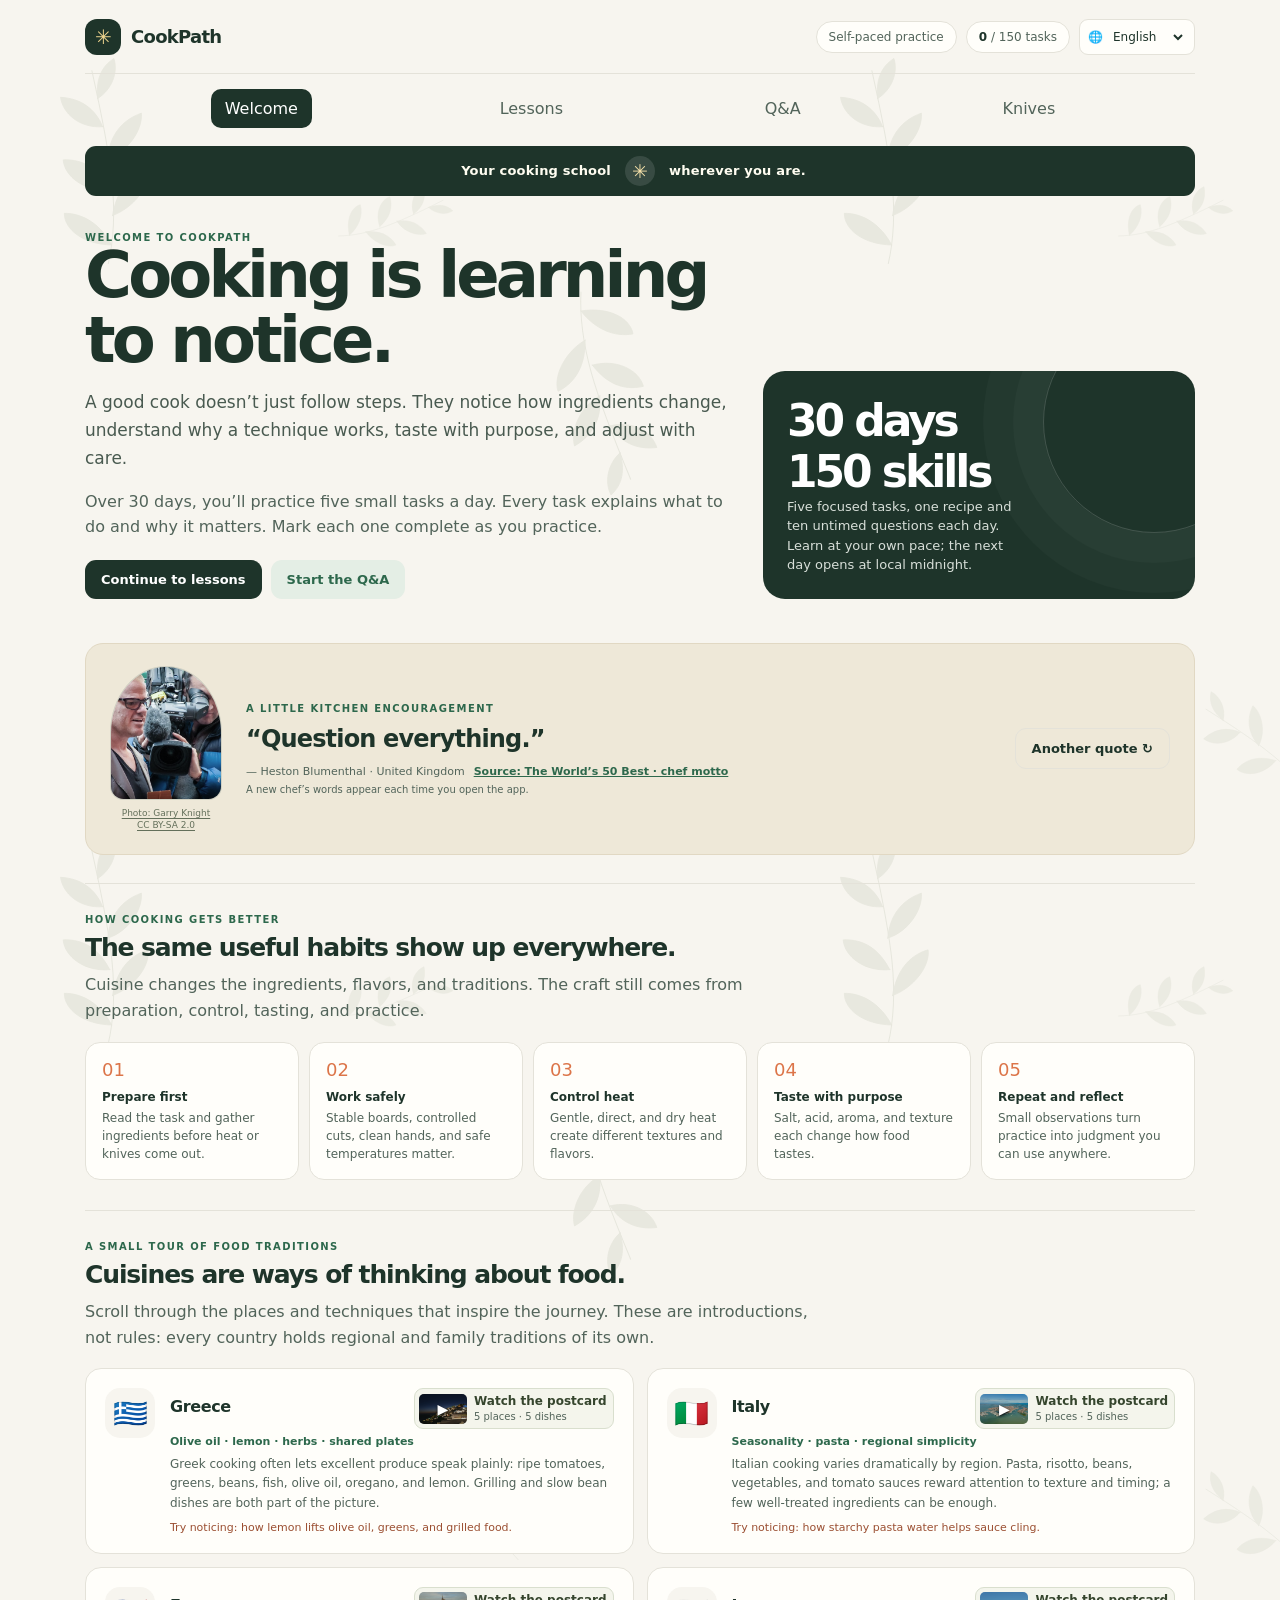
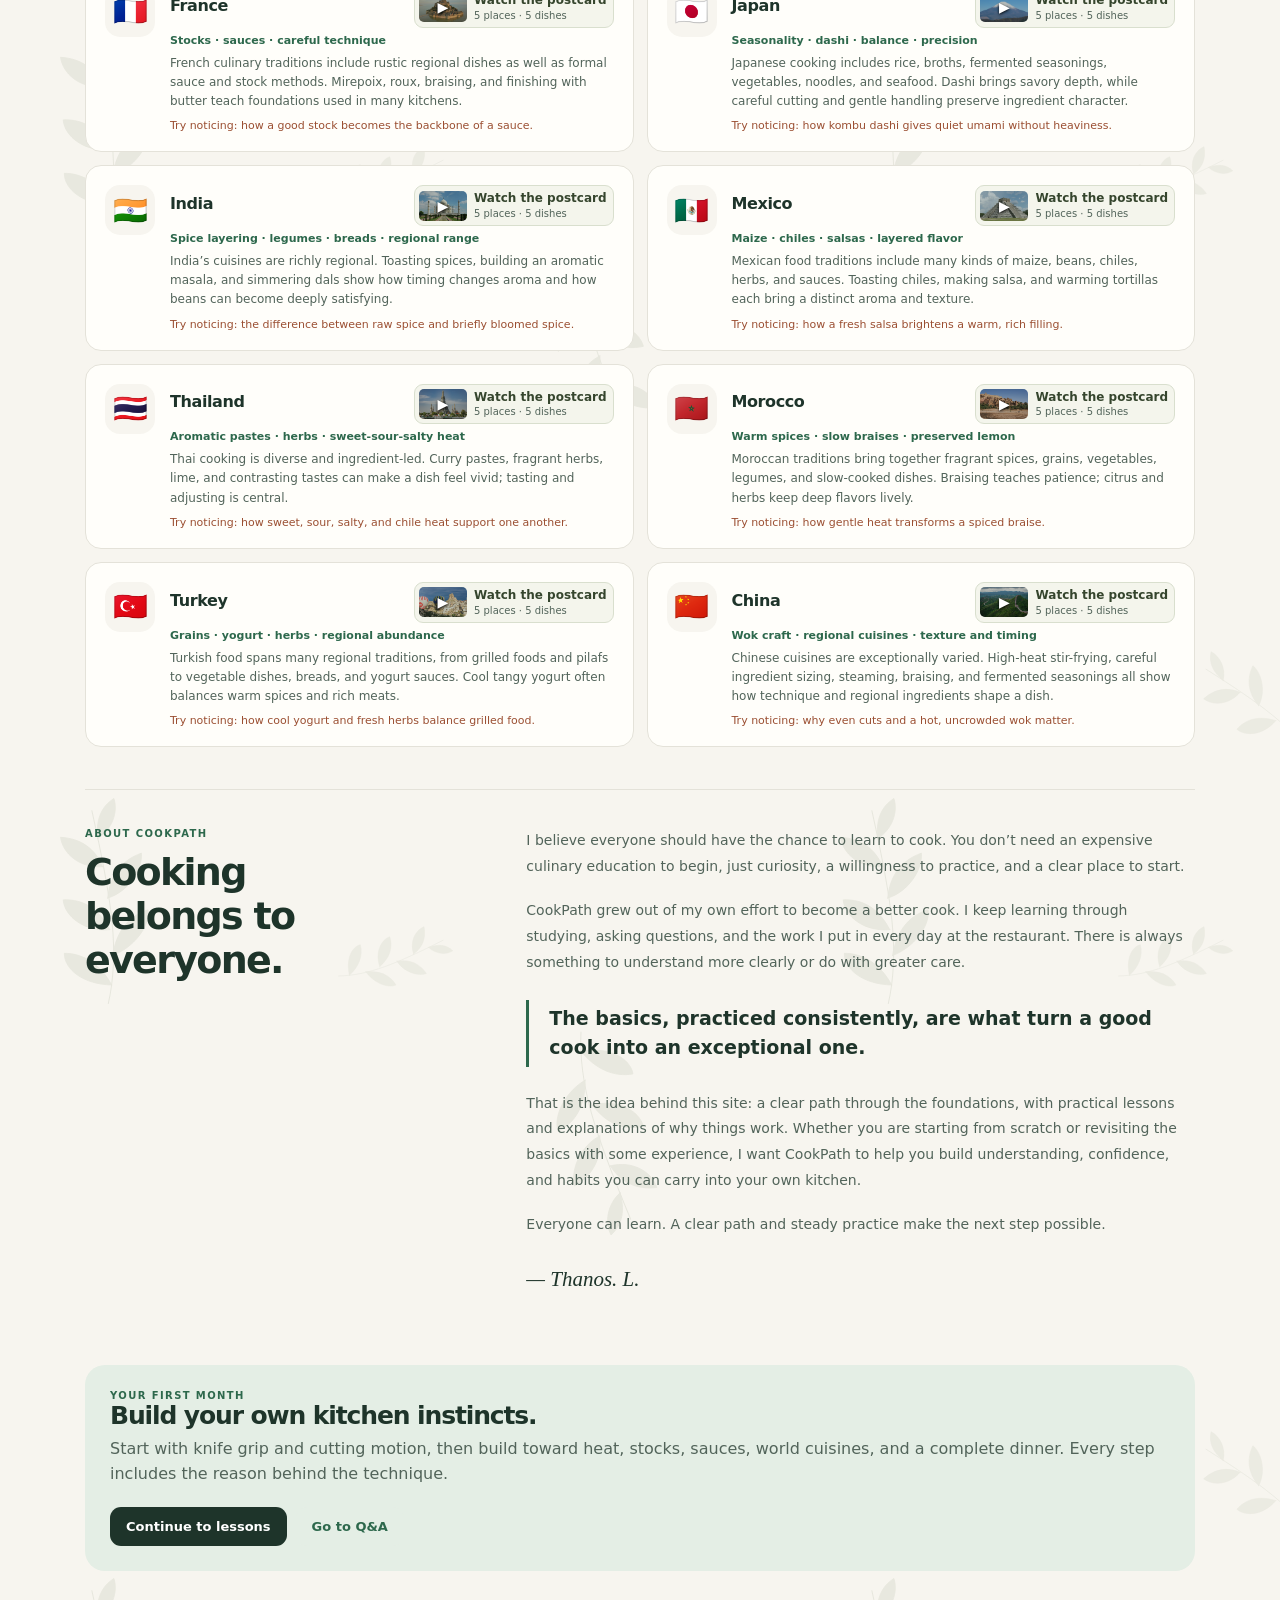
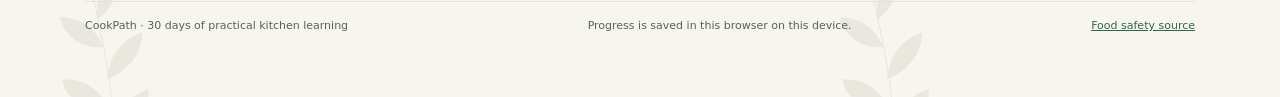
==== index.html @ d82ac293 "Add bilingual About CookPath founder note on accessible learning and practice" ====
<!doctype html>
<html lang="en">
<head>
  <meta charset="utf-8">
  <meta name="viewport" content="width=device-width, initial-scale=1">
  <meta name="theme-color" content="#1e342a">
  <meta name="description" content="A 30-day cooking school with 150 practical tasks, 30 guided recipes and 300 untimed questions.">
  <title>CookPath — Learn to Cook, One Day at a Time</title>
  <link rel="manifest" href="manifest.json">
  <link rel="icon" href="icon.svg" type="image/svg+xml">
  <style>
    :root{color-scheme:light;--ink:#1e342a;--ink2:#52645a;--paper:#f7f5ef;--white:#fffefa;--line:#e4e2d9;--green:#2d684c;--green-pale:#e4eee5;--orange:#dc7549;--orange-pale:#f8e8dc;--red:#a13d32;--shadow:0 12px 35px rgba(30,52,42,.07);font-family:ui-sans-serif,system-ui,-apple-system,BlinkMacSystemFont,"Segoe UI",sans-serif}
    *{box-sizing:border-box}body{margin:0;background:var(--paper);color:var(--ink)}button,input{font:inherit}button{cursor:pointer}a{color:inherit}.shell{max-width:1160px;margin:auto;padding:0 25px 48px}.topbar{height:74px;border-bottom:1px solid var(--line);display:flex;align-items:center;justify-content:space-between}.brand{display:flex;align-items:center;gap:10px;font-weight:750;font-size:18px;letter-spacing:-.04em}.brandmark{width:36px;height:36px;background:var(--ink);color:#efd58e;border-radius:12px;display:grid;place-items:center;font-size:20px}.status{display:flex;gap:9px;align-items:center}.status-pill{font-size:12px;background:var(--white);border:1px solid var(--line);padding:8px 12px;border-radius:99px;color:var(--ink2)}.status-pill strong{color:var(--ink)}.api-dot{display:inline-block;width:8px;height:8px;background:#c68c40;border-radius:50%;margin-right:6px}.api-dot.ok{background:var(--green)}.nav{display:flex;gap:6px;margin:15px 0 20px;padding-bottom:11px;border-bottom:1px solid var(--line);overflow:auto}.nav button{border:0;background:transparent;color:var(--ink2);padding:10px 14px;border-radius:10px;white-space:nowrap}.nav button.active{background:var(--ink);color:#fff}.page{display:none}.page.active{display:block}h1,h2,h3,p{margin-top:0}h1{font-size:clamp(34px,6vw,64px);line-height:1.02;letter-spacing:-.06em;margin-bottom:14px}h2{font-size:25px;letter-spacing:-.045em;margin-bottom:10px}h3{font-size:16px;letter-spacing:-.025em;margin-bottom:6px}.eyebrow{text-transform:uppercase;letter-spacing:.14em;color:var(--green);font-size:10px;font-weight:750}.muted{color:var(--ink2);line-height:1.6}.lead{font-size:17px;line-height:1.65;color:#495a50;max-width:730px}.hero{padding:36px 0 40px;display:grid;grid-template-columns:1.2fr .8fr;gap:30px;align-items:end}.hero-stamp{background:var(--ink);color:white;border-radius:22px;padding:24px;min-height:220px;display:flex;flex-direction:column;justify-content:space-between;position:relative;overflow:hidden}.hero-stamp:after{content:"";width:220px;height:220px;border:1px solid rgba(255,255,255,.16);border-radius:50%;position:absolute;right:-70px;top:-60px;box-shadow:0 0 0 30px rgba(255,255,255,.025),0 0 0 60px rgba(255,255,255,.025)}.hero-stamp strong{font-size:44px;letter-spacing:-.07em;position:relative;z-index:1}.hero-stamp span{color:#d8dfd9;font-size:13px;max-width:240px;line-height:1.5;position:relative;z-index:1}.actions{display:flex;gap:9px;flex-wrap:wrap;margin-top:20px}.btn{border:0;background:var(--ink);color:#fff;padding:12px 16px;border-radius:11px;font-size:13px;font-weight:700}.btn:hover{filter:brightness(1.12)}.btn.secondary{background:var(--green-pale);color:var(--green)}.btn.outline{background:transparent;color:var(--ink);border:1px solid var(--line)}.btn:disabled{opacity:.5;cursor:not-allowed}.section{padding:30px 0;border-top:1px solid var(--line)}.section-intro{max-width:740px}.principles{display:grid;grid-template-columns:repeat(5,1fr);gap:10px;margin-top:19px}.principle{padding:16px;background:var(--white);border:1px solid var(--line);border-radius:15px;min-height:135px}.principle b{display:block;font-size:12px;margin:10px 0 5px}.principle p{font-size:12px;color:var(--ink2);line-height:1.5;margin:0}.principle i{font-style:normal;color:var(--orange);font-size:18px}.cuisine-grid{display:grid;grid-template-columns:repeat(2,1fr);gap:13px;margin-top:18px}.cuisine{background:var(--white);border:1px solid var(--line);border-radius:16px;padding:19px;display:grid;grid-template-columns:52px 1fr;gap:13px}.flag{font-size:28px;width:50px;height:50px;border-radius:15px;background:var(--paper);display:grid;place-items:center}.cuisine h3{margin:0 0 4px}.cuisine .tradition{color:var(--green);font-size:11px;font-weight:700;margin-bottom:7px}.cuisine p{margin:0;font-size:12px;line-height:1.6;color:var(--ink2)}.cuisine .dish{margin-top:8px;color:#9b4f32;font-size:11px}.welcome-end{background:var(--green-pale);border-radius:20px;padding:25px;margin:28px 0 10px}.welcome-end h2{margin-bottom:6px}.card{background:var(--white);border:1px solid var(--line);border-radius:18px;padding:21px;box-shadow:var(--shadow)}.toolbar{display:flex;justify-content:space-between;align-items:end;gap:16px;margin:22px 0}.toolbar h1{font-size:clamp(30px,4vw,43px);margin:7px 0}.toolbar p{margin:0}.progress-wrap{min-width:190px}.progress-label{display:flex;justify-content:space-between;font-size:11px;margin-bottom:7px}.progress-label span:last-child{color:var(--ink2)}.bar{height:7px;background:#e4e2da;border-radius:8px;overflow:hidden}.bar span{display:block;height:100%;width:0;background:var(--green);border-radius:8px;transition:width .2s}.day-selector{display:flex;gap:8px;overflow:auto;padding:4px 1px 10px;margin:10px 0 14px}.day-chip{flex:0 0 auto;border:1px solid var(--line);background:var(--white);color:var(--ink2);border-radius:10px;padding:8px 11px;min-width:68px;font-size:11px;text-align:left}.day-chip small{display:block;margin-top:4px;font-size:9px}.day-chip.active{background:var(--ink);color:white;border-color:var(--ink)}.day-chip.done{background:var(--green-pale);color:var(--green);border-color:#bfd2bf}.day-chip.locked{opacity:.52}.day-banner{background:var(--ink);color:#fff;border-radius:18px;padding:22px 24px;margin-bottom:14px;display:flex;justify-content:space-between;gap:16px;align-items:center}.day-banner .eyebrow{color:#dfcd94}.day-banner h2{margin:7px 0 3px;font-size:23px}.day-banner p{margin:0;color:#d5ded6;font-size:12px}.day-count{font-size:12px;white-space:nowrap;color:#e3d397}.task-list{display:grid;gap:12px}.task{background:var(--white);border:1px solid var(--line);border-radius:16px;padding:19px;display:grid;grid-template-columns:34px 1fr;gap:13px}.task.locked{opacity:.5}.task.complete{border-color:#b7cfba;background:#f6f9f3}.task-num{width:32px;height:32px;border-radius:11px;background:var(--orange-pale);color:#a45131;display:grid;place-items:center;font-weight:750;font-size:12px}.task.complete .task-num{background:var(--green-pale);color:var(--green)}.task h3{font-size:17px;margin:0 0 9px}.task p{font-size:13px;line-height:1.58;color:#47574d;margin:5px 0}.task .why{background:#f5f2e9;border-radius:10px;padding:11px 12px;margin-top:11px}.task .why b{color:var(--green);font-size:10px;text-transform:uppercase;letter-spacing:.1em}.task .why p{margin:4px 0 0}.task .proof{font-size:11px;color:var(--ink2);margin-top:9px}.photo-row{display:flex;align-items:center;gap:9px;flex-wrap:wrap;margin-top:13px}.file-btn{border:1px dashed #99a99b;border-radius:10px;padding:9px 12px;color:var(--ink2);font-size:12px;cursor:pointer}.file-btn input{position:absolute;left:-9999px;width:1px}.photo-name{font-size:11px;color:var(--ink2)}.eval-result{font-size:12px;padding:11px 12px;border-radius:10px;margin-top:10px;line-height:1.5}.eval-result.pass{background:var(--green-pale);color:var(--green)}.eval-result.retry{background:var(--orange-pale);color:#803f2a}.eval-result.error{background:#f7e2df;color:#8b3229}.locked-panel{padding:28px;text-align:center}.clock{font-size:29px;font-variant-numeric:tabular-nums;font-weight:750;letter-spacing:-.05em;margin:8px 0}.qa-layout{display:grid;grid-template-columns:220px minmax(0,1fr);gap:15px;align-items:start}.qa-days{display:grid;gap:7px}.qa-days button{border:1px solid var(--line);background:var(--white);border-radius:10px;padding:10px;text-align:left;font-size:11px;color:var(--ink)}.qa-days button.active{background:var(--ink);color:white}.qa-days button:disabled{opacity:.45;cursor:not-allowed}.qa-list{display:grid;gap:10px}.qa-card{border:1px solid var(--line);background:var(--white);border-radius:15px;padding:17px}.qa-head{display:flex;justify-content:space-between;gap:10px;align-items:center}.qa-head small{font-size:10px;color:var(--ink2)}.question{font-weight:700;font-size:14px;margin:10px 0}.answer{display:none;background:var(--green-pale);color:var(--ink);border-radius:10px;padding:12px;font-size:12px;line-height:1.55;margin-top:10px}.answer.show{display:block}.self-rate{display:none;gap:8px;margin-top:11px;flex-wrap:wrap}.self-rate.show{display:flex}.level-box{background:var(--ink);color:white;border-radius:16px;padding:20px;margin-bottom:12px}.level-box h2{margin:6px 0}.level-box p{margin:0;color:#d5ded6;font-size:12px;line-height:1.5}.locked-text{font-size:11px;color:var(--ink2);padding:10px}.notice{font-size:12px;line-height:1.6;background:var(--orange-pale);color:#793f2e;border-radius:11px;padding:13px 15px;margin:14px 0}.notice.green{background:var(--green-pale);color:var(--green)}.footer{border-top:1px solid var(--line);margin-top:30px;padding:17px 0;display:flex;justify-content:space-between;gap:12px;flex-wrap:wrap;color:var(--ink2);font-size:11px}.footer a{color:var(--green)}.modal-backdrop{display:none;position:fixed;inset:0;background:rgba(18,32,25,.62);z-index:10;place-items:center;padding:20px}.modal-backdrop.show{display:grid}.modal{width:min(490px,100%);background:var(--white);border-radius:18px;padding:24px;box-shadow:var(--shadow)}.modal p{font-size:13px;color:var(--ink2);line-height:1.6}.modal-actions{display:flex;justify-content:flex-end;margin-top:20px}.toast{position:fixed;bottom:20px;left:50%;transform:translateX(-50%);background:var(--ink);color:white;padding:12px 17px;border-radius:12px;font-size:12px;z-index:11;display:none;box-shadow:var(--shadow)}
    @media(max-width:800px){.shell{padding:0 16px 36px}.hero{grid-template-columns:1fr;gap:16px;padding:24px 0}.hero-stamp{min-height:150px}.principles{grid-template-columns:repeat(3,1fr)}.qa-layout{grid-template-columns:1fr}.qa-days{display:flex;overflow:auto}.qa-days button{flex:0 0 auto}.toolbar{display:block}.progress-wrap{margin-top:18px}.day-banner{align-items:flex-start;flex-direction:column}}
    @media(max-width:520px){.status-pill.extra{display:none}.principles{grid-template-columns:repeat(2,1fr)}.cuisine-grid{grid-template-columns:1fr}.cuisine{padding:15px}.task{padding:15px;grid-template-columns:29px 1fr;gap:10px}.task-num{width:28px;height:28px}.toolbar h1{font-size:34px}.welcome-end{padding:19px}.day-count{white-space:normal}}
  </style>
  <style>
    .quote-panel{display:grid;grid-template-columns:1fr auto;gap:18px;align-items:center;margin:4px 0 28px;padding:22px 24px;background:#eee8d8;border-color:#e1d8c3;box-shadow:none}.quote-panel blockquote{font-size:clamp(18px,2.5vw,24px);font-weight:650;line-height:1.35;letter-spacing:-.035em;margin:9px 0 10px;max-width:780px}.quote-credit{font-size:11px;color:var(--ink2)}.quote-credit a{margin-left:9px;color:var(--green);font-weight:700}.quote-panel .quote-button{white-space:nowrap}.choice-list{display:grid;gap:8px;margin:13px 0;border:0;padding:0}.choice-button{width:100%;text-align:left;border:1px solid var(--line);background:var(--white);color:var(--ink);border-radius:11px;padding:12px 14px;font-size:12px;line-height:1.5;cursor:pointer;display:flex;align-items:flex-start;gap:10px}.choice-button input{margin:2px 0 0;accent-color:var(--green);flex:0 0 auto}.choice-button span{flex:1}.choice-button:hover{border-color:#8da590;background:#f4f7f0}.choice-button.correct{background:var(--green-pale);border-color:#7ea382;color:var(--green)}.choice-button.incorrect{background:var(--orange-pale);border-color:#d8a68e;color:#793f2e}.choice-feedback{background:#f5f2e9;border-radius:10px;padding:12px 14px;font-size:12px;line-height:1.55;margin:10px 0 0}.choice-feedback.correct{background:var(--green-pale)}.choice-feedback.incorrect{background:var(--orange-pale)}.question-task{font-size:10px;color:var(--ink2);text-transform:uppercase;letter-spacing:.08em}.qa-card{scroll-margin-top:20px}.quote-change-note{font-size:10px;color:var(--ink2);margin-top:6px}
    @media(max-width:620px){.quote-panel{grid-template-columns:1fr;padding:18px}.quote-panel .quote-button{justify-self:start}.choice-button{font-size:12px}}
  </style>
  <link rel="stylesheet" href="additions.css">
  <link rel="stylesheet" href="refinements.css">
</head>
<body>
  <div class="shell">
    <header class="topbar"><div class="brand"><div class="brandmark">✳</div><span>CookPath</span></div><div class="status"><span class="status-pill">Self-paced practice</span><span class="status-pill extra"><strong id="total-done">0</strong> / 150 tasks</span><label class="language-picker" data-language-picker><span aria-hidden="true">🌐</span><select id="language-select" aria-label="Language / Γλώσσα"><option value="en" lang="en">English</option><option value="el" lang="el">Ελληνικά</option></select></label></div></header>
    <nav class="nav" aria-label="Main navigation"><button class="active" data-page="welcome">Welcome</button><button data-page="lessons">Lessons</button><button data-page="qa">Q&amp;A</button><button data-page="knives">Knives</button></nav>
    <div class="school-banner"><strong class="banner-first">Your cooking school</strong><span class="school-banner-mark" aria-hidden="true">✳</span><strong class="banner-second">wherever you are.</strong></div>

    <main>
      <section class="page active" id="page-welcome">
        <div class="hero"><div><div class="eyebrow">Welcome to CookPath</div><h1>Cooking is learning to notice.</h1><p class="lead">A good cook doesn’t just follow steps. They notice how ingredients change, understand why a technique works, taste with purpose, and adjust with care.</p><p class="muted">Over 30 days, you’ll practice five small tasks a day. Every task explains what to do and why it matters. Mark each one complete as you practice.</p><div class="actions"><button class="btn" data-go="lessons">Continue to lessons</button><button class="btn secondary" data-go="qa">Start the Q&amp;A</button></div></div><aside class="hero-stamp"><strong>30 days<br>150 skills</strong><span>Five focused tasks, one recipe and ten untimed questions each day. Learn at your own pace; the next day opens at local midnight.</span></aside></div>
        <section class="card quote-panel" aria-label="Daily inspiration"><figure class="quote-portrait"><img id="quote-portrait" alt="" width="112" height="134" decoding="async"><figcaption><a id="quote-photo-credit" target="_blank" rel="noopener"></a><br><a id="quote-photo-license" target="_blank" rel="noopener"></a></figcaption></figure><div><div class="eyebrow">A little kitchen encouragement</div><blockquote id="quote-text" aria-live="polite"></blockquote><div class="quote-credit"><span id="quote-credit"></span><a id="quote-source" target="_blank" rel="noopener">Read the interview</a></div><div class="quote-change-note">A new chef’s words appear each time you open the app.</div></div><button class="btn outline quote-button" id="quote-next" type="button">Another quote ↻</button></section>
        <section class="section"><div class="section-intro"><div class="eyebrow">How cooking gets better</div><h2 style="margin-top:8px">The same useful habits show up everywhere.</h2><p class="muted">Cuisine changes the ingredients, flavors, and traditions. The craft still comes from preparation, control, tasting, and practice.</p></div><div class="principles"><article class="principle"><i>01</i><b>Prepare first</b><p>Read the task and gather ingredients before heat or knives come out.</p></article><article class="principle"><i>02</i><b>Work safely</b><p>Stable boards, controlled cuts, clean hands, and safe temperatures matter.</p></article><article class="principle"><i>03</i><b>Control heat</b><p>Gentle, direct, and dry heat create different textures and flavors.</p></article><article class="principle"><i>04</i><b>Taste with purpose</b><p>Salt, acid, aroma, and texture each change how food tastes.</p></article><article class="principle"><i>05</i><b>Repeat and reflect</b><p>Small observations turn practice into judgment you can use anywhere.</p></article></div></section>
        <section class="section"><div class="section-intro"><div class="eyebrow">A small tour of food traditions</div><h2 style="margin-top:8px">Cuisines are ways of thinking about food.</h2><p class="muted">Scroll through the places and techniques that inspire the journey. These are introductions, not rules: every country holds regional and family traditions of its own.</p></div>
          <div class="cuisine-grid">
            <article class="cuisine" data-cuisine="greece"><div class="flag">🇬🇷</div><div><h3>Greece</h3><div class="tradition">Olive oil · lemon · herbs · shared plates</div><p>Greek cooking often lets excellent produce speak plainly: ripe tomatoes, greens, beans, fish, olive oil, oregano, and lemon. Grilling and slow bean dishes are both part of the picture.</p><div class="dish">Try noticing: how lemon lifts olive oil, greens, and grilled food.</div></div></article>
            <article class="cuisine" data-cuisine="italy"><div class="flag">🇮🇹</div><div><h3>Italy</h3><div class="tradition">Seasonality · pasta · regional simplicity</div><p>Italian cooking varies dramatically by region. Pasta, risotto, beans, vegetables, and tomato sauces reward attention to texture and timing; a few well-treated ingredients can be enough.</p><div class="dish">Try noticing: how starchy pasta water helps sauce cling.</div></div></article>
            <article class="cuisine" data-cuisine="france"><div class="flag">🇫🇷</div><div><h3>France</h3><div class="tradition">Stocks · sauces · careful technique</div><p>French culinary traditions include rustic regional dishes as well as formal sauce and stock methods. Mirepoix, roux, braising, and finishing with butter teach foundations used in many kitchens.</p><div class="dish">Try noticing: how a good stock becomes the backbone of a sauce.</div></div></article>
            <article class="cuisine" data-cuisine="japan"><div class="flag">🇯🇵</div><div><h3>Japan</h3><div class="tradition">Seasonality · dashi · balance · precision</div><p>Japanese cooking includes rice, broths, fermented seasonings, vegetables, noodles, and seafood. Dashi brings savory depth, while careful cutting and gentle handling preserve ingredient character.</p><div class="dish">Try noticing: how kombu dashi gives quiet umami without heaviness.</div></div></article>
            <article class="cuisine" data-cuisine="india"><div class="flag">🇮🇳</div><div><h3>India</h3><div class="tradition">Spice layering · legumes · breads · regional range</div><p>India’s cuisines are richly regional. Toasting spices, building an aromatic masala, and simmering dals show how timing changes aroma and how beans can become deeply satisfying.</p><div class="dish">Try noticing: the difference between raw spice and briefly bloomed spice.</div></div></article>
            <article class="cuisine" data-cuisine="mexico"><div class="flag">🇲🇽</div><div><h3>Mexico</h3><div class="tradition">Maize · chiles · salsas · layered flavor</div><p>Mexican food traditions include many kinds of maize, beans, chiles, herbs, and sauces. Toasting chiles, making salsa, and warming tortillas each bring a distinct aroma and texture.</p><div class="dish">Try noticing: how a fresh salsa brightens a warm, rich filling.</div></div></article>
            <article class="cuisine" data-cuisine="thailand"><div class="flag">🇹🇭</div><div><h3>Thailand</h3><div class="tradition">Aromatic pastes · herbs · sweet-sour-salty heat</div><p>Thai cooking is diverse and ingredient-led. Curry pastes, fragrant herbs, lime, and contrasting tastes can make a dish feel vivid; tasting and adjusting is central.</p><div class="dish">Try noticing: how sweet, sour, salty, and chile heat support one another.</div></div></article>
            <article class="cuisine" data-cuisine="morocco"><div class="flag">🇲🇦</div><div><h3>Morocco</h3><div class="tradition">Warm spices · slow braises · preserved lemon</div><p>Moroccan traditions bring together fragrant spices, grains, vegetables, legumes, and slow-cooked dishes. Braising teaches patience; citrus and herbs keep deep flavors lively.</p><div class="dish">Try noticing: how gentle heat transforms a spiced braise.</div></div></article>
            <article class="cuisine" data-cuisine="turkey"><div class="flag">🇹🇷</div><div><h3>Turkey</h3><div class="tradition">Grains · yogurt · herbs · regional abundance</div><p>Turkish food spans many regional traditions, from grilled foods and pilafs to vegetable dishes, breads, and yogurt sauces. Cool tangy yogurt often balances warm spices and rich meats.</p><div class="dish">Try noticing: how cool yogurt and fresh herbs balance grilled food.</div></div></article>
            <article class="cuisine" data-cuisine="china"><div class="flag">🇨🇳</div><div><h3>China</h3><div class="tradition">Wok craft · regional cuisines · texture and timing</div><p>Chinese cuisines are exceptionally varied. High-heat stir-frying, careful ingredient sizing, steaming, braising, and fermented seasonings all show how technique and regional ingredients shape a dish.</p><div class="dish">Try noticing: why even cuts and a hot, uncrowded wok matter.</div></div></article>
          </div>
        </section>
        <section class="section about-cookpath" id="about-cookpath" aria-labelledby="about-cookpath-title">
          <div class="about-heading"><div class="eyebrow">About CookPath</div><h2 id="about-cookpath-title">Cooking belongs to everyone.</h2></div>
          <div class="about-story"><p>I believe everyone should have the chance to learn to cook. You don’t need an expensive culinary education to begin, just curiosity, a willingness to practice, and a clear place to start.</p><p>CookPath grew out of my own effort to become a better cook. I keep learning through studying, asking questions, and the work I put in every day at the restaurant. There is always something to understand more clearly or do with greater care.</p><p class="about-belief">The basics, practiced consistently, are what turn a good cook into an exceptional one.</p><p>That is the idea behind this site: a clear path through the foundations, with practical lessons and explanations of why things work. Whether you are starting from scratch or revisiting the basics with some experience, I want CookPath to help you build understanding, confidence, and habits you can carry into your own kitchen.</p><p>Everyone can learn. A clear path and steady practice make the next step possible.</p><p class="about-signature">— Thanos. L.</p></div>
        </section>
        <div class="welcome-end"><div class="eyebrow">Your first month</div><h2>Build your own kitchen instincts.</h2><p class="muted" style="margin:0">Start with knife grip and cutting motion, then build toward heat, stocks, sauces, world cuisines, and a complete dinner. Every step includes the reason behind the technique.</p><div class="actions"><button class="btn" data-go="lessons">Continue to lessons</button><button class="btn secondary" data-go="qa">Go to Q&amp;A</button></div></div>
      </section>

      <section class="page" id="page-lessons"><div class="toolbar"><div><div class="eyebrow">30-day monthly challenge</div><h1>Today’s kitchen practice</h1><p class="muted">Five tasks with clear steps and a reason, plus a recipe that puts the day’s skill to work.</p></div><div class="progress-wrap"><div class="progress-label"><strong>Challenge progress</strong><span id="all-progress-label">0 / 150</span></div><div class="bar"><span id="all-progress"></span></div></div></div><div class="day-selector" id="lesson-days"></div><div id="lesson-content"></div></section>

      <section class="page" id="page-qa"><div class="toolbar"><div><div class="eyebrow">300 questions · untimed · three choices each</div><h1>Test what you know</h1><p class="muted">Choose the best answer for each question. You’ll get the explanation right away; there’s no clock.</p></div><div class="progress-wrap"><div class="progress-label"><strong>Today’s Q&amp;A</strong><span id="qa-progress-label">0 / 10</span></div><div class="bar"><span id="qa-progress"></span></div></div></div><div class="level-box" id="level-box"><div class="eyebrow" style="color:#e7d89e">Your learning snapshot</div><h2 id="level-title">Let’s find your starting point</h2><p id="level-copy">Your snapshot updates as you answer the 300 multiple-choice questions.</p></div><div class="qa-layout"><aside><div class="card"><div class="eyebrow">Choose a day</div><div class="qa-days" id="qa-days"></div></div></aside><div id="qa-content"></div></div></section>
      <section class="page" id="page-knives" aria-label="Knives"></section>
    </main>
    <footer class="footer"><span>CookPath · 30 days of practical kitchen learning</span><span>Progress is saved in this browser on this device.</span><a href="https://www.foodsafety.gov/food-safety-charts/safe-minimum-internal-temperatures" target="_blank" rel="noopener">Food safety source</a></footer>
  </div>
  <dialog class="tour-dialog" id="tour-dialog" aria-labelledby="tour-title">
    <div class="tour-header"><div><div class="eyebrow">A CookPath postcard</div><h2 id="tour-title"></h2></div><form method="dialog"><button class="btn outline" autofocus aria-label="Close cuisine video">Close</button></form></div>
    <p class="tour-note" id="tour-note"></p>
    <video id="tour-video" controls playsinline muted preload="none" width="720" height="406" aria-labelledby="tour-title" aria-describedby="tour-note"></video>
    <p id="tour-error" class="notice" role="status" hidden>The clip couldn’t play. You can still see the stops and dishes listed below.</p>
    <details class="tour-credits"><summary>What you’ll see and photo credits</summary><ol id="tour-credits"></ol><p>Photos were reframed and animated for this postcard. <a href="https://creativecommons.org/licenses/by-sa/4.0/">Montage edits: CC BY-SA 4.0</a>.</p></details>
  </dialog>
  <div id="toast" class="toast" role="status" aria-live="polite"></div>
  <script src="greek.js"></script>
  <script src="language.js"></script>
  <script src="lessons.js"></script>
  <script src="questions.js"></script>
  <script src="quotes.js"></script>
  <script src="portraits.js"></script>
  <script src="recipes.js"></script>
  <script src="tours.js"></script>
  <script src="cuisines.js"></script>
  <script src="knife-data.js"></script>
  <script src="knife-photos.js"></script>
  <script src="knives.js"></script>
  <script>
  (()=>{
    const {choose:L,translate:T,changeLanguage}=window.COOKPATH_I18N;
    const TASKS=window.COOKPATH_TASKS||[], QUESTIONS=window.COOKPATH_QUESTIONS||[], DAYS=window.COOKPATH_PLAN||[], CHEF_QUOTES=window.COOKPATH_QUOTES||[], KEY='cookpath-monthly-v5';
    let state={completed:[],dayCompletions:{},qnaAnswers:{}};
    let selectedLessonDay=1,selectedQADay=1;
    let previewAnswers={};
    const openedRecipes=new Set();
    const $=s=>document.querySelector(s),$$=s=>[...document.querySelectorAll(s)];
    const esc=s=>String(s??'').replace(/[&<>"']/g,c=>({'&':'&amp;','<':'&lt;','>':'&gt;','"':'&quot;',"'":'&#39;'}[c]));
    const dayTasks=n=>TASKS.filter(t=>t.day===n);
    const dayQuestions=n=>QUESTIONS.filter(q=>q.day===n);
    const todayKey=(d=new Date())=>`${d.getFullYear()}-${String(d.getMonth()+1).padStart(2,'0')}-${String(d.getDate()).padStart(2,'0')}`;
    const nextMidnight=()=>{const d=new Date();d.setHours(24,0,0,0);return d};
    const countdown=ms=>{ms=Math.max(0,ms);const h=Math.floor(ms/3600000),m=Math.floor(ms%3600000/60000),s=Math.floor(ms%60000/1000);return [h,m,s].map(x=>String(x).padStart(2,'0')).join(':')};
    function load(){try{const current=localStorage.getItem(KEY);if(current)state={...state,...JSON.parse(current)};else{const previous=JSON.parse(localStorage.getItem('cookpath-monthly-v4')||'{}');if(Array.isArray(previous.completed))state.completed=previous.completed}}catch(e){}state.completed=Array.isArray(state.completed)?state.completed:[];state.dayCompletions=state.dayCompletions||{};state.qnaAnswers=state.qnaAnswers||{}}
    function save(){try{localStorage.setItem(KEY,JSON.stringify(state))}catch(e){toast(L('Could not save progress in this browser.','Δεν ήταν δυνατή η αποθήκευση της προόδου στον περιηγητή.'))}}
    function toast(msg){const t=$('#toast');t.textContent=msg;t.style.display='block';clearTimeout(toast.timer);toast.timer=setTimeout(()=>t.style.display='none',3200)}
    function dayDone(day){return !!state.dayCompletions[day]}
    function firstIncompleteDay(){for(let d=1;d<=30;d++)if(!dayDone(d))return d;return 31}
    function dayIsAvailable(day){if(day===1)return true;if(day>firstIncompleteDay())return false;const previous=state.dayCompletions[day-1];return !!previous&&todayKey()>previous.dateKey}
    function availableOrCurrentDay(){const d=firstIncompleteDay();return d>30?30:d}
    function taskComplete(id){return state.completed.includes(id)}
    function dayProgress(day){const ts=dayTasks(day),qs=dayQuestions(day),done=ts.filter(t=>taskComplete(t.id)).length,qa=qs.filter(q=>state.qnaAnswers[q.id]!==undefined).length,correct=qs.filter(q=>state.qnaAnswers[q.id]?.correct).length;return {done,qa,correct,total:ts.length,questions:qs.length}}
    function maybeCompleteDay(day){if(dayDone(day))return;const p=dayProgress(day);if(p.done===5&&p.qa===10){state.dayCompletions[day]={dateKey:todayKey(),completedAt:Date.now()};save();toast(day===30?L('Monthly challenge complete — wonderful work.','Ολοκληρώσατε τη μηνιαία πρόκληση. Μπράβο!'):L('Day complete. The next five tasks open at the start of the new day.','Η ημέρα ολοκληρώθηκε. Οι επόμενες πέντε ασκήσεις ανοίγουν με την έναρξη της νέας ημέρας.'))}}
    function showNextQuote(){if(!CHEF_QUOTES.length)return;let previous=-1;try{previous=Number(sessionStorage.getItem('cookpath-quote-index')??-1)}catch(e){}let index=Math.floor(Math.random()*CHEF_QUOTES.length);if(CHEF_QUOTES.length>1&&index===previous)index=(previous+1+Math.floor(Math.random()*(CHEF_QUOTES.length-1)))%CHEF_QUOTES.length;const q=CHEF_QUOTES[index];window.COOKPATH_SHOW_PORTRAIT?.(q);try{sessionStorage.setItem('cookpath-quote-index',String(index))}catch(e){}$('#quote-text').textContent=`${L(`“${q.quote}”`,`«${T(q.quote)}»`)}`;$('#quote-credit').textContent=`— ${T(q.chef)} · ${T(q.origin)}`;const source=$('#quote-source');const sourceName=q.source.replace("translated from Spanish",L("translated from Spanish","μετάφραση από τα ισπανικά"));source.textContent=`${L("Source","Πηγή")}: ${sourceName}`;source.href=q.url;source.setAttribute('aria-label',L(`Read the source for this quote from ${q.chef}`,`Δείτε την πηγή για το απόσπασμα του/της ${T(q.chef)} στο ${sourceName}`))}
    function page(name){$$('.nav button').forEach(b=>b.classList.toggle('active',b.dataset.page===name));$$('.page').forEach(p=>p.classList.toggle('active',p.id===`page-${name}`));if(name==='lessons')renderLessons();if(name==='qa')renderQA();window.scrollTo({top:0,behavior:'smooth'})}
    $$('.nav button').forEach(b=>b.onclick=()=>page(b.dataset.page));
    $$('[data-go]').forEach(b=>b.onclick=()=>page(b.dataset.go));
    $('#language-select').onchange=event=>{
      try{sessionStorage.setItem('cookpath-language-return',JSON.stringify({view:$('.nav button.active').dataset.page,lesson:selectedLessonDay,qa:selectedQADay}));}catch{}
      changeLanguage(event.target.value);
    };
    function renderLessons(){
      const done=state.completed.length,day=availableOrCurrentDay();selectedLessonDay=Math.min(selectedLessonDay,30);
      $('#total-done').textContent=done;$('#all-progress-label').textContent=`${done} / 150`;
      $('#all-progress').style.width=`${done/150*100}%`;
      $('#lesson-days').innerHTML=DAYS.map((d,i)=>{const n=i+1,p=dayProgress(n),available=dayIsAvailable(n),isDone=dayDone(n),wait=n===firstIncompleteDay()&&n>1&&!available,cls=isDone?'done':n===selectedLessonDay?'active':!available?'locked':'';return `<button class="day-chip ${cls}" data-day="${n}">${L("Day","Ημέρα")} ${String(n).padStart(2,'0')}<small>${isDone?L("Complete","Ολοκληρώθηκε"):wait?L("Tomorrow","Αύριο"):available?`${p.done}/5 ${L("tasks","ασκήσεις")}`:L("Preview","Προεπισκόπηση")}</small></button>`}).join('');
      $$('#lesson-days .day-chip').forEach(b=>b.onclick=()=>{selectedLessonDay=+b.dataset.day;renderLessons()});
      const host=$('#lesson-content'),theme=DAYS[selectedLessonDay-1].theme,p=dayProgress(selectedLessonDay),isDone=dayDone(selectedLessonDay),available=dayIsAvailable(selectedLessonDay),preview=selectedLessonDay>day&&!isDone,canComplete=selectedLessonDay===day&&available&&!isDone;
      if(selectedLessonDay===day&&day>1&&!available){host.innerHTML=`<div class="card locked-panel"><div class="eyebrow">${L('The next day starts at midnight','Η επόμενη ημέρα ξεκινά τα μεσάνυχτα')}</div><h2 style="margin-top:8px">${L(`${esc(theme)} is ready tomorrow.`,`Αύριο: ${esc(theme)}`)}</h2><p class="muted">${L('You’ve completed the previous day. Your next five tasks unlock when the date changes in your local time.','Ολοκληρώσατε την προηγούμενη ημέρα. Οι επόμενες πέντε ασκήσεις ξεκλειδώνουν όταν αλλάξει η ημερομηνία στην τοπική σας ώρα.')}</p><div class="clock" id="midnight-clock">${countdown(nextMidnight()-Date.now())}</div><p class="muted">${L("Previous day complete:","Ολοκλήρωση προηγούμενης ημέρας:")} ${esc(state.dayCompletions[day-1]?.dateKey||'')}</p><button class="btn outline" id="review-previous">${L('Review previous day','Επανάληψη προηγούμενης ημέρας')}</button></div>`;$('#review-previous').onclick=()=>{selectedLessonDay=day-1;renderLessons()};return}
      const waitingForQuiz=p.done===5&&p.qa<10;
      host.innerHTML=`<div class="day-banner"><div><div class="eyebrow">${L("Day","Ημέρα")} ${String(selectedLessonDay).padStart(2,'0')} ${L("of","από")} 30 ${preview?L("· preview","· προεπισκόπηση"):""}</div><h2>${esc(theme)}</h2><p>${L('Five practical tasks · ten untimed multiple-choice questions','Πέντε πρακτικές ασκήσεις · δέκα ερωτήσεις πολλαπλής επιλογής χωρίς χρονικό όριο')}</p></div><div class="day-count">${p.done}/5 ${L("tasks","ασκήσεις")} · ${p.qa}/10 ${L("questions answered","απαντημένες ερωτήσεις")}</div></div>${preview?L('<div class="notice">Preview mode: explore this day’s teaching and questions. Complete tasks when this day unlocks.</div>','<div class="notice">Προεπισκόπηση. Δείτε το μάθημα και τις ερωτήσεις της ημέρας. Θα μπορείτε να ολοκληρώσετε τις ασκήσεις όταν ανοίξει η ημέρα.</div>'):''}${waitingForQuiz&&canComplete?L('<div class="notice">All five tasks are complete. Answer today’s ten Q&amp;A questions to complete the day.</div>','<div class="notice">Ολοκληρώσατε και τις πέντε ασκήσεις. Απαντήστε στις δέκα σημερινές ερωτήσεις για να κλείσετε την ημέρα.</div>'):''}<div class="task-list">${dayTasks(selectedLessonDay).map(t=>renderTask(t,canComplete,preview)).join('')}</div>${isDone?L('<div class="notice green">Day complete. The next set opens at the start of the next local day.</div>','<div class="notice green">Η ημέρα ολοκληρώθηκε. Η επόμενη ενότητα ανοίγει με την έναρξη της νέας ημέρας στην τοπική σας ώρα.</div>'):''}`;
      const recipe=window.COOKPATH_RECIPES?.[selectedLessonDay-1];
      if(recipe){
        host.querySelector('.day-banner').insertAdjacentHTML('afterend',renderRecipe(recipe,available||isDone));
        const details=host.querySelector('.day-recipe');
        if(details instanceof HTMLDetailsElement)details.addEventListener('toggle',()=>details.open?openedRecipes.add(recipe.day):openedRecipes.delete(recipe.day));
      }
      host.querySelectorAll('[data-complete]').forEach(b=>b.onclick=()=>{const id=+b.dataset.complete;if(!taskComplete(id)){state.completed.push(id);state.completed.sort((a,b)=>a-b);save();maybeCompleteDay(selectedLessonDay);renderLessons();}});
    }
    function renderRecipe(r,available){
      const heading=`<img src="${esc(r.image)}" alt="" width="720" height="480" loading="lazy" decoding="async"><span class="recipe-heading"><span class="eyebrow">${L('Cook today’s skill','Εφαρμόστε τη σημερινή τεχνική')}</span><strong class="recipe-title">${esc(r.title)}</strong><span class="recipe-skill">${esc(r.skill)}</span><span class="recipe-meta"><span>${esc(r.time)}</span><span>${esc(r.servings)}</span></span></span>`;
      if(!available)return `<article class="day-recipe"><div class="recipe-summary">${heading}<span class="recipe-toggle">${L("Opens with Day","Ανοίγει την ημέρα")} ${r.day}</span></div></article>`;
      return `<details class="day-recipe" ${openedRecipes.has(r.day)?'open':''}><summary class="recipe-summary">${heading}<span class="recipe-toggle"><span class="recipe-expand">${L('View recipe','Προβολή συνταγής')}</span><span class="recipe-collapse">${L('Hide recipe','Απόκρυψη συνταγής')}</span></span></summary><div class="recipe-body"><div class="recipe-method"><section><h4>${L('Ingredients','Υλικά')}</h4><ul>${r.ingredients.map(item=>`<li>${esc(item)}</li>`).join('')}</ul></section><section><h4>${L('Step by step','Βήμα προς βήμα')}</h4><ol>${r.steps.map(step=>`<li>${esc(step)}</li>`).join('')}</ol></section></div><figure class="recipe-photo"><img src="${esc(r.image)}" alt="${L("Serving illustration for","Ενδεικτική παρουσίαση:")} ${esc(r.title)}" width="720" height="480" loading="lazy" decoding="async"><figcaption class="recipe-image-note">${L('AI generated serving illustration','Ενδεικτική εικόνα από τεχνητή νοημοσύνη')}</figcaption></figure></div></details>`;
    }
    function renderTask(t,canComplete,preview){
      const done=taskComplete(t.id);
      let status='';
      if(done)status=L('<div class="eval-result pass"><b>Completed ✓</b> · self-confirmed practice</div>','<div class="eval-result pass"><b>Ολοκληρώθηκε ✓</b> · επιβεβαιώσατε την εξάσκηση</div>');
      else if(canComplete)status=`<div class="photo-row"><button class="btn" data-complete="${t.id}">${L('Mark task complete','Ολοκλήρωση άσκησης')}</button></div>`;
      else if(preview)status=L('<div class="locked-text">Preview only · this task becomes available on its scheduled day.</div>','<div class="locked-text">Μόνο προεπισκόπηση · η άσκηση ανοίγει την προγραμματισμένη ημέρα.</div>');
      return `<article class="task ${done?'complete':''}"><div class="task-num">${done?'✓':String(t.slot).padStart(2,'0')}</div><div><h3>${esc(t.title)}</h3><p><b>${L('Do:','Εκτέλεση:')}</b> ${esc(t.how)}</p><div class="why"><b>${L('Why it matters','Γιατί έχει σημασία')}</b><p>${esc(t.why)}</p></div><p class="proof"><b>${L('Practice check:','Έλεγχος εξάσκησης:')}</b> ${esc(t.proof)}</p>${status}</div></article>`;
    }
    function renderQA(){const current=availableOrCurrentDay();$('#qa-days').innerHTML=DAYS.map((d,i)=>{const n=i+1;return `<button data-qday="${n}" class="${n===selectedQADay?'active':''}">${L("Day","Ημέρα")} ${String(n).padStart(2,'0')} · ${esc(d.theme)}${dayDone(n)?" ✓":n>current?L(" · preview"," · προεπισκόπηση"):""}</button>`}).join('');$$('[data-qday]').forEach(b=>b.onclick=()=>{selectedQADay=+b.dataset.qday;renderQA()});
      const qs=dayQuestions(selectedQADay),host=$('#qa-content'),prog=dayProgress(selectedQADay),canAnswer=dayIsAvailable(selectedQADay)||dayDone(selectedQADay);$('#qa-progress-label').textContent=canAnswer?`${prog.qa} / 10`:L('Preview','Προεπισκόπηση');$('#qa-progress').style.width=canAnswer?`${prog.qa*10}%`:'0%';updateLevel();
      host.innerHTML=`<div class="day-banner"><div><div class="eyebrow">${selectedQADay===current?L('Current Q&A set','Τρέχον κουίζ'):dayDone(selectedQADay)?L('Review set','Κουίζ επανάληψης'):L('Preview set','Προεπισκόπηση κουίζ')}</div><h2>${L("Day","Ημέρα")} ${String(selectedQADay).padStart(2,'0')} · ${esc(DAYS[selectedQADay-1].theme)}</h2><p>${L('Ten questions. Three choices each. No time limit.','Δέκα ερωτήσεις με τρεις επιλογές η καθεμία, χωρίς χρονικό όριο.')}</p></div><div class="day-count">${canAnswer?`${prog.qa}/10 ${L('answered','απαντήσεις')} · ${prog.correct} ${L('correct','σωστές')}`:L('Preview only','Μόνο προεπισκόπηση')}</div></div>${!canAnswer?L('<div class="notice">Preview mode: try these questions for practice. Preview answers do not count toward your day.</div>','<div class="notice">Προεπισκόπηση. Δοκιμάστε αυτές τις ερωτήσεις για εξάσκηση. Οι απαντήσεις δεν προσμετρώνται στην πρόοδό σας.</div>'):''}<div class="qa-list">${qs.map(q=>{const saved=canAnswer?state.qnaAnswers[q.id]:undefined,answer=saved||previewAnswers[q.id],correct=answer&&answer.correct;return `<article class="qa-card"><div class="qa-head"><small>${L("QUESTION","ΕΡΩΤΗΣΗ")} ${String(q.number).padStart(2,'0')} / 10 · ${L("TASK","ΑΣΚΗΣΗ")} ${q.taskId} / 150</small><small>${esc(q.kind)}</small></div><div class="question-task">${esc(q.taskTitle)}</div><div class="question" id="prompt-${q.id}">${esc(q.prompt)}</div><fieldset class="choice-list" aria-labelledby="prompt-${q.id}">${q.choices.map((choice,i)=>`<label class="choice-button ${answer&&i===q.correctIndex?'correct':''} ${answer&&i===answer.selectedIndex&&!correct?'incorrect':''}"><input type="radio" name="question-${q.id}" value="${i}" data-question="${q.id}" data-choice="${i}" ${answer&&i===answer.selectedIndex?'checked':''}><span>${L("ABC"[i],"ΑΒΓ"[i])}. ${esc(choice)}</span></label>`).join('')}</fieldset>${answer?`<div class="choice-feedback ${correct?'correct':'incorrect'}" role="status"><b>${correct?L('Correct.','Σωστά.'):L('Not quite. The best answer is highlighted.','Όχι ακριβώς. Η σωστή απάντηση έχει επισημανθεί.')}</b> ${esc(q.explanation)}</div>`:''}</article>`}).join('')}</div>`;
      host.querySelectorAll('input[data-question]').forEach(input=>input.onchange=()=>{const question=QUESTIONS.find(q=>q.id===+input.dataset.question),selectedIndex=+input.dataset.choice,answer={selectedIndex,correct:selectedIndex===question.correctIndex};if(canAnswer){state.qnaAnswers[question.id]=answer;save();maybeCompleteDay(selectedQADay)}else previewAnswers[question.id]=answer;renderQA()});
    }
    function updateLevel(){const answers=Object.values(state.qnaAnswers),correct=answers.filter(x=>x.correct).length,total=answers.length;let title=L('Let’s find your starting point','Ας βρούμε το σημείο εκκίνησής σας'),copy=L('Answer the ten daily questions. Your snapshot updates as you work through all 300 choices.','Απαντήστε στις δέκα καθημερινές ερωτήσεις. Η εικόνα της προόδου σας ενημερώνεται καθώς προχωράτε στο σύνολο των 300 ερωτήσεων.');if(total){const ratio=correct/total;if(total<10){title=L('Curious beginner','Αρχάριος με περιέργεια');copy=L(`You have answered ${total} question${total===1?'':'s'} so far. Keep exploring; this first snapshot is still taking shape.`,`Μέχρι στιγμής έχετε απαντήσει σε ${total} ${total===1?'ερώτηση':'ερωτήσεις'}. Συνεχίστε την εξάσκηση για μια πιο ολοκληρωμένη εικόνα.`)}else if(ratio<.4){title=L('Building the foundations','Χτίζετε τις βάσεις');copy=L(`You chose the best answer on ${correct} of ${total} questions. Keep learning technique by technique.`,`Επιλέξατε τη σωστή απάντηση σε ${correct} από ${total} ερωτήσεις. Συνεχίστε μία τεχνική τη φορά.`)}else if(ratio<.75){title=L('Growing cook','Εξελίσσεστε στην κουζίνα');copy=L(`You chose the best answer on ${correct} of ${total} questions. Keep practicing the ideas that need another round.`,`Επιλέξατε τη σωστή απάντηση σε ${correct} από ${total} ερωτήσεις. Εξασκηθείτε ξανά στα σημεία που σας δυσκόλεψαν.`)}else{title=L('Confident kitchen learner','Μαθαίνετε με αυτοπεποίθηση');copy=L(`You chose the best answer on ${correct} of ${total} questions. Keep sharpening your judgment with the daily tasks.`,`Επιλέξατε τη σωστή απάντηση σε ${correct} από ${total} ερωτήσεις. Συνεχίστε να καλλιεργείτε την κρίση σας με τις καθημερινές ασκήσεις.`)}}$('#level-title').textContent=title;$('#level-copy').textContent=copy}
    function init(){load();showNextQuote();$('#quote-next').onclick=showNextQuote;if(!TASKS.length)return;const today=availableOrCurrentDay();selectedLessonDay=today;selectedQADay=today;
      let resume;
      try{resume=JSON.parse(sessionStorage.getItem('cookpath-language-return')||'null');sessionStorage.removeItem('cookpath-language-return');}catch{}
      if(resume){
        if(Number.isInteger(resume.lesson)&&resume.lesson>=1&&resume.lesson<=30)selectedLessonDay=resume.lesson;
        if(Number.isInteger(resume.qa)&&resume.qa>=1&&resume.qa<=30)selectedQADay=resume.qa;
      }
      renderLessons();
      if(resume&&['welcome','lessons','qa','knives'].includes(resume.view))page(resume.view);
      let observedDate=todayKey();if('serviceWorker'in navigator&&location.protocol.startsWith('http'))navigator.serviceWorker.register('sw.js?v=18').catch(()=>{});setInterval(()=>{const clock=$('#midnight-clock');if(clock)clock.textContent=countdown(nextMidnight()-Date.now());const now=todayKey();if(now!==observedDate){observedDate=now;const day=availableOrCurrentDay();selectedLessonDay=day;selectedQADay=Math.min(selectedQADay,day);if($('#page-lessons').classList.contains('active'))renderLessons();if($('#page-qa').classList.contains('active'))renderQA()}},1000)}
    init();
  })();
  </script>
</body>
</html>
---- additions.css ----
/* The small school banner stays in place across all three pages. */
.nav{margin-bottom:10px;padding-bottom:8px;border-bottom:0}
.school-banner{display:flex;align-items:center;gap:11px;padding:9px 14px;border-radius:11px;background:var(--ink);color:#fffdf1;font-size:13px;line-height:1.3;letter-spacing:.015em}
.school-banner-mark{display:grid;place-items:center;width:24px;height:24px;flex:none;border-radius:50%;background:#ffffff1e;color:#f5e1a9;font-size:16px}
.cuisine-card-header{display:flex;justify-content:space-between;align-items:center;gap:6px 10px;flex-wrap:wrap;margin-bottom:6px}
.cuisine-tour{display:inline-flex;align-items:center;gap:7px;text-align:left;padding:4px 6px 4px 4px;background:#f4f5ec;border:1px solid #d9dfce;border-radius:9px;color:#35452d}
.cuisine-tour:hover{background:#e9eddf}
.cuisine-tour:focus-visible,.recipe-summary:focus-visible,.tour-credits summary:focus-visible{outline:2px solid var(--green);outline-offset:3px}
.tour-thumb{position:relative;flex:none;width:48px;height:30px;border-radius:5px;overflow:hidden;background:#cbd6bf}
.tour-thumb img{display:block;width:100%;height:100%;object-fit:cover}
.tour-thumb span{position:absolute;inset:0;display:grid;place-items:center;color:white;background:#13281845;text-shadow:0 1px 3px #000;font-size:14px}
.tour-button-copy{font-size:12px;font-weight:750;line-height:1.4}
.tour-button-copy small{display:block;color:var(--ink2);font-size:10px;font-weight:500}
.tour-dialog{width:min(720px,calc(100% - 24px));max-height:calc(100dvh - 24px);overflow:auto;background:var(--white);color:var(--ink);border:1px solid var(--line);border-radius:18px;padding:20px;box-shadow:0 20px 75px #0a1a1675}
.tour-dialog::backdrop{background:#14231bba}
.tour-header{display:flex;justify-content:space-between;align-items:center;gap:12px}
.tour-header h2{margin:3px 0 0}
.tour-note{margin:8px 0 12px;color:var(--ink2);font-size:12px;line-height:1.5}
.tour-dialog video{width:100%;height:auto;display:block;aspect-ratio:720/406;background:#20291c;border-radius:10px}
.tour-credits{padding:11px 2px 0;color:var(--ink2);font-size:12px;line-height:1.55}
.tour-credits summary{cursor:pointer;font-weight:700;color:var(--ink)}
.tour-credits ol{padding-left:22px}.tour-credits li+li{margin-top:6px}.tour-credits p{margin:0 0 4px}
.tour-credits a{color:var(--green)}
.day-recipe{background:#f2f4eb;border:1px solid #d8dfcc;border-radius:16px;margin:0 0 14px;overflow:hidden}
.recipe-summary{display:grid;grid-template-columns:150px minmax(0,1fr) auto;align-items:center;gap:16px;padding:12px;list-style:none}
summary.recipe-summary{cursor:pointer}
summary.recipe-summary:hover{background:#e9eee1}
.recipe-summary::-webkit-details-marker{display:none}
.recipe-summary img{display:block;width:100%;height:auto;aspect-ratio:3/2;object-fit:cover;border-radius:9px;background:#d8dfcd}
.recipe-title{display:block;font-size:clamp(17px,2.5vw,22px);line-height:1.2;letter-spacing:-.025em;margin:3px 0}
.recipe-skill{display:block;font-size:12px;color:var(--ink2);line-height:1.45;margin:4px 0 7px}
.recipe-meta{display:flex;flex-wrap:wrap;gap:6px;color:#3c5137;font-size:11px}
.recipe-meta span,.recipe-toggle{border-radius:7px;background:#e2e9d9;padding:4px 7px}
.recipe-toggle{margin-right:4px;font-size:11px;font-weight:750;color:#35452d;padding:8px 10px}
.recipe-expand::after{content:' +'}
.recipe-collapse::after{content:' −'}
.recipe-collapse,[open]>.recipe-summary .recipe-expand{display:none}
[open]>.recipe-summary .recipe-collapse{display:inline}
.recipe-body{padding:16px 20px 19px;background:var(--white);border-top:1px solid #d8dfcc}
.recipe-photo{margin:20px 0 0;max-width:560px}
.recipe-photo img{display:block;width:100%;height:auto;aspect-ratio:3/2;object-fit:cover;border-radius:10px;background:#d8dfcd}
.recipe-image-note{margin-top:6px;color:var(--ink2);font-size:11px}
.recipe-method{display:grid;grid-template-columns:minmax(0,1fr) minmax(0,1.65fr);gap:22px}
.recipe-method h4{margin:0 0 8px;font-size:14px}
.recipe-method ul,.recipe-method ol{padding-left:20px;margin:0;color:var(--ink2);font-size:13px;line-height:1.55}
.recipe-method li+li{margin-top:6px}
.recipe-method ol li+li{margin-top:11px}
@media(max-width:600px){
 .recipe-summary{grid-template-columns:96px minmax(0,1fr);gap:9px 11px}
 .recipe-toggle{grid-column:2;justify-self:start}
 .recipe-method{grid-template-columns:1fr;gap:16px}
 .tour-dialog{padding:14px}
}

.language-picker{display:inline-flex;align-items:center;gap:5px;padding:5px 8px;border:1px solid var(--line);border-radius:9px;background:var(--white);color:var(--ink);font-size:12px}
.language-picker select{font:inherit;color:inherit;background:transparent;border:0;cursor:pointer;padding:4px 1px}
@media(max-width:540px){.status .status-pill:first-child{display:none}}
---- refinements.css ----
/* Quiet olive branches sit behind the existing CookPath paper and cards. */
body{background-image:url('assets/olive-sprigs.svg');background-size:780px 780px;background-repeat:repeat}
.nav{justify-content:space-evenly;gap:clamp(8px,4vw,48px)}
[hidden]{display:none!important}
.school-banner{display:grid;grid-template-columns:minmax(0,1fr) 30px minmax(0,1fr);justify-content:center;gap:14px;padding:10px 18px;text-align:center;background:var(--ink)}
.school-banner .banner-first{text-align:right}.school-banner .banner-second{text-align:left}
.school-banner-mark{width:30px;height:30px;font-size:19px;margin:auto}
.quote-panel{grid-template-columns:112px minmax(0,1fr) auto;gap:24px}
.quote-portrait{margin:0;align-self:center;max-width:112px}
.quote-portrait img{display:block;width:112px;height:134px;object-fit:cover;object-position:center 28%;border-radius:52% 52% 14px 14px;background:#d9dfce;filter:saturate(.68);border:1px solid #d2d1bd}
.quote-portrait figcaption{font-size:9px;line-height:1.4;margin-top:7px;color:#64705b;text-align:center}
.quote-portrait a{text-decoration-thickness:.7px;text-underline-offset:2px}
.knife-hero{display:grid;grid-template-columns:minmax(0,1.5fr) minmax(220px,1fr);gap:28px;align-items:center;padding:36px 0 28px}
.knife-hero h1{font-size:clamp(32px,4.3vw,49px);line-height:1.1;margin:10px 0 17px;letter-spacing:-.05em}
.knife-hero p,.knife-intro{font-size:14px;line-height:1.75;color:var(--ink2);max-width:760px}
.knife-hero-meta{display:flex;gap:9px;flex-wrap:wrap;font-size:11px;color:var(--green);font-weight:650;line-height:1.6}
.knife-hero-meta>span{color:#97a28d}
.knife-hero-illustration{background:var(--paper);border:3px solid var(--ink);border-radius:0;padding:16px;overflow:hidden;min-width:0;line-height:0}
.knife-hero-scene{display:block;width:100%;height:auto;aspect-ratio:4/3;object-fit:contain}
.knife-drawing{display:block;width:100%;max-height:90px;color:#42563b}
.knife-drawing-hero{transform:rotate(-12deg);color:#a49a73;max-height:none}
.knife-tabs{display:flex;gap:7px;padding:11px 0 17px;overflow-x:auto;border-bottom:1px solid var(--line);margin-bottom:26px}
.knife-tabs button{flex:0 0 auto;border:1px solid var(--line);border-radius:9px;background:var(--white);color:var(--ink2);padding:11px 15px;font-size:12px}
.knife-tabs button[aria-selected=true]{background:var(--ink);border-color:var(--ink);color:white}
.knife-tabs button:hover{border-color:#9ba98d}
.knife-panel{animation:knife-enter .2s ease}
@keyframes knife-enter{from{opacity:.4;transform:translateY(3px)}to{opacity:1;transform:none}}
.knife-section-heading{display:flex;gap:20px;align-items:center;justify-content:space-between}
.knife-section-heading h2{margin:7px 0 10px;font-size:clamp(23px,3vw,29px)}
.reference-number{font-family:Georgia,serif;font-style:italic;font-size:48px;color:#bec6b0;line-height:1}
.knife-controls{display:grid;grid-template-columns:minmax(0,1.5fr) minmax(180px,1fr);gap:14px;margin-top:25px}
.knife-controls label{display:grid;gap:7px;font-size:11px;color:var(--ink2);font-weight:650}
.knife-controls input,.knife-controls select{width:100%;font:inherit;font-size:13px;color:var(--ink);background:var(--white);border:1px solid #d7ddcf;border-radius:10px;padding:12px 13px;min-height:44px}
.knife-controls input::placeholder{color:#7f8a78;font-weight:400}
.knife-result-count{font-size:11px;color:var(--ink2);margin:12px 0 17px}
.knife-card-grid{display:grid;grid-template-columns:repeat(3,minmax(0,1fr));gap:13px;align-items:start}
.knife-type-card{border:1px solid #dce1d3;border-radius:13px;background:var(--white);overflow:hidden}
.knife-type-card summary{cursor:pointer;position:relative;list-style:none}
.knife-type-card summary::-webkit-details-marker,.sharpen-step summary::-webkit-details-marker{display:none}
.knife-type-art{padding:9px 22px 3px;background:#edf0e6;min-height:100px;display:grid;place-items:center}
.knife-type-label{padding:15px 36px 16px 16px;min-height:112px}
.knife-type-label .eyebrow{font-size:9px}
.knife-type-label h3{font-size:15px;line-height:1.35;margin:6px 0 4px}
.bevel-note{font-size:10px;color:var(--ink2);line-height:1.4;display:block}
.knife-card-plus{font-size:21px;font-weight:400;line-height:1;color:#78906d;display:inline-block;transition:transform .15s}
.knife-type-card .knife-card-plus{position:absolute;right:15px;bottom:24px}
.knife-type-card[open] .knife-card-plus,.sharpen-step[open] .knife-card-plus{transform:rotate(45deg)}
.knife-type-body{border-top:1px solid var(--line);padding:15px 16px;font-size:12px;line-height:1.7;color:var(--ink2)}
.knife-type-body p:last-child{margin-bottom:0}
.knife-detail-box{background:#f1f3e9;border-radius:8px;padding:12px;margin:12px 0;color:var(--ink2)}
.knife-detail-box b{font-size:10px;letter-spacing:.04em;color:var(--green)}
.knife-detail-box p{margin:5px 0 0}
.knife-care-note{font-size:11px}.knife-care-note b{color:var(--ink);display:block}
.knife-purpose-label{display:block;color:var(--green);font-size:11px;margin-bottom:5px}
.knife-real-photo-frame{background:#f4eadc;padding:0;min-height:0}
.knife-real-photo{display:block;width:100%;height:auto;aspect-ratio:2 / 1;object-fit:cover}
.knife-image-credit{font-size:9px;line-height:1.65;border-top:1px solid var(--line);padding-top:11px;margin-top:15px;overflow-wrap:anywhere}
.knife-image-credit a{color:var(--green);text-underline-offset:2px}
.knife-photo-note{display:block;color:var(--ink2);margin-bottom:5px}
@media(max-width:600px){.knife-real-photo-frame{padding:0}.knife-real-photo{height:auto}.knife-image-credit{font-size:8px}}
.steel-hrc{white-space:nowrap}.steel-hrc strong{font-size:15px;color:var(--ink);font-variant-numeric:tabular-nums}.steel-hrc small{display:block;font-size:9px;letter-spacing:.05em;color:var(--ink2)}
.hrc-explainer{display:grid;grid-template-columns:minmax(0,1fr) 220px;gap:26px;border:1px solid #d7dfcd;border-radius:13px;padding:22px;background:#edf1e6;margin:23px 0 16px}
.hrc-explainer h3{margin:8px 0;font-size:17px}.hrc-explainer p{font-size:12px;line-height:1.75;color:var(--ink2);margin:0}
.hrc-example{align-self:center}.hrc-example>strong{display:block;font-family:Georgia,serif;font-size:35px;color:#667b51;font-weight:400;margin-bottom:7px}.hrc-example strong span{font-size:21px;color:#a4ad8d}.hrc-example>span{display:block;font-size:11px;line-height:1.7;color:var(--ink2)}
@media(max-width:600px){.hrc-explainer{grid-template-columns:1fr;gap:14px;padding:18px}.hrc-example{display:flex;align-items:center;gap:17px}.hrc-example>strong{flex-shrink:0;margin:0;font-size:30px}}
.knife-empty{padding:25px;text-align:center;background:var(--white);border:1px dashed var(--line);border-radius:10px;color:var(--ink2);font-size:13px}
.knife-source-line{font-size:11px;line-height:2;color:var(--ink2);margin:25px 0 10px}
.knife-source-line a,.knife-references a{color:var(--green);text-underline-offset:3px}
.stone-grit-selector{display:grid;grid-template-columns:repeat(5,1fr);gap:7px;margin:25px 0 13px}
.stone-grit-selector button{background:#eef0e5;border:1px solid #dce1d1;color:var(--ink);border-radius:10px;padding:14px 5px;text-align:center}
.stone-grit-selector strong{display:block;font-family:Georgia,serif;font-weight:500;font-size:20px;margin-bottom:6px;letter-spacing:-.04em}
.stone-grit-selector span{display:block;font-size:10px}
.stone-grit-selector button[aria-pressed=true]{background:var(--ink);color:#f7f2e1;border-color:var(--ink)}
.grit-detail{display:grid;grid-template-columns:150px minmax(0,1fr);gap:26px;background:var(--white);border:1px solid var(--line);border-radius:14px;padding:25px;align-items:center;min-height:174px}
.grit-range{font-size:32px;font-family:Georgia,serif;color:#7c8c65;letter-spacing:-.04em}
.grit-detail h3{font-size:18px;margin-bottom:9px}.grit-detail p{font-size:13px;line-height:1.7;color:var(--ink2);margin-bottom:0}
.knife-small-note{font-size:11px;line-height:1.7;color:var(--ink2);margin:12px 0 22px;max-width:900px}
.stone-info-grid,.steel-family-grid,.steel-glossary{display:grid;grid-template-columns:repeat(3,minmax(0,1fr));gap:14px;margin:25px 0}
.knife-info-card{padding:21px;border:1px solid var(--line);border-radius:13px;background:var(--white)}
.knife-info-card h3{font-size:16px;margin:13px 0 10px;line-height:1.4}.knife-info-card p{font-size:12px;line-height:1.75;color:var(--ink2);margin:0 0 12px}.knife-info-card p:last-child{margin-bottom:0}
.knife-info-card b{font-size:11px;color:var(--green)}
.knife-info-icon{font-size:26px;color:#7d8a64;line-height:1}
.knife-callout{border-left:3px solid #8e9f70;background:#edf1e5;border-radius:0 11px 11px 0;padding:19px 22px;margin:25px 0}
.knife-callout>strong{font-size:14px}.knife-callout>p{font-size:12px;line-height:1.75;color:var(--ink2);margin:7px 0 0}
.angle-lab{display:grid;grid-template-columns:1.2fr 1fr;gap:28px;padding:25px;border:1px solid #d8dfce;background:#f0f3e8;border-radius:15px;margin:25px 0}
.angle-lab h3{margin:8px 0}.angle-lab p{font-size:12px;line-height:1.7;color:var(--ink2)}
.angle-lab label{display:flex;justify-content:space-between;font-size:11px;font-weight:650;margin:15px 0 8px}
.angle-lab output{color:var(--green);font-size:15px}
.angle-lab input{width:100%;accent-color:var(--green)}
.angle-lab svg{align-self:center;width:100%;height:auto}
.angle-lab .angle-reading{font-size:10px;margin:9px 0 0}
.guide-tools{display:flex;align-items:center;justify-content:space-between;gap:12px;font-size:11px;color:var(--ink2);margin-bottom:13px}
.guide-tools .btn{font-size:11px;padding:9px 12px}
.sharpen-steps{list-style:none;margin:0;padding:0;display:grid;gap:10px}
.sharpen-step{background:var(--white);border:1px solid var(--line);border-radius:11px;overflow:hidden}
.sharpen-step summary{display:flex;align-items:center;gap:14px;cursor:pointer;list-style:none;padding:17px 19px}
.sharpen-step summary h3{margin:0;flex:1;font-size:14px;line-height:1.5}
.sharpen-step-number{font-family:Georgia,serif;font-size:23px;color:#82946b;min-width:30px}
.sharpen-step-body{padding:0 21px 18px 63px;font-size:13px;line-height:1.8;color:var(--ink2)}
.sharpen-step-body>p{margin-bottom:8px}
.steel-family-dot{width:12px;height:12px;display:inline-block;border-radius:50%}
.steel-family-dot.stainless{background:#9cae9c}.steel-family-dot.semi{background:#b19c6b}.steel-family-dot.carbon{background:#886548}
.steel-table-wrap{overflow-x:auto;border:1px solid var(--line);border-radius:13px;background:var(--white);margin-top:16px}
.steel-table{width:100%;min-width:1050px;border-collapse:collapse;font-size:11px;text-align:left}
.steel-table caption{text-align:left;padding:14px 17px;background:#f0f2e9;font-weight:750;color:var(--ink)}
.steel-table thead{background:var(--ink);color:#f5f2e5}
.steel-table th,.steel-table td{padding:15px 13px;vertical-align:top;line-height:1.65;border-bottom:1px solid var(--line)}
.steel-table th{font-weight:700}.steel-table td{color:var(--ink2)}
.steel-table tbody tr:last-child>*{border-bottom:0}
.steel-table tbody tr:nth-child(even){background:#f8f9f2}
.steel-table th:first-child{width:18%;min-width:160px}.steel-table td:nth-child(2){width:14%}.steel-table td:nth-child(3){width:10%;white-space:nowrap}.steel-table td:nth-child(4){width:9%}.steel-table td:nth-child(5){width:30%}
.steel-family-tag{display:inline-block;border-radius:6px;padding:3px 6px;font-size:9px;line-height:1.6;background:#e7eee3;color:#3c5d42}
.steel-family-tag.semi{background:#f2ead5;color:#796441}.steel-family-tag.carbon{background:#eee3d9;color:#78583e}
.steel-glossary article{padding:19px 0;border-top:1px solid #cdd6c0}
.steel-glossary h3{font-size:14px}.steel-glossary p{font-size:12px;line-height:1.75;color:var(--ink2);margin:9px 0 0}
.knife-references{padding:18px 0;font-size:12px;color:var(--ink2)}
.knife-references summary{cursor:pointer;font-weight:700;color:var(--ink)}.knife-references ul{line-height:2;padding-left:20px}
.knife-tabs button:focus-visible,.knife-controls input:focus-visible,.knife-controls select:focus-visible,.stone-grit-selector button:focus-visible,.knife-type-card summary:focus-visible,.sharpen-step summary:focus-visible,.angle-lab input:focus-visible,.steel-table-wrap:focus-visible{outline:2px solid var(--green);outline-offset:3px}
@media(max-width:850px){.quote-panel{grid-template-columns:94px minmax(0,1fr);gap:18px}.quote-portrait{grid-row:1/3}.quote-portrait img{width:94px;height:116px}.quote-panel .quote-button{grid-column:2;justify-self:start}.knife-card-grid{grid-template-columns:repeat(2,minmax(0,1fr))}.knife-hero{grid-template-columns:1.5fr 1fr}.knife-info-card{padding:17px}}
@media(max-width:600px){body{background-size:590px 650px}.school-banner{font-size:11px;gap:9px;padding:9px 10px;grid-template-columns:minmax(0,1fr) 26px minmax(0,1fr)}.school-banner-mark{width:26px;height:26px}.quote-panel{grid-template-columns:76px minmax(0,1fr);padding:18px;gap:13px}.quote-portrait img{width:76px;height:102px}.quote-panel blockquote{font-size:17px}.quote-credit a{margin-left:0;display:block;margin-top:5px}.quote-portrait figcaption{font-size:8px}.knife-hero{grid-template-columns:1fr;gap:19px;padding-top:26px}.knife-hero h1{font-size:35px}.knife-hero-illustration{padding:12px}.knife-tabs{margin-top:0;gap:6px}.knife-tabs button{font-size:11px;padding:10px 12px}.knife-controls{grid-template-columns:1fr;gap:12px}.knife-card-grid{gap:10px}.knife-type-label{padding:12px 25px 13px 12px}.knife-type-label h3{font-size:13px}.knife-type-label .eyebrow{font-size:8px}.knife-type-card .knife-card-plus{right:10px;bottom:19px}.knife-type-art{padding:5px 8px;min-height:76px}.knife-type-body{padding:12px;font-size:11px}.reference-number{font-size:38px}.stone-grit-selector{gap:4px}.stone-grit-selector strong{font-size:15px}.stone-grit-selector span{font-size:8px}.stone-grit-selector button{padding:12px 2px}.grit-detail{grid-template-columns:1fr;gap:10px;padding:20px}.grit-range{font-size:25px}.stone-info-grid,.steel-family-grid,.steel-glossary{grid-template-columns:1fr;gap:12px}.angle-lab{grid-template-columns:1fr;gap:10px;padding:20px}.angle-lab svg{max-width:350px;justify-self:center}.sharpen-step summary{padding:15px 13px;gap:10px}.sharpen-step summary h3{font-size:13px}.sharpen-step-body{padding:0 15px 16px;font-size:12px}.knife-intro{font-size:13px}.steel-glossary{gap:0}}
@media(max-width:380px){.knife-card-grid{grid-template-columns:1fr}.knife-type-art{min-height:85px}.knife-type-label{min-height:95px}.knife-hero h1{font-size:31px}}
@media(max-width:600px){.nav{justify-content:space-between;gap:4px}.nav button{font-size:12px;padding:10px 9px;flex-shrink:0}.knife-tabs{display:grid;grid-template-columns:repeat(2,minmax(0,1fr));overflow:visible}.knife-tabs button{text-align:center}}
@media(max-width:360px){.nav button{font-size:11px;padding:9px 5px}}
@media(prefers-reduced-motion:reduce){.knife-panel{animation:none}.knife-card-plus{transition:none}}

/* A personal note at the end of the welcome page. */
.about-cookpath{display:grid;grid-template-columns:minmax(0,1fr) minmax(0,1.7fr);gap:48px;margin-top:12px;padding:38px 0}
.about-heading h2{font-size:clamp(26px,3.4vw,38px);line-height:1.15;margin:12px 0 0;max-width:290px}
.about-story{max-width:680px;color:var(--ink2);font-size:14px;line-height:1.85}
.about-story p{margin:0 0 18px}
.about-story .about-belief{border-left:3px solid var(--green);padding:4px 0 4px 20px;color:var(--ink);font-size:19px;line-height:1.55;font-weight:600;margin:24px 0}
.about-story .about-signature{font-family:Georgia,serif;font-size:21px;font-style:italic;color:var(--ink);margin:22px 0 0}
@media(max-width:600px){.about-cookpath{grid-template-columns:1fr;gap:22px;padding:28px 0}.about-heading h2{max-width:none}.about-story{font-size:13px}.about-story .about-belief{font-size:17px}}
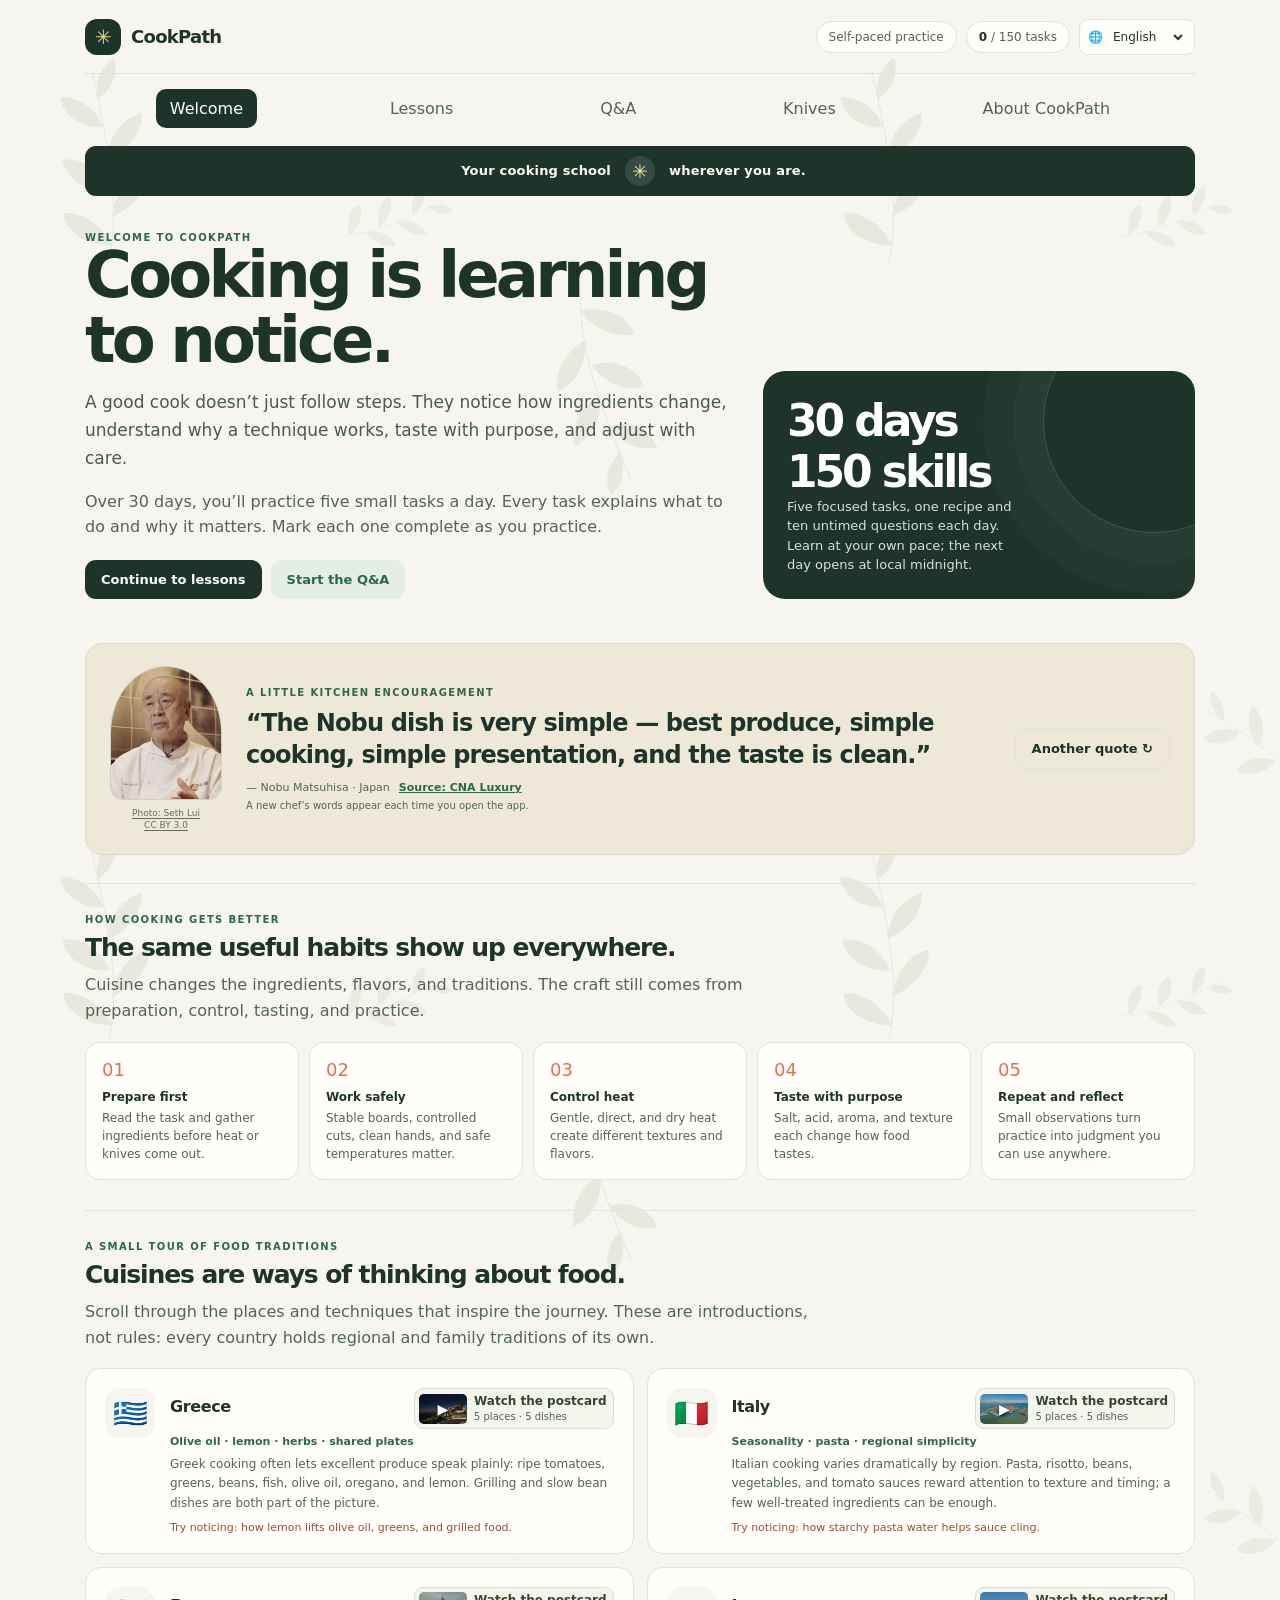
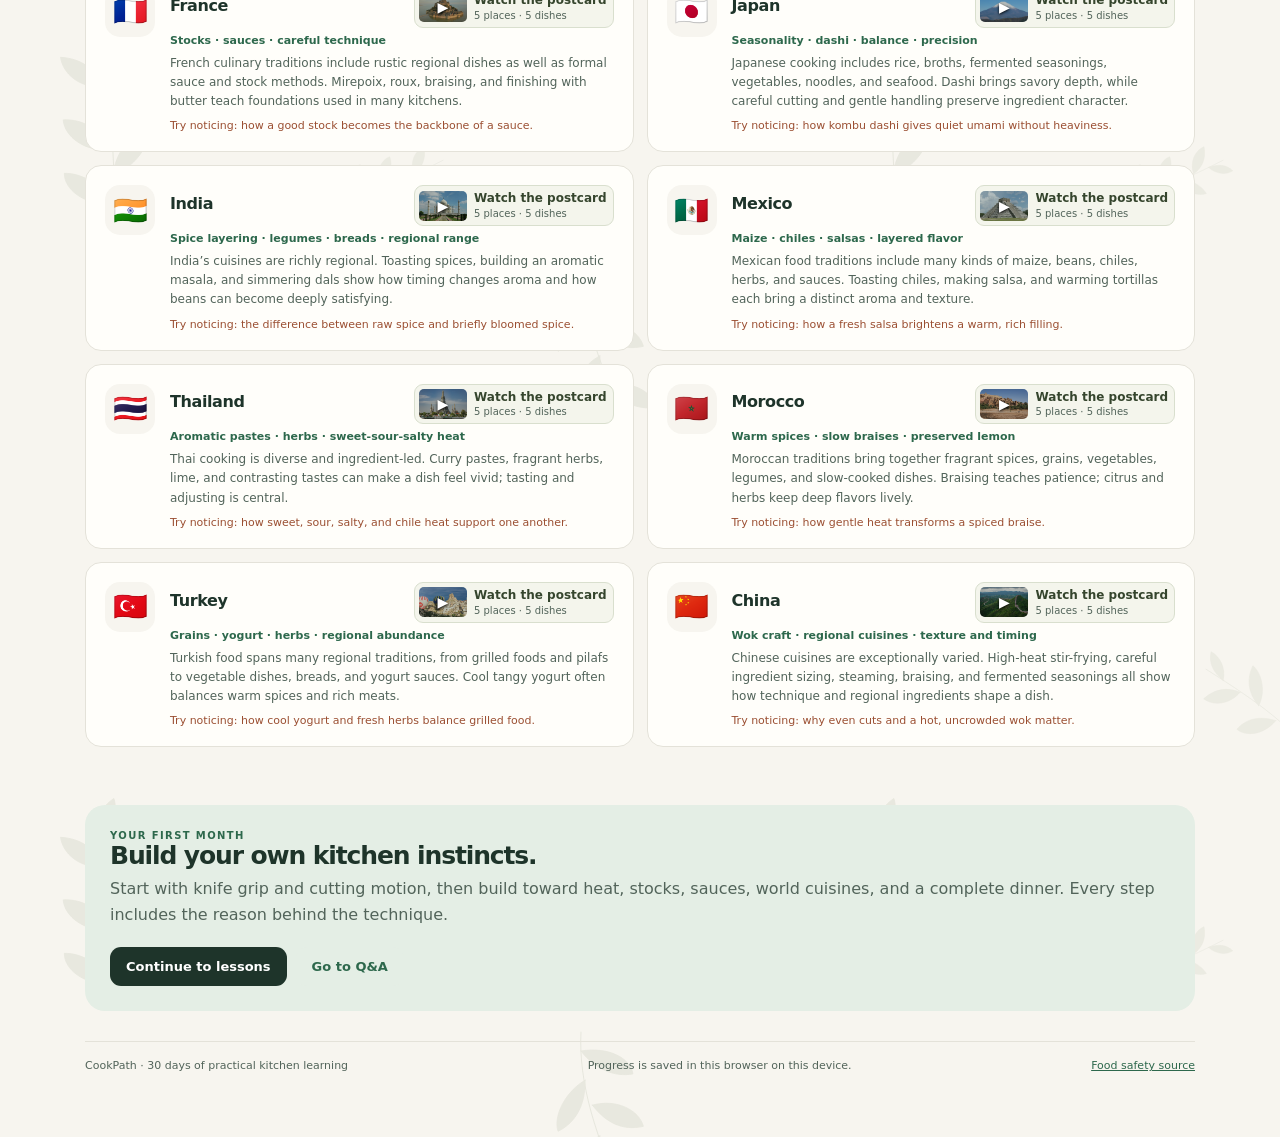
==== commit 4f2b57b5: "Move About CookPath into a fifth top navigation section" ====
--- a/index.html
+++ b/index.html
@@ -24,7 +24,7 @@
 <body>
   <div class="shell">
     <header class="topbar"><div class="brand"><div class="brandmark">✳</div><span>CookPath</span></div><div class="status"><span class="status-pill">Self-paced practice</span><span class="status-pill extra"><strong id="total-done">0</strong> / 150 tasks</span><label class="language-picker" data-language-picker><span aria-hidden="true">🌐</span><select id="language-select" aria-label="Language / Γλώσσα"><option value="en" lang="en">English</option><option value="el" lang="el">Ελληνικά</option></select></label></div></header>
-    <nav class="nav" aria-label="Main navigation"><button class="active" data-page="welcome">Welcome</button><button data-page="lessons">Lessons</button><button data-page="qa">Q&amp;A</button><button data-page="knives">Knives</button></nav>
+    <nav class="nav" aria-label="Main navigation"><button class="active" data-page="welcome">Welcome</button><button data-page="lessons">Lessons</button><button data-page="qa">Q&amp;A</button><button data-page="knives">Knives</button><button data-page="about">About CookPath</button></nav>
     <div class="school-banner"><strong class="banner-first">Your cooking school</strong><span class="school-banner-mark" aria-hidden="true">✳</span><strong class="banner-second">wherever you are.</strong></div>
 
     <main>
@@ -46,10 +46,6 @@
             <article class="cuisine" data-cuisine="china"><div class="flag">🇨🇳</div><div><h3>China</h3><div class="tradition">Wok craft · regional cuisines · texture and timing</div><p>Chinese cuisines are exceptionally varied. High-heat stir-frying, careful ingredient sizing, steaming, braising, and fermented seasonings all show how technique and regional ingredients shape a dish.</p><div class="dish">Try noticing: why even cuts and a hot, uncrowded wok matter.</div></div></article>
           </div>
         </section>
-        <section class="section about-cookpath" id="about-cookpath" aria-labelledby="about-cookpath-title">
-          <div class="about-heading"><div class="eyebrow">About CookPath</div><h2 id="about-cookpath-title">Cooking belongs to everyone.</h2></div>
-          <div class="about-story"><p>I believe everyone should have the chance to learn to cook. You don’t need an expensive culinary education to begin, just curiosity, a willingness to practice, and a clear place to start.</p><p>CookPath grew out of my own effort to become a better cook. I keep learning through studying, asking questions, and the work I put in every day at the restaurant. There is always something to understand more clearly or do with greater care.</p><p class="about-belief">The basics, practiced consistently, are what turn a good cook into an exceptional one.</p><p>That is the idea behind this site: a clear path through the foundations, with practical lessons and explanations of why things work. Whether you are starting from scratch or revisiting the basics with some experience, I want CookPath to help you build understanding, confidence, and habits you can carry into your own kitchen.</p><p>Everyone can learn. A clear path and steady practice make the next step possible.</p><p class="about-signature">— Thanos. L.</p></div>
-        </section>
         <div class="welcome-end"><div class="eyebrow">Your first month</div><h2>Build your own kitchen instincts.</h2><p class="muted" style="margin:0">Start with knife grip and cutting motion, then build toward heat, stocks, sauces, world cuisines, and a complete dinner. Every step includes the reason behind the technique.</p><div class="actions"><button class="btn" data-go="lessons">Continue to lessons</button><button class="btn secondary" data-go="qa">Go to Q&amp;A</button></div></div>
       </section>
 
@@ -57,6 +53,10 @@
 
       <section class="page" id="page-qa"><div class="toolbar"><div><div class="eyebrow">300 questions · untimed · three choices each</div><h1>Test what you know</h1><p class="muted">Choose the best answer for each question. You’ll get the explanation right away; there’s no clock.</p></div><div class="progress-wrap"><div class="progress-label"><strong>Today’s Q&amp;A</strong><span id="qa-progress-label">0 / 10</span></div><div class="bar"><span id="qa-progress"></span></div></div></div><div class="level-box" id="level-box"><div class="eyebrow" style="color:#e7d89e">Your learning snapshot</div><h2 id="level-title">Let’s find your starting point</h2><p id="level-copy">Your snapshot updates as you answer the 300 multiple-choice questions.</p></div><div class="qa-layout"><aside><div class="card"><div class="eyebrow">Choose a day</div><div class="qa-days" id="qa-days"></div></div></aside><div id="qa-content"></div></div></section>
       <section class="page" id="page-knives" aria-label="Knives"></section>
+        <section class="page" id="page-about" aria-labelledby="about-cookpath-title">
+          <div class="about-cookpath"><div class="about-heading"><div class="eyebrow">About CookPath</div><h1 id="about-cookpath-title">Cooking belongs to everyone.</h1></div>
+          <div class="about-story"><p>I believe everyone should have the chance to learn to cook. You don’t need an expensive culinary education to begin, just curiosity, a willingness to practice, and a clear place to start.</p><p>CookPath grew out of my own effort to become a better cook. I keep learning through studying, asking questions, and the work I put in every day at the restaurant. There is always something to understand more clearly or do with greater care.</p><p class="about-belief">The basics, practiced consistently, are what turn a good cook into an exceptional one.</p><p>That is the idea behind this site: a clear path through the foundations, with practical lessons and explanations of why things work. Whether you are starting from scratch or revisiting the basics with some experience, I want CookPath to help you build understanding, confidence, and habits you can carry into your own kitchen.</p><p>Everyone can learn. A clear path and steady practice make the next step possible.</p><p class="about-signature">— Thanos. L.</p></div>
+        </div></section>
     </main>
     <footer class="footer"><span>CookPath · 30 days of practical kitchen learning</span><span>Progress is saved in this browser on this device.</span><a href="https://www.foodsafety.gov/food-safety-charts/safe-minimum-internal-temperatures" target="_blank" rel="noopener">Food safety source</a></footer>
   </div>
@@ -158,7 +158,7 @@
         if(Number.isInteger(resume.qa)&&resume.qa>=1&&resume.qa<=30)selectedQADay=resume.qa;
       }
       renderLessons();
-      if(resume&&['welcome','lessons','qa','knives'].includes(resume.view))page(resume.view);
+      if(resume&&['welcome','lessons','qa','knives','about'].includes(resume.view))page(resume.view);
       let observedDate=todayKey();if('serviceWorker'in navigator&&location.protocol.startsWith('http'))navigator.serviceWorker.register('sw.js?v=18').catch(()=>{});setInterval(()=>{const clock=$('#midnight-clock');if(clock)clock.textContent=countdown(nextMidnight()-Date.now());const now=todayKey();if(now!==observedDate){observedDate=now;const day=availableOrCurrentDay();selectedLessonDay=day;selectedQADay=Math.min(selectedQADay,day);if($('#page-lessons').classList.contains('active'))renderLessons();if($('#page-qa').classList.contains('active'))renderQA()}},1000)}
     init();
   })();
--- a/refinements.css
+++ b/refinements.css
@@ -125,9 +125,12 @@
 
 /* A personal note at the end of the welcome page. */
 .about-cookpath{display:grid;grid-template-columns:minmax(0,1fr) minmax(0,1.7fr);gap:48px;margin-top:12px;padding:38px 0}
-.about-heading h2{font-size:clamp(26px,3.4vw,38px);line-height:1.15;margin:12px 0 0;max-width:290px}
+.about-heading h1{font-size:clamp(26px,3.4vw,38px);line-height:1.15;margin:12px 0 0;max-width:290px}
 .about-story{max-width:680px;color:var(--ink2);font-size:14px;line-height:1.85}
 .about-story p{margin:0 0 18px}
 .about-story .about-belief{border-left:3px solid var(--green);padding:4px 0 4px 20px;color:var(--ink);font-size:19px;line-height:1.55;font-weight:600;margin:24px 0}
 .about-story .about-signature{font-family:Georgia,serif;font-size:21px;font-style:italic;color:var(--ink);margin:22px 0 0}
-@media(max-width:600px){.about-cookpath{grid-template-columns:1fr;gap:22px;padding:28px 0}.about-heading h2{max-width:none}.about-story{font-size:13px}.about-story .about-belief{font-size:17px}}
+@media(max-width:600px){.about-cookpath{grid-template-columns:1fr;gap:22px;padding:28px 0}.about-heading h1{max-width:none}.about-story{font-size:13px}.about-story .about-belief{font-size:17px}}
+
+/* Keep the five primary sections reachable on narrow screens. */
+@media(max-width:600px){.nav{justify-content:flex-start;gap:4px;overflow-x:auto}.nav button{flex-shrink:0}.nav button[data-page="about"]{white-space:nowrap}}
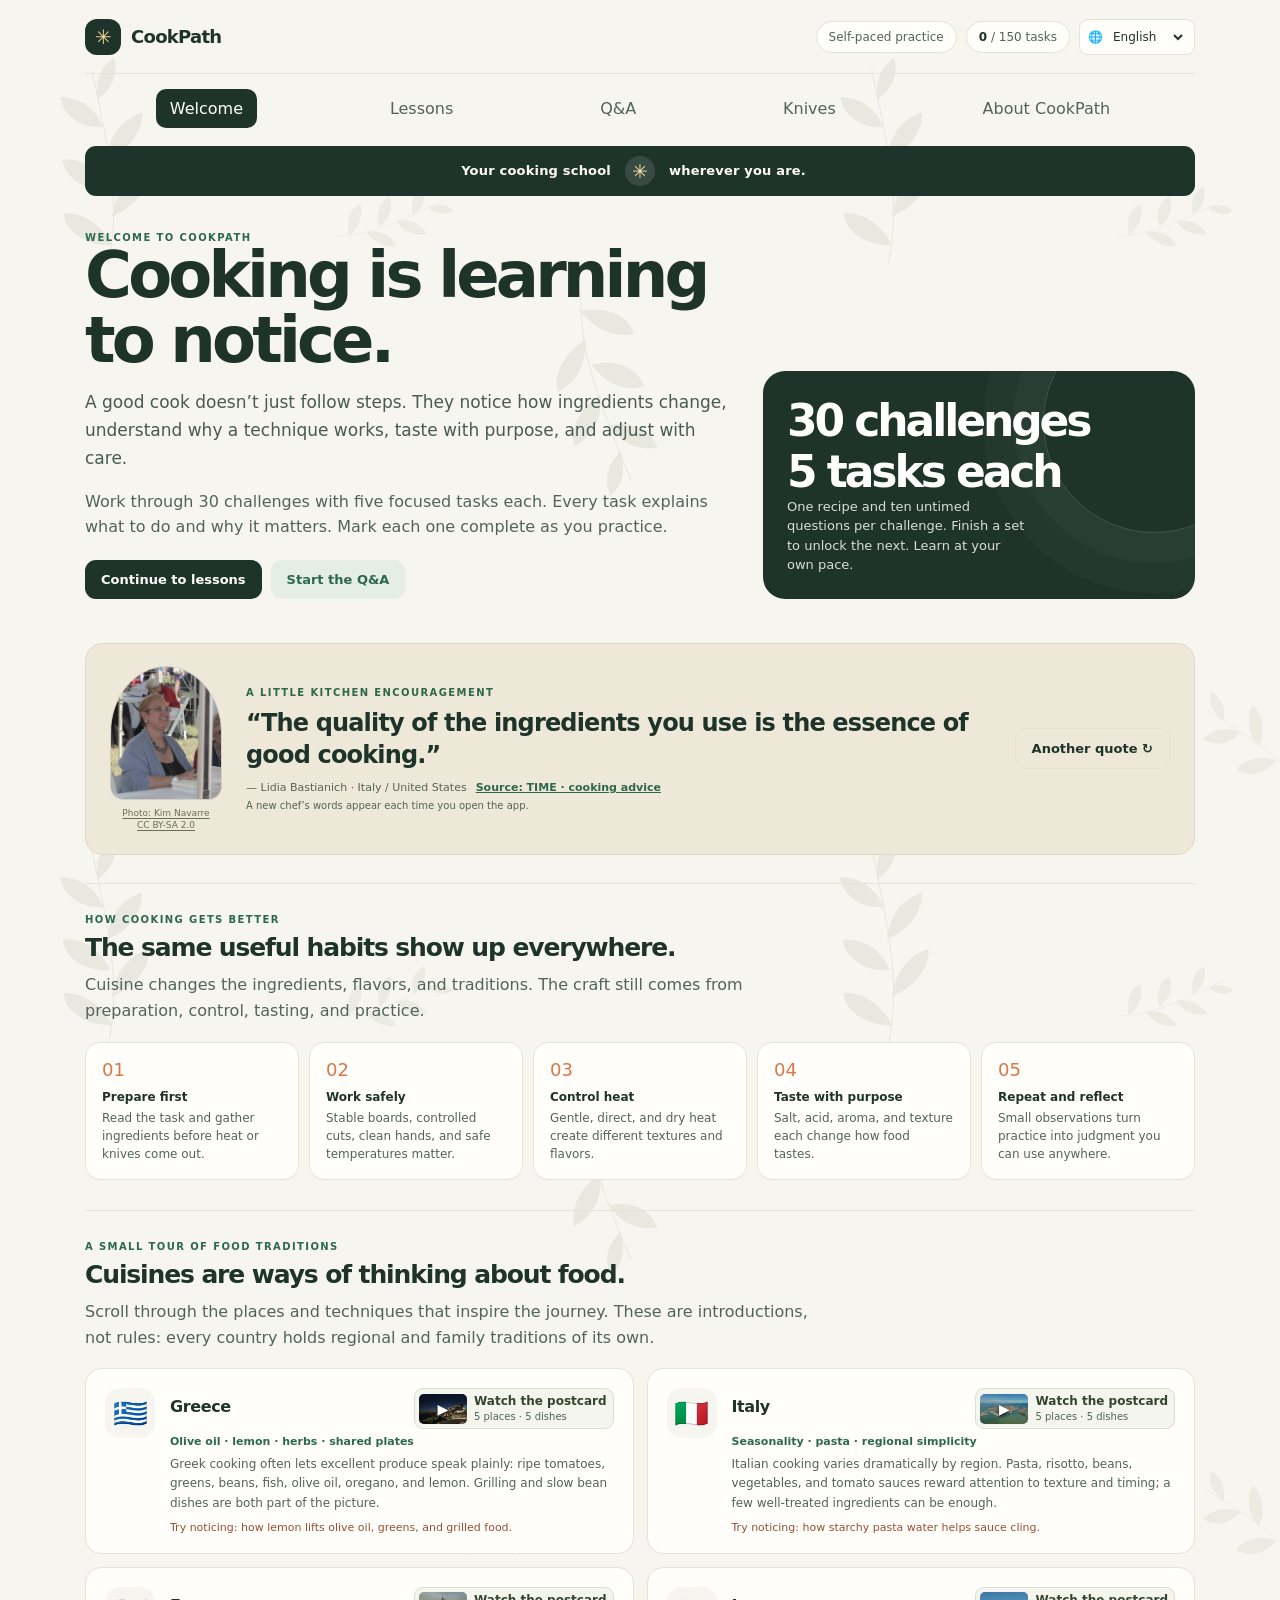
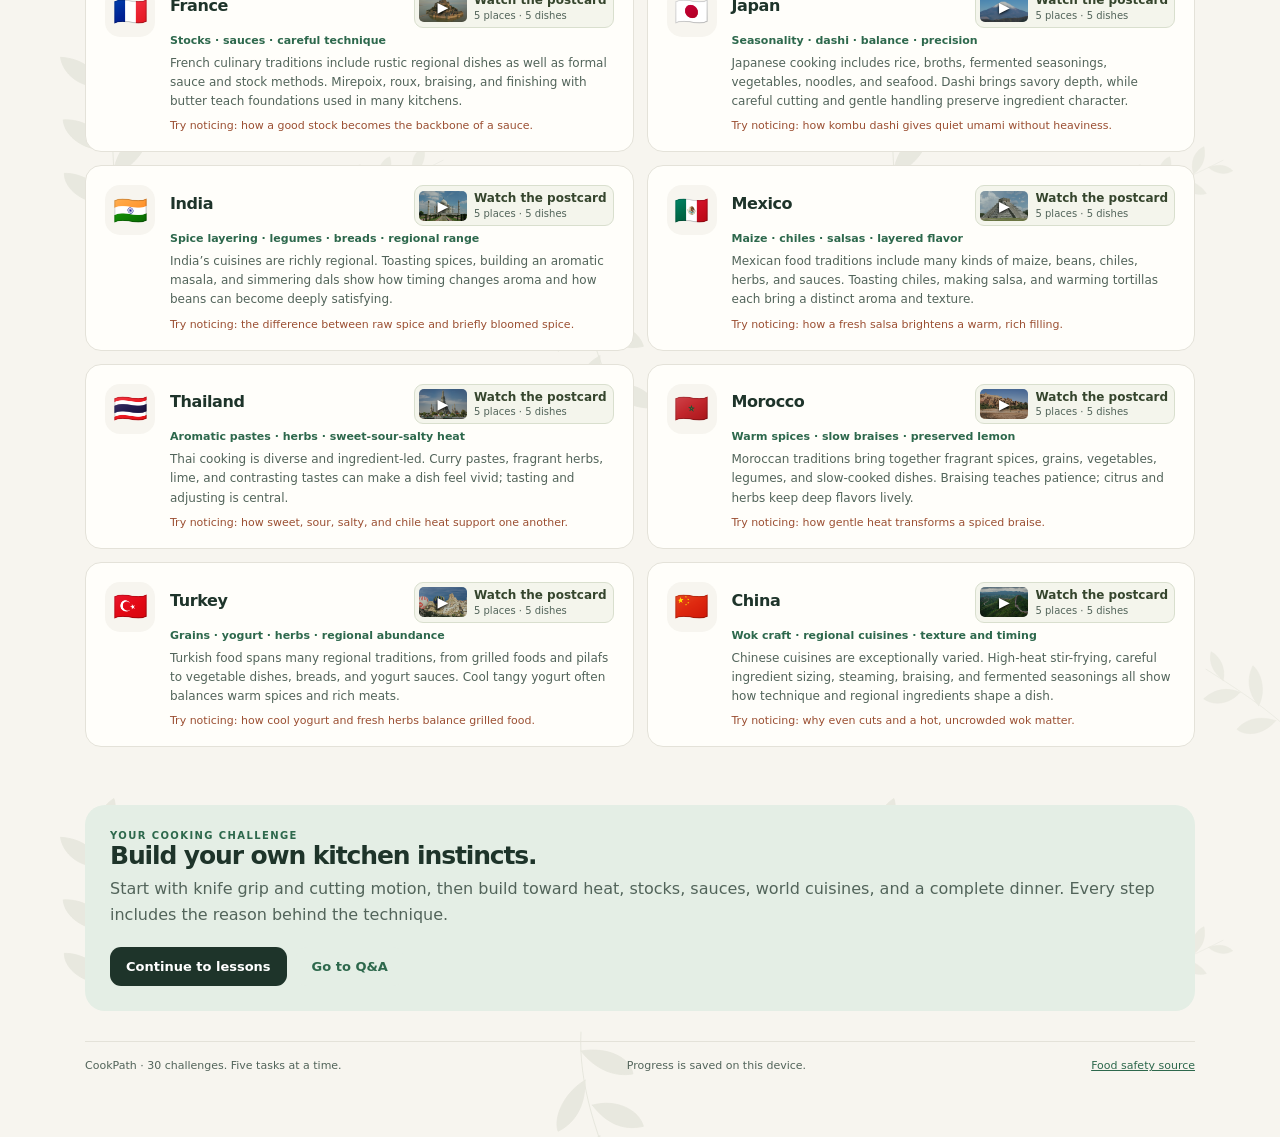
==== commit 8fea0eb7: "Lock quiz answers and introduce 30 challenges; prepare Supabase accounts [skip render]" ====
--- a/index.html
+++ b/index.html
@@ -4,8 +4,8 @@
   <meta charset="utf-8">
   <meta name="viewport" content="width=device-width, initial-scale=1">
   <meta name="theme-color" content="#1e342a">
-  <meta name="description" content="A 30-day cooking school with 150 practical tasks, 30 guided recipes and 300 untimed questions.">
-  <title>CookPath — Learn to Cook, One Day at a Time</title>
+  <meta name="description" content="30 cooking challenges with five practical tasks, one guided recipe and ten untimed quiz questions in each challenge. Learn at your own pace.">
+  <title>CookPath — 30 Cooking Challenges</title>
   <link rel="manifest" href="manifest.json">
   <link rel="icon" href="icon.svg" type="image/svg+xml">
   <style>
@@ -20,6 +20,7 @@
   </style>
   <link rel="stylesheet" href="additions.css">
   <link rel="stylesheet" href="refinements.css">
+  <link rel="stylesheet" href="accounts.css">
 </head>
 <body>
   <div class="shell">
@@ -29,7 +30,7 @@
 
     <main>
       <section class="page active" id="page-welcome">
-        <div class="hero"><div><div class="eyebrow">Welcome to CookPath</div><h1>Cooking is learning to notice.</h1><p class="lead">A good cook doesn’t just follow steps. They notice how ingredients change, understand why a technique works, taste with purpose, and adjust with care.</p><p class="muted">Over 30 days, you’ll practice five small tasks a day. Every task explains what to do and why it matters. Mark each one complete as you practice.</p><div class="actions"><button class="btn" data-go="lessons">Continue to lessons</button><button class="btn secondary" data-go="qa">Start the Q&amp;A</button></div></div><aside class="hero-stamp"><strong>30 days<br>150 skills</strong><span>Five focused tasks, one recipe and ten untimed questions each day. Learn at your own pace; the next day opens at local midnight.</span></aside></div>
+        <div class="hero"><div><div class="eyebrow">Welcome to CookPath</div><h1>Cooking is learning to notice.</h1><p class="lead">A good cook doesn’t just follow steps. They notice how ingredients change, understand why a technique works, taste with purpose, and adjust with care.</p><p class="muted">Work through 30 challenges with five focused tasks each. Every task explains what to do and why it matters. Mark each one complete as you practice.</p><div class="actions"><button class="btn" data-go="lessons">Continue to lessons</button><button class="btn secondary" data-go="qa">Start the Q&amp;A</button></div></div><aside class="hero-stamp"><strong>30 challenges<br>5 tasks each</strong><span>One recipe and ten untimed questions per challenge. Finish a set to unlock the next. Learn at your own pace.</span></aside></div>
         <section class="card quote-panel" aria-label="Daily inspiration"><figure class="quote-portrait"><img id="quote-portrait" alt="" width="112" height="134" decoding="async"><figcaption><a id="quote-photo-credit" target="_blank" rel="noopener"></a><br><a id="quote-photo-license" target="_blank" rel="noopener"></a></figcaption></figure><div><div class="eyebrow">A little kitchen encouragement</div><blockquote id="quote-text" aria-live="polite"></blockquote><div class="quote-credit"><span id="quote-credit"></span><a id="quote-source" target="_blank" rel="noopener">Read the interview</a></div><div class="quote-change-note">A new chef’s words appear each time you open the app.</div></div><button class="btn outline quote-button" id="quote-next" type="button">Another quote ↻</button></section>
         <section class="section"><div class="section-intro"><div class="eyebrow">How cooking gets better</div><h2 style="margin-top:8px">The same useful habits show up everywhere.</h2><p class="muted">Cuisine changes the ingredients, flavors, and traditions. The craft still comes from preparation, control, tasting, and practice.</p></div><div class="principles"><article class="principle"><i>01</i><b>Prepare first</b><p>Read the task and gather ingredients before heat or knives come out.</p></article><article class="principle"><i>02</i><b>Work safely</b><p>Stable boards, controlled cuts, clean hands, and safe temperatures matter.</p></article><article class="principle"><i>03</i><b>Control heat</b><p>Gentle, direct, and dry heat create different textures and flavors.</p></article><article class="principle"><i>04</i><b>Taste with purpose</b><p>Salt, acid, aroma, and texture each change how food tastes.</p></article><article class="principle"><i>05</i><b>Repeat and reflect</b><p>Small observations turn practice into judgment you can use anywhere.</p></article></div></section>
         <section class="section"><div class="section-intro"><div class="eyebrow">A small tour of food traditions</div><h2 style="margin-top:8px">Cuisines are ways of thinking about food.</h2><p class="muted">Scroll through the places and techniques that inspire the journey. These are introductions, not rules: every country holds regional and family traditions of its own.</p></div>
@@ -46,19 +47,19 @@
             <article class="cuisine" data-cuisine="china"><div class="flag">🇨🇳</div><div><h3>China</h3><div class="tradition">Wok craft · regional cuisines · texture and timing</div><p>Chinese cuisines are exceptionally varied. High-heat stir-frying, careful ingredient sizing, steaming, braising, and fermented seasonings all show how technique and regional ingredients shape a dish.</p><div class="dish">Try noticing: why even cuts and a hot, uncrowded wok matter.</div></div></article>
           </div>
         </section>
-        <div class="welcome-end"><div class="eyebrow">Your first month</div><h2>Build your own kitchen instincts.</h2><p class="muted" style="margin:0">Start with knife grip and cutting motion, then build toward heat, stocks, sauces, world cuisines, and a complete dinner. Every step includes the reason behind the technique.</p><div class="actions"><button class="btn" data-go="lessons">Continue to lessons</button><button class="btn secondary" data-go="qa">Go to Q&amp;A</button></div></div>
+        <div class="welcome-end"><div class="eyebrow">Your cooking challenge</div><h2>Build your own kitchen instincts.</h2><p class="muted" style="margin:0">Start with knife grip and cutting motion, then build toward heat, stocks, sauces, world cuisines, and a complete dinner. Every step includes the reason behind the technique.</p><div class="actions"><button class="btn" data-go="lessons">Continue to lessons</button><button class="btn secondary" data-go="qa">Go to Q&amp;A</button></div></div>
       </section>
 
-      <section class="page" id="page-lessons"><div class="toolbar"><div><div class="eyebrow">30-day monthly challenge</div><h1>Today’s kitchen practice</h1><p class="muted">Five tasks with clear steps and a reason, plus a recipe that puts the day’s skill to work.</p></div><div class="progress-wrap"><div class="progress-label"><strong>Challenge progress</strong><span id="all-progress-label">0 / 150</span></div><div class="bar"><span id="all-progress"></span></div></div></div><div class="day-selector" id="lesson-days"></div><div id="lesson-content"></div></section>
+      <section class="page" id="page-lessons"><div class="toolbar"><div><div class="eyebrow">30 challenges · 5 tasks each</div><h1>Your next kitchen challenge</h1><p class="muted">Five tasks with clear steps and a reason, plus a recipe to put each challenge into practice.</p></div><div class="progress-wrap"><div class="progress-label"><strong>Challenge progress</strong><span id="all-progress-label">0 / 150</span></div><div class="bar"><span id="all-progress"></span></div></div></div><div class="day-selector" id="lesson-days"></div><div id="lesson-content"></div></section>
 
-      <section class="page" id="page-qa"><div class="toolbar"><div><div class="eyebrow">300 questions · untimed · three choices each</div><h1>Test what you know</h1><p class="muted">Choose the best answer for each question. You’ll get the explanation right away; there’s no clock.</p></div><div class="progress-wrap"><div class="progress-label"><strong>Today’s Q&amp;A</strong><span id="qa-progress-label">0 / 10</span></div><div class="bar"><span id="qa-progress"></span></div></div></div><div class="level-box" id="level-box"><div class="eyebrow" style="color:#e7d89e">Your learning snapshot</div><h2 id="level-title">Let’s find your starting point</h2><p id="level-copy">Your snapshot updates as you answer the 300 multiple-choice questions.</p></div><div class="qa-layout"><aside><div class="card"><div class="eyebrow">Choose a day</div><div class="qa-days" id="qa-days"></div></div></aside><div id="qa-content"></div></div></section>
+      <section class="page" id="page-qa"><div class="toolbar"><div><div class="eyebrow">300 questions · untimed · three choices each</div><h1>Test what you know</h1><p class="muted">Choose carefully: your first answer is final. You’ll get an explanation right away; there’s no clock.</p></div><div class="progress-wrap"><div class="progress-label"><strong>Challenge Q&amp;A</strong><span id="qa-progress-label">0 / 10</span></div><div class="bar"><span id="qa-progress"></span></div></div></div><div class="level-box" id="level-box"><div class="eyebrow" style="color:#e7d89e">Your learning snapshot</div><h2 id="level-title">Let’s find your starting point</h2><p id="level-copy">Your snapshot updates as you answer the 300 multiple-choice questions.</p></div><div class="qa-layout"><aside><div class="card"><div class="eyebrow">Choose a challenge</div><div class="qa-days" id="qa-days"></div></div></aside><div id="qa-content"></div></div></section>
       <section class="page" id="page-knives" aria-label="Knives"></section>
         <section class="page" id="page-about" aria-labelledby="about-cookpath-title">
           <div class="about-cookpath"><div class="about-heading"><div class="eyebrow">About CookPath</div><h1 id="about-cookpath-title">Cooking belongs to everyone.</h1></div>
           <div class="about-story"><p>I believe everyone should have the chance to learn to cook. You don’t need an expensive culinary education to begin, just curiosity, a willingness to practice, and a clear place to start.</p><p>CookPath grew out of my own effort to become a better cook. I keep learning through studying, asking questions, and the work I put in every day at the restaurant. There is always something to understand more clearly or do with greater care.</p><p class="about-belief">The basics, practiced consistently, are what turn a good cook into an exceptional one.</p><p>That is the idea behind this site: a clear path through the foundations, with practical lessons and explanations of why things work. Whether you are starting from scratch or revisiting the basics with some experience, I want CookPath to help you build understanding, confidence, and habits you can carry into your own kitchen.</p><p>Everyone can learn. A clear path and steady practice make the next step possible.</p><p class="about-signature">— Thanos. L.</p></div>
         </div></section>
     </main>
-    <footer class="footer"><span>CookPath · 30 days of practical kitchen learning</span><span>Progress is saved in this browser on this device.</span><a href="https://www.foodsafety.gov/food-safety-charts/safe-minimum-internal-temperatures" target="_blank" rel="noopener">Food safety source</a></footer>
+    <footer class="footer"><span>CookPath · 30 challenges. Five tasks at a time.</span><span id="progress-storage-note">Progress is saved on this device.</span><a href="https://www.foodsafety.gov/food-safety-charts/safe-minimum-internal-temperatures" target="_blank" rel="noopener">Food safety source</a></footer>
   </div>
   <dialog class="tour-dialog" id="tour-dialog" aria-labelledby="tour-title">
     <div class="tour-header"><div><div class="eyebrow">A CookPath postcard</div><h2 id="tour-title"></h2></div><form method="dialog"><button class="btn outline" autofocus aria-label="Close cuisine video">Close</button></form></div>
@@ -80,88 +81,9 @@
   <script src="knife-data.js"></script>
   <script src="knife-photos.js"></script>
   <script src="knives.js"></script>
-  <script>
-  (()=>{
-    const {choose:L,translate:T,changeLanguage}=window.COOKPATH_I18N;
-    const TASKS=window.COOKPATH_TASKS||[], QUESTIONS=window.COOKPATH_QUESTIONS||[], DAYS=window.COOKPATH_PLAN||[], CHEF_QUOTES=window.COOKPATH_QUOTES||[], KEY='cookpath-monthly-v5';
-    let state={completed:[],dayCompletions:{},qnaAnswers:{}};
-    let selectedLessonDay=1,selectedQADay=1;
-    let previewAnswers={};
-    const openedRecipes=new Set();
-    const $=s=>document.querySelector(s),$$=s=>[...document.querySelectorAll(s)];
-    const esc=s=>String(s??'').replace(/[&<>"']/g,c=>({'&':'&amp;','<':'&lt;','>':'&gt;','"':'&quot;',"'":'&#39;'}[c]));
-    const dayTasks=n=>TASKS.filter(t=>t.day===n);
-    const dayQuestions=n=>QUESTIONS.filter(q=>q.day===n);
-    const todayKey=(d=new Date())=>`${d.getFullYear()}-${String(d.getMonth()+1).padStart(2,'0')}-${String(d.getDate()).padStart(2,'0')}`;
-    const nextMidnight=()=>{const d=new Date();d.setHours(24,0,0,0);return d};
-    const countdown=ms=>{ms=Math.max(0,ms);const h=Math.floor(ms/3600000),m=Math.floor(ms%3600000/60000),s=Math.floor(ms%60000/1000);return [h,m,s].map(x=>String(x).padStart(2,'0')).join(':')};
-    function load(){try{const current=localStorage.getItem(KEY);if(current)state={...state,...JSON.parse(current)};else{const previous=JSON.parse(localStorage.getItem('cookpath-monthly-v4')||'{}');if(Array.isArray(previous.completed))state.completed=previous.completed}}catch(e){}state.completed=Array.isArray(state.completed)?state.completed:[];state.dayCompletions=state.dayCompletions||{};state.qnaAnswers=state.qnaAnswers||{}}
-    function save(){try{localStorage.setItem(KEY,JSON.stringify(state))}catch(e){toast(L('Could not save progress in this browser.','Δεν ήταν δυνατή η αποθήκευση της προόδου στον περιηγητή.'))}}
-    function toast(msg){const t=$('#toast');t.textContent=msg;t.style.display='block';clearTimeout(toast.timer);toast.timer=setTimeout(()=>t.style.display='none',3200)}
-    function dayDone(day){return !!state.dayCompletions[day]}
-    function firstIncompleteDay(){for(let d=1;d<=30;d++)if(!dayDone(d))return d;return 31}
-    function dayIsAvailable(day){if(day===1)return true;if(day>firstIncompleteDay())return false;const previous=state.dayCompletions[day-1];return !!previous&&todayKey()>previous.dateKey}
-    function availableOrCurrentDay(){const d=firstIncompleteDay();return d>30?30:d}
-    function taskComplete(id){return state.completed.includes(id)}
-    function dayProgress(day){const ts=dayTasks(day),qs=dayQuestions(day),done=ts.filter(t=>taskComplete(t.id)).length,qa=qs.filter(q=>state.qnaAnswers[q.id]!==undefined).length,correct=qs.filter(q=>state.qnaAnswers[q.id]?.correct).length;return {done,qa,correct,total:ts.length,questions:qs.length}}
-    function maybeCompleteDay(day){if(dayDone(day))return;const p=dayProgress(day);if(p.done===5&&p.qa===10){state.dayCompletions[day]={dateKey:todayKey(),completedAt:Date.now()};save();toast(day===30?L('Monthly challenge complete — wonderful work.','Ολοκληρώσατε τη μηνιαία πρόκληση. Μπράβο!'):L('Day complete. The next five tasks open at the start of the new day.','Η ημέρα ολοκληρώθηκε. Οι επόμενες πέντε ασκήσεις ανοίγουν με την έναρξη της νέας ημέρας.'))}}
-    function showNextQuote(){if(!CHEF_QUOTES.length)return;let previous=-1;try{previous=Number(sessionStorage.getItem('cookpath-quote-index')??-1)}catch(e){}let index=Math.floor(Math.random()*CHEF_QUOTES.length);if(CHEF_QUOTES.length>1&&index===previous)index=(previous+1+Math.floor(Math.random()*(CHEF_QUOTES.length-1)))%CHEF_QUOTES.length;const q=CHEF_QUOTES[index];window.COOKPATH_SHOW_PORTRAIT?.(q);try{sessionStorage.setItem('cookpath-quote-index',String(index))}catch(e){}$('#quote-text').textContent=`${L(`“${q.quote}”`,`«${T(q.quote)}»`)}`;$('#quote-credit').textContent=`— ${T(q.chef)} · ${T(q.origin)}`;const source=$('#quote-source');const sourceName=q.source.replace("translated from Spanish",L("translated from Spanish","μετάφραση από τα ισπανικά"));source.textContent=`${L("Source","Πηγή")}: ${sourceName}`;source.href=q.url;source.setAttribute('aria-label',L(`Read the source for this quote from ${q.chef}`,`Δείτε την πηγή για το απόσπασμα του/της ${T(q.chef)} στο ${sourceName}`))}
-    function page(name){$$('.nav button').forEach(b=>b.classList.toggle('active',b.dataset.page===name));$$('.page').forEach(p=>p.classList.toggle('active',p.id===`page-${name}`));if(name==='lessons')renderLessons();if(name==='qa')renderQA();window.scrollTo({top:0,behavior:'smooth'})}
-    $$('.nav button').forEach(b=>b.onclick=()=>page(b.dataset.page));
-    $$('[data-go]').forEach(b=>b.onclick=()=>page(b.dataset.go));
-    $('#language-select').onchange=event=>{
-      try{sessionStorage.setItem('cookpath-language-return',JSON.stringify({view:$('.nav button.active').dataset.page,lesson:selectedLessonDay,qa:selectedQADay}));}catch{}
-      changeLanguage(event.target.value);
-    };
-    function renderLessons(){
-      const done=state.completed.length,day=availableOrCurrentDay();selectedLessonDay=Math.min(selectedLessonDay,30);
-      $('#total-done').textContent=done;$('#all-progress-label').textContent=`${done} / 150`;
-      $('#all-progress').style.width=`${done/150*100}%`;
-      $('#lesson-days').innerHTML=DAYS.map((d,i)=>{const n=i+1,p=dayProgress(n),available=dayIsAvailable(n),isDone=dayDone(n),wait=n===firstIncompleteDay()&&n>1&&!available,cls=isDone?'done':n===selectedLessonDay?'active':!available?'locked':'';return `<button class="day-chip ${cls}" data-day="${n}">${L("Day","Ημέρα")} ${String(n).padStart(2,'0')}<small>${isDone?L("Complete","Ολοκληρώθηκε"):wait?L("Tomorrow","Αύριο"):available?`${p.done}/5 ${L("tasks","ασκήσεις")}`:L("Preview","Προεπισκόπηση")}</small></button>`}).join('');
-      $$('#lesson-days .day-chip').forEach(b=>b.onclick=()=>{selectedLessonDay=+b.dataset.day;renderLessons()});
-      const host=$('#lesson-content'),theme=DAYS[selectedLessonDay-1].theme,p=dayProgress(selectedLessonDay),isDone=dayDone(selectedLessonDay),available=dayIsAvailable(selectedLessonDay),preview=selectedLessonDay>day&&!isDone,canComplete=selectedLessonDay===day&&available&&!isDone;
-      if(selectedLessonDay===day&&day>1&&!available){host.innerHTML=`<div class="card locked-panel"><div class="eyebrow">${L('The next day starts at midnight','Η επόμενη ημέρα ξεκινά τα μεσάνυχτα')}</div><h2 style="margin-top:8px">${L(`${esc(theme)} is ready tomorrow.`,`Αύριο: ${esc(theme)}`)}</h2><p class="muted">${L('You’ve completed the previous day. Your next five tasks unlock when the date changes in your local time.','Ολοκληρώσατε την προηγούμενη ημέρα. Οι επόμενες πέντε ασκήσεις ξεκλειδώνουν όταν αλλάξει η ημερομηνία στην τοπική σας ώρα.')}</p><div class="clock" id="midnight-clock">${countdown(nextMidnight()-Date.now())}</div><p class="muted">${L("Previous day complete:","Ολοκλήρωση προηγούμενης ημέρας:")} ${esc(state.dayCompletions[day-1]?.dateKey||'')}</p><button class="btn outline" id="review-previous">${L('Review previous day','Επανάληψη προηγούμενης ημέρας')}</button></div>`;$('#review-previous').onclick=()=>{selectedLessonDay=day-1;renderLessons()};return}
-      const waitingForQuiz=p.done===5&&p.qa<10;
-      host.innerHTML=`<div class="day-banner"><div><div class="eyebrow">${L("Day","Ημέρα")} ${String(selectedLessonDay).padStart(2,'0')} ${L("of","από")} 30 ${preview?L("· preview","· προεπισκόπηση"):""}</div><h2>${esc(theme)}</h2><p>${L('Five practical tasks · ten untimed multiple-choice questions','Πέντε πρακτικές ασκήσεις · δέκα ερωτήσεις πολλαπλής επιλογής χωρίς χρονικό όριο')}</p></div><div class="day-count">${p.done}/5 ${L("tasks","ασκήσεις")} · ${p.qa}/10 ${L("questions answered","απαντημένες ερωτήσεις")}</div></div>${preview?L('<div class="notice">Preview mode: explore this day’s teaching and questions. Complete tasks when this day unlocks.</div>','<div class="notice">Προεπισκόπηση. Δείτε το μάθημα και τις ερωτήσεις της ημέρας. Θα μπορείτε να ολοκληρώσετε τις ασκήσεις όταν ανοίξει η ημέρα.</div>'):''}${waitingForQuiz&&canComplete?L('<div class="notice">All five tasks are complete. Answer today’s ten Q&amp;A questions to complete the day.</div>','<div class="notice">Ολοκληρώσατε και τις πέντε ασκήσεις. Απαντήστε στις δέκα σημερινές ερωτήσεις για να κλείσετε την ημέρα.</div>'):''}<div class="task-list">${dayTasks(selectedLessonDay).map(t=>renderTask(t,canComplete,preview)).join('')}</div>${isDone?L('<div class="notice green">Day complete. The next set opens at the start of the next local day.</div>','<div class="notice green">Η ημέρα ολοκληρώθηκε. Η επόμενη ενότητα ανοίγει με την έναρξη της νέας ημέρας στην τοπική σας ώρα.</div>'):''}`;
-      const recipe=window.COOKPATH_RECIPES?.[selectedLessonDay-1];
-      if(recipe){
-        host.querySelector('.day-banner').insertAdjacentHTML('afterend',renderRecipe(recipe,available||isDone));
-        const details=host.querySelector('.day-recipe');
-        if(details instanceof HTMLDetailsElement)details.addEventListener('toggle',()=>details.open?openedRecipes.add(recipe.day):openedRecipes.delete(recipe.day));
-      }
-      host.querySelectorAll('[data-complete]').forEach(b=>b.onclick=()=>{const id=+b.dataset.complete;if(!taskComplete(id)){state.completed.push(id);state.completed.sort((a,b)=>a-b);save();maybeCompleteDay(selectedLessonDay);renderLessons();}});
-    }
-    function renderRecipe(r,available){
-      const heading=`<img src="${esc(r.image)}" alt="" width="720" height="480" loading="lazy" decoding="async"><span class="recipe-heading"><span class="eyebrow">${L('Cook today’s skill','Εφαρμόστε τη σημερινή τεχνική')}</span><strong class="recipe-title">${esc(r.title)}</strong><span class="recipe-skill">${esc(r.skill)}</span><span class="recipe-meta"><span>${esc(r.time)}</span><span>${esc(r.servings)}</span></span></span>`;
-      if(!available)return `<article class="day-recipe"><div class="recipe-summary">${heading}<span class="recipe-toggle">${L("Opens with Day","Ανοίγει την ημέρα")} ${r.day}</span></div></article>`;
-      return `<details class="day-recipe" ${openedRecipes.has(r.day)?'open':''}><summary class="recipe-summary">${heading}<span class="recipe-toggle"><span class="recipe-expand">${L('View recipe','Προβολή συνταγής')}</span><span class="recipe-collapse">${L('Hide recipe','Απόκρυψη συνταγής')}</span></span></summary><div class="recipe-body"><div class="recipe-method"><section><h4>${L('Ingredients','Υλικά')}</h4><ul>${r.ingredients.map(item=>`<li>${esc(item)}</li>`).join('')}</ul></section><section><h4>${L('Step by step','Βήμα προς βήμα')}</h4><ol>${r.steps.map(step=>`<li>${esc(step)}</li>`).join('')}</ol></section></div><figure class="recipe-photo"><img src="${esc(r.image)}" alt="${L("Serving illustration for","Ενδεικτική παρουσίαση:")} ${esc(r.title)}" width="720" height="480" loading="lazy" decoding="async"><figcaption class="recipe-image-note">${L('AI generated serving illustration','Ενδεικτική εικόνα από τεχνητή νοημοσύνη')}</figcaption></figure></div></details>`;
-    }
-    function renderTask(t,canComplete,preview){
-      const done=taskComplete(t.id);
-      let status='';
-      if(done)status=L('<div class="eval-result pass"><b>Completed ✓</b> · self-confirmed practice</div>','<div class="eval-result pass"><b>Ολοκληρώθηκε ✓</b> · επιβεβαιώσατε την εξάσκηση</div>');
-      else if(canComplete)status=`<div class="photo-row"><button class="btn" data-complete="${t.id}">${L('Mark task complete','Ολοκλήρωση άσκησης')}</button></div>`;
-      else if(preview)status=L('<div class="locked-text">Preview only · this task becomes available on its scheduled day.</div>','<div class="locked-text">Μόνο προεπισκόπηση · η άσκηση ανοίγει την προγραμματισμένη ημέρα.</div>');
-      return `<article class="task ${done?'complete':''}"><div class="task-num">${done?'✓':String(t.slot).padStart(2,'0')}</div><div><h3>${esc(t.title)}</h3><p><b>${L('Do:','Εκτέλεση:')}</b> ${esc(t.how)}</p><div class="why"><b>${L('Why it matters','Γιατί έχει σημασία')}</b><p>${esc(t.why)}</p></div><p class="proof"><b>${L('Practice check:','Έλεγχος εξάσκησης:')}</b> ${esc(t.proof)}</p>${status}</div></article>`;
-    }
-    function renderQA(){const current=availableOrCurrentDay();$('#qa-days').innerHTML=DAYS.map((d,i)=>{const n=i+1;return `<button data-qday="${n}" class="${n===selectedQADay?'active':''}">${L("Day","Ημέρα")} ${String(n).padStart(2,'0')} · ${esc(d.theme)}${dayDone(n)?" ✓":n>current?L(" · preview"," · προεπισκόπηση"):""}</button>`}).join('');$$('[data-qday]').forEach(b=>b.onclick=()=>{selectedQADay=+b.dataset.qday;renderQA()});
-      const qs=dayQuestions(selectedQADay),host=$('#qa-content'),prog=dayProgress(selectedQADay),canAnswer=dayIsAvailable(selectedQADay)||dayDone(selectedQADay);$('#qa-progress-label').textContent=canAnswer?`${prog.qa} / 10`:L('Preview','Προεπισκόπηση');$('#qa-progress').style.width=canAnswer?`${prog.qa*10}%`:'0%';updateLevel();
-      host.innerHTML=`<div class="day-banner"><div><div class="eyebrow">${selectedQADay===current?L('Current Q&A set','Τρέχον κουίζ'):dayDone(selectedQADay)?L('Review set','Κουίζ επανάληψης'):L('Preview set','Προεπισκόπηση κουίζ')}</div><h2>${L("Day","Ημέρα")} ${String(selectedQADay).padStart(2,'0')} · ${esc(DAYS[selectedQADay-1].theme)}</h2><p>${L('Ten questions. Three choices each. No time limit.','Δέκα ερωτήσεις με τρεις επιλογές η καθεμία, χωρίς χρονικό όριο.')}</p></div><div class="day-count">${canAnswer?`${prog.qa}/10 ${L('answered','απαντήσεις')} · ${prog.correct} ${L('correct','σωστές')}`:L('Preview only','Μόνο προεπισκόπηση')}</div></div>${!canAnswer?L('<div class="notice">Preview mode: try these questions for practice. Preview answers do not count toward your day.</div>','<div class="notice">Προεπισκόπηση. Δοκιμάστε αυτές τις ερωτήσεις για εξάσκηση. Οι απαντήσεις δεν προσμετρώνται στην πρόοδό σας.</div>'):''}<div class="qa-list">${qs.map(q=>{const saved=canAnswer?state.qnaAnswers[q.id]:undefined,answer=saved||previewAnswers[q.id],correct=answer&&answer.correct;return `<article class="qa-card"><div class="qa-head"><small>${L("QUESTION","ΕΡΩΤΗΣΗ")} ${String(q.number).padStart(2,'0')} / 10 · ${L("TASK","ΑΣΚΗΣΗ")} ${q.taskId} / 150</small><small>${esc(q.kind)}</small></div><div class="question-task">${esc(q.taskTitle)}</div><div class="question" id="prompt-${q.id}">${esc(q.prompt)}</div><fieldset class="choice-list" aria-labelledby="prompt-${q.id}">${q.choices.map((choice,i)=>`<label class="choice-button ${answer&&i===q.correctIndex?'correct':''} ${answer&&i===answer.selectedIndex&&!correct?'incorrect':''}"><input type="radio" name="question-${q.id}" value="${i}" data-question="${q.id}" data-choice="${i}" ${answer&&i===answer.selectedIndex?'checked':''}><span>${L("ABC"[i],"ΑΒΓ"[i])}. ${esc(choice)}</span></label>`).join('')}</fieldset>${answer?`<div class="choice-feedback ${correct?'correct':'incorrect'}" role="status"><b>${correct?L('Correct.','Σωστά.'):L('Not quite. The best answer is highlighted.','Όχι ακριβώς. Η σωστή απάντηση έχει επισημανθεί.')}</b> ${esc(q.explanation)}</div>`:''}</article>`}).join('')}</div>`;
-      host.querySelectorAll('input[data-question]').forEach(input=>input.onchange=()=>{const question=QUESTIONS.find(q=>q.id===+input.dataset.question),selectedIndex=+input.dataset.choice,answer={selectedIndex,correct:selectedIndex===question.correctIndex};if(canAnswer){state.qnaAnswers[question.id]=answer;save();maybeCompleteDay(selectedQADay)}else previewAnswers[question.id]=answer;renderQA()});
-    }
-    function updateLevel(){const answers=Object.values(state.qnaAnswers),correct=answers.filter(x=>x.correct).length,total=answers.length;let title=L('Let’s find your starting point','Ας βρούμε το σημείο εκκίνησής σας'),copy=L('Answer the ten daily questions. Your snapshot updates as you work through all 300 choices.','Απαντήστε στις δέκα καθημερινές ερωτήσεις. Η εικόνα της προόδου σας ενημερώνεται καθώς προχωράτε στο σύνολο των 300 ερωτήσεων.');if(total){const ratio=correct/total;if(total<10){title=L('Curious beginner','Αρχάριος με περιέργεια');copy=L(`You have answered ${total} question${total===1?'':'s'} so far. Keep exploring; this first snapshot is still taking shape.`,`Μέχρι στιγμής έχετε απαντήσει σε ${total} ${total===1?'ερώτηση':'ερωτήσεις'}. Συνεχίστε την εξάσκηση για μια πιο ολοκληρωμένη εικόνα.`)}else if(ratio<.4){title=L('Building the foundations','Χτίζετε τις βάσεις');copy=L(`You chose the best answer on ${correct} of ${total} questions. Keep learning technique by technique.`,`Επιλέξατε τη σωστή απάντηση σε ${correct} από ${total} ερωτήσεις. Συνεχίστε μία τεχνική τη φορά.`)}else if(ratio<.75){title=L('Growing cook','Εξελίσσεστε στην κουζίνα');copy=L(`You chose the best answer on ${correct} of ${total} questions. Keep practicing the ideas that need another round.`,`Επιλέξατε τη σωστή απάντηση σε ${correct} από ${total} ερωτήσεις. Εξασκηθείτε ξανά στα σημεία που σας δυσκόλεψαν.`)}else{title=L('Confident kitchen learner','Μαθαίνετε με αυτοπεποίθηση');copy=L(`You chose the best answer on ${correct} of ${total} questions. Keep sharpening your judgment with the daily tasks.`,`Επιλέξατε τη σωστή απάντηση σε ${correct} από ${total} ερωτήσεις. Συνεχίστε να καλλιεργείτε την κρίση σας με τις καθημερινές ασκήσεις.`)}}$('#level-title').textContent=title;$('#level-copy').textContent=copy}
-    function init(){load();showNextQuote();$('#quote-next').onclick=showNextQuote;if(!TASKS.length)return;const today=availableOrCurrentDay();selectedLessonDay=today;selectedQADay=today;
-      let resume;
-      try{resume=JSON.parse(sessionStorage.getItem('cookpath-language-return')||'null');sessionStorage.removeItem('cookpath-language-return');}catch{}
-      if(resume){
-        if(Number.isInteger(resume.lesson)&&resume.lesson>=1&&resume.lesson<=30)selectedLessonDay=resume.lesson;
-        if(Number.isInteger(resume.qa)&&resume.qa>=1&&resume.qa<=30)selectedQADay=resume.qa;
-      }
-      renderLessons();
-      if(resume&&['welcome','lessons','qa','knives','about'].includes(resume.view))page(resume.view);
-      let observedDate=todayKey();if('serviceWorker'in navigator&&location.protocol.startsWith('http'))navigator.serviceWorker.register('sw.js?v=18').catch(()=>{});setInterval(()=>{const clock=$('#midnight-clock');if(clock)clock.textContent=countdown(nextMidnight()-Date.now());const now=todayKey();if(now!==observedDate){observedDate=now;const day=availableOrCurrentDay();selectedLessonDay=day;selectedQADay=Math.min(selectedQADay,day);if($('#page-lessons').classList.contains('active'))renderLessons();if($('#page-qa').classList.contains('active'))renderQA()}},1000)}
-    init();
-  })();
-  </script>
+  <script src="progress.js"></script>
+  <script src="account-config.js"></script>
+  <script src="accounts.js"></script>
+  <script src="app.js"></script>
 </body>
 </html>
--- a/accounts.css
+++ b/accounts.css
@@ -0,0 +1,3 @@
+.account-controls{display:flex;align-items:center;gap:10px}.account-save-status{font-size:10px;color:var(--ink2);max-width:145px;line-height:1.4}.account-button{font-size:11px;padding:9px 12px;white-space:nowrap}.account-dialog{width:min(490px,calc(100% - 32px));border:1px solid var(--line);border-radius:20px;background:var(--paper);color:var(--ink);padding:25px;box-shadow:var(--shadow)}.account-dialog::backdrop{background:#122019a6}.account-heading{display:flex;justify-content:space-between;gap:18px;align-items:start}.account-heading h2{font-size:25px;margin-top:9px}.account-heading button{font-size:20px;padding:5px 10px}.account-form{display:grid;gap:12px}.account-form label{font-size:12px;font-weight:700}.account-form input{font:inherit;color:var(--ink);border:1px solid #b9c6b7;border-radius:10px;padding:12px;background:var(--white);min-width:0;width:100%}.account-dialog .muted{font-size:13px}.account-dialog [role=status]{font-size:12px;line-height:1.6;color:var(--green)}.account-dialog .account-error{color:var(--red)}.account-small{font-size:11px;color:var(--ink2);line-height:1.6;margin:0}.account-email{overflow-wrap:anywhere}.account-import{border-top:1px solid var(--line);margin-top:20px;padding-top:18px}.account-import p{font-size:12px;line-height:1.6;color:var(--ink2)}.choice-list:disabled .choice-button{cursor:default}.choice-list:disabled input{opacity:1}.answer-final{font-size:11px;color:var(--ink2);margin:9px 0 0}.choice-list[aria-busy=true]{opacity:.7}
+@media(max-width:700px){.topbar{height:auto;min-height:74px;gap:12px;flex-wrap:wrap;padding:12px 0}.status{flex-wrap:wrap;justify-content:flex-end}.account-save-status{display:none}.account-button{padding:8px 10px}.account-dialog{padding:20px}}
+.qa-layout>*,.qa-layout .card,.qa-card{min-width:0}.qa-days{max-width:100%;min-width:0}.choice-list{min-inline-size:0}.choice-button span{min-width:0;overflow-wrap:anywhere}
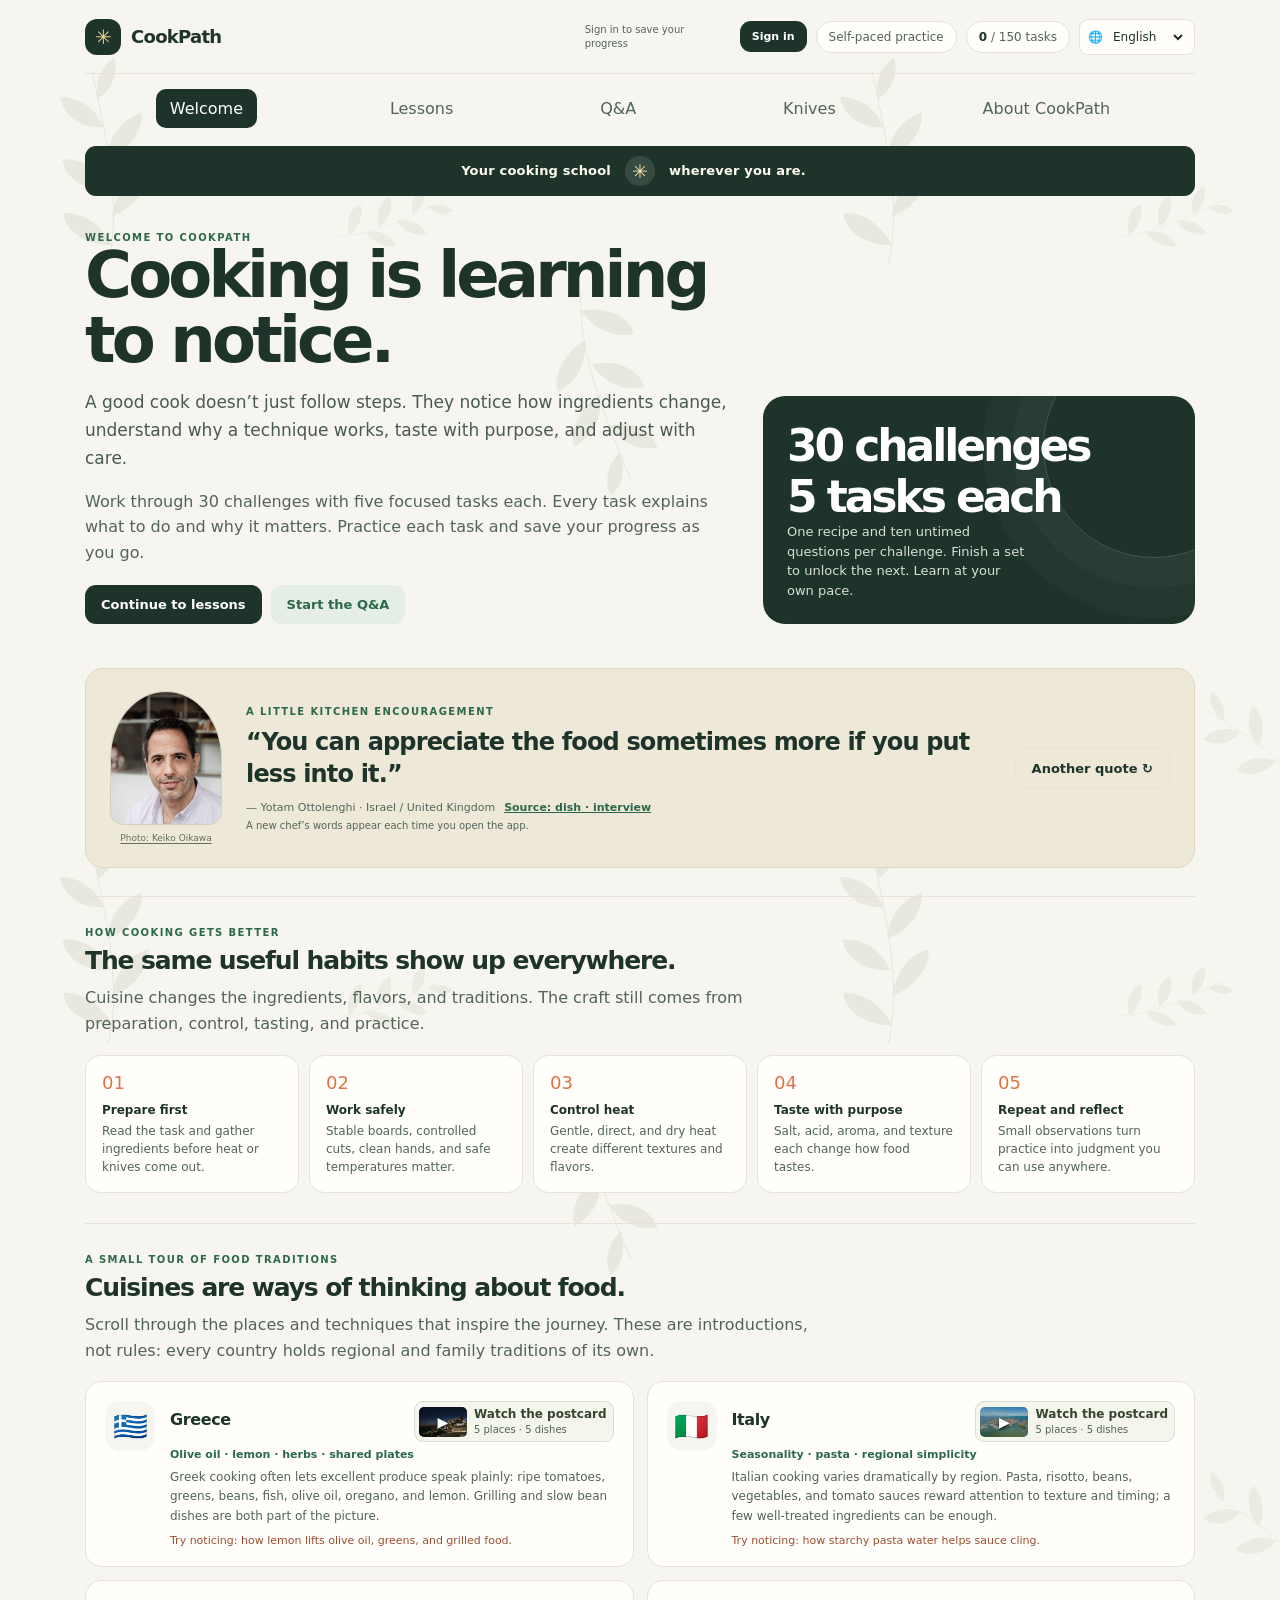
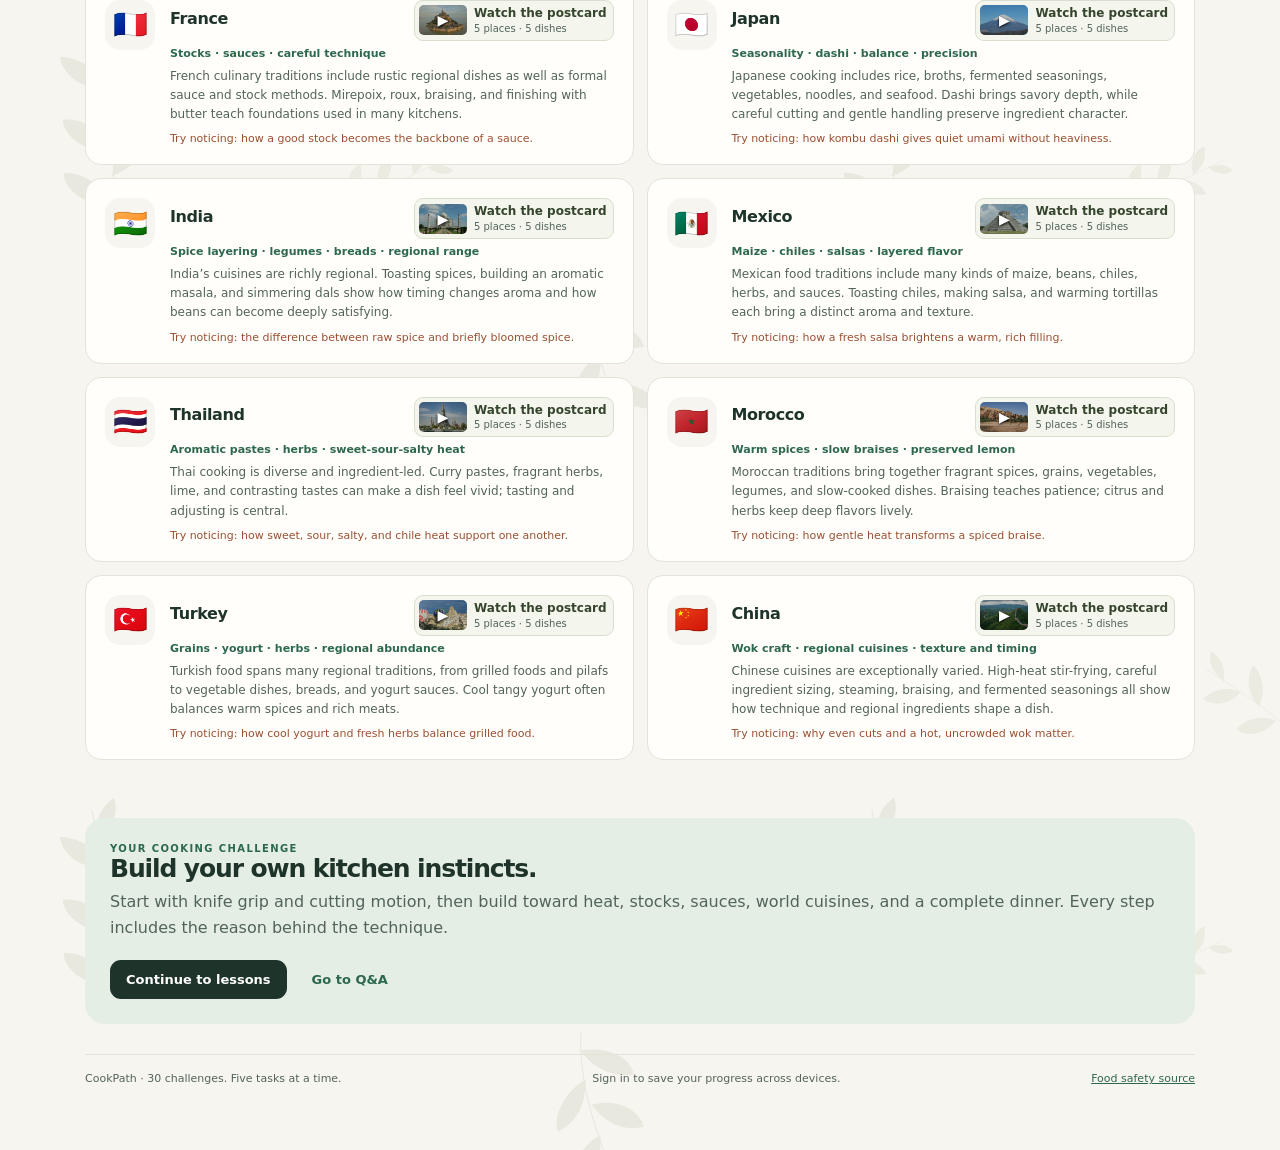
==== commit 5a56e39a: "Add secure AI practice evidence with camera photos and short clips [skip render]" ====
--- a/index.html
+++ b/index.html
@@ -21,6 +21,7 @@
   <link rel="stylesheet" href="additions.css">
   <link rel="stylesheet" href="refinements.css">
   <link rel="stylesheet" href="accounts.css">
+  <link rel="stylesheet" href="evidence.css">
 </head>
 <body>
   <div class="shell">
@@ -30,7 +31,7 @@
 
     <main>
       <section class="page active" id="page-welcome">
-        <div class="hero"><div><div class="eyebrow">Welcome to CookPath</div><h1>Cooking is learning to notice.</h1><p class="lead">A good cook doesn’t just follow steps. They notice how ingredients change, understand why a technique works, taste with purpose, and adjust with care.</p><p class="muted">Work through 30 challenges with five focused tasks each. Every task explains what to do and why it matters. Mark each one complete as you practice.</p><div class="actions"><button class="btn" data-go="lessons">Continue to lessons</button><button class="btn secondary" data-go="qa">Start the Q&amp;A</button></div></div><aside class="hero-stamp"><strong>30 challenges<br>5 tasks each</strong><span>One recipe and ten untimed questions per challenge. Finish a set to unlock the next. Learn at your own pace.</span></aside></div>
+        <div class="hero"><div><div class="eyebrow">Welcome to CookPath</div><h1>Cooking is learning to notice.</h1><p class="lead">A good cook doesn’t just follow steps. They notice how ingredients change, understand why a technique works, taste with purpose, and adjust with care.</p><p class="muted">Work through 30 challenges with five focused tasks each. Every task explains what to do and why it matters. Practice each task and save your progress as you go.</p><div class="actions"><button class="btn" data-go="lessons">Continue to lessons</button><button class="btn secondary" data-go="qa">Start the Q&amp;A</button></div></div><aside class="hero-stamp"><strong>30 challenges<br>5 tasks each</strong><span>One recipe and ten untimed questions per challenge. Finish a set to unlock the next. Learn at your own pace.</span></aside></div>
         <section class="card quote-panel" aria-label="Daily inspiration"><figure class="quote-portrait"><img id="quote-portrait" alt="" width="112" height="134" decoding="async"><figcaption><a id="quote-photo-credit" target="_blank" rel="noopener"></a><br><a id="quote-photo-license" target="_blank" rel="noopener"></a></figcaption></figure><div><div class="eyebrow">A little kitchen encouragement</div><blockquote id="quote-text" aria-live="polite"></blockquote><div class="quote-credit"><span id="quote-credit"></span><a id="quote-source" target="_blank" rel="noopener">Read the interview</a></div><div class="quote-change-note">A new chef’s words appear each time you open the app.</div></div><button class="btn outline quote-button" id="quote-next" type="button">Another quote ↻</button></section>
         <section class="section"><div class="section-intro"><div class="eyebrow">How cooking gets better</div><h2 style="margin-top:8px">The same useful habits show up everywhere.</h2><p class="muted">Cuisine changes the ingredients, flavors, and traditions. The craft still comes from preparation, control, tasting, and practice.</p></div><div class="principles"><article class="principle"><i>01</i><b>Prepare first</b><p>Read the task and gather ingredients before heat or knives come out.</p></article><article class="principle"><i>02</i><b>Work safely</b><p>Stable boards, controlled cuts, clean hands, and safe temperatures matter.</p></article><article class="principle"><i>03</i><b>Control heat</b><p>Gentle, direct, and dry heat create different textures and flavors.</p></article><article class="principle"><i>04</i><b>Taste with purpose</b><p>Salt, acid, aroma, and texture each change how food tastes.</p></article><article class="principle"><i>05</i><b>Repeat and reflect</b><p>Small observations turn practice into judgment you can use anywhere.</p></article></div></section>
         <section class="section"><div class="section-intro"><div class="eyebrow">A small tour of food traditions</div><h2 style="margin-top:8px">Cuisines are ways of thinking about food.</h2><p class="muted">Scroll through the places and techniques that inspire the journey. These are introductions, not rules: every country holds regional and family traditions of its own.</p></div>
@@ -72,6 +73,7 @@
   <script src="greek.js"></script>
   <script src="language.js"></script>
   <script src="lessons.js"></script>
+  <script src="evidence-data.js"></script>
   <script src="questions.js"></script>
   <script src="quotes.js"></script>
   <script src="portraits.js"></script>
@@ -84,6 +86,7 @@
   <script src="progress.js"></script>
   <script src="account-config.js"></script>
   <script src="accounts.js"></script>
+  <script src="evidence.js"></script>
   <script src="app.js"></script>
 </body>
 </html>
--- a/accounts.css
+++ b/accounts.css
@@ -1,3 +1,8 @@
 .account-controls{display:flex;align-items:center;gap:10px}.account-save-status{font-size:10px;color:var(--ink2);max-width:145px;line-height:1.4}.account-button{font-size:11px;padding:9px 12px;white-space:nowrap}.account-dialog{width:min(490px,calc(100% - 32px));border:1px solid var(--line);border-radius:20px;background:var(--paper);color:var(--ink);padding:25px;box-shadow:var(--shadow)}.account-dialog::backdrop{background:#122019a6}.account-heading{display:flex;justify-content:space-between;gap:18px;align-items:start}.account-heading h2{font-size:25px;margin-top:9px}.account-heading button{font-size:20px;padding:5px 10px}.account-form{display:grid;gap:12px}.account-form label{font-size:12px;font-weight:700}.account-form input{font:inherit;color:var(--ink);border:1px solid #b9c6b7;border-radius:10px;padding:12px;background:var(--white);min-width:0;width:100%}.account-dialog .muted{font-size:13px}.account-dialog [role=status]{font-size:12px;line-height:1.6;color:var(--green)}.account-dialog .account-error{color:var(--red)}.account-small{font-size:11px;color:var(--ink2);line-height:1.6;margin:0}.account-email{overflow-wrap:anywhere}.account-import{border-top:1px solid var(--line);margin-top:20px;padding-top:18px}.account-import p{font-size:12px;line-height:1.6;color:var(--ink2)}.choice-list:disabled .choice-button{cursor:default}.choice-list:disabled input{opacity:1}.answer-final{font-size:11px;color:var(--ink2);margin:9px 0 0}.choice-list[aria-busy=true]{opacity:.7}
 @media(max-width:700px){.topbar{height:auto;min-height:74px;gap:12px;flex-wrap:wrap;padding:12px 0}.status{flex-wrap:wrap;justify-content:flex-end}.account-save-status{display:none}.account-button{padding:8px 10px}.account-dialog{padding:20px}}
 .qa-layout>*,.qa-layout .card,.qa-card{min-width:0}.qa-days{max-width:100%;min-width:0}.choice-list{min-inline-size:0}.choice-button span{min-width:0;overflow-wrap:anywhere}
+.account-dialog{box-sizing:border-box;max-height:calc(100dvh - 32px);overflow-y:auto;overscroll-behavior:contain}.account-dialog-wide{width:min(790px,calc(100% - 32px))}.account-dialog .actions{display:flex;flex-wrap:wrap;gap:9px}.account-dialog [tabindex="-1"]:focus{outline:none}
+#account-analytics{margin-top:25px;border-top:1px solid var(--line);padding-top:24px}.account-stats{display:grid;grid-template-columns:repeat(3,minmax(0,1fr));gap:12px}.account-stat{background:var(--white);border:1px solid var(--line);border-radius:14px;padding:17px;min-width:0}.account-stat h3{font-weight:600;font-family:inherit;font-size:12px;line-height:1.5;margin:0;color:var(--ink2)}.account-stat p{margin:10px 0;line-height:1}.account-stat strong{font-size:32px;font-weight:600;color:var(--green)}.account-stat p span{font-size:12px;color:var(--ink2)}.account-stat small{display:block;font-size:11px;line-height:1.5;color:var(--ink2);margin-top:8px}.account-stat progress{display:block;width:100%;height:5px;appearance:none;border:0;border-radius:10px;overflow:hidden;background:var(--line);color:var(--green)}.account-stat progress::-webkit-progress-bar{background:var(--line)}.account-stat progress::-webkit-progress-value{background:var(--green);border-radius:10px}.account-stat progress::-moz-progress-bar{background:var(--green);border-radius:10px}
+.account-quiz-results{display:flex;align-items:center;gap:26px;margin-top:18px;padding:24px;background:#eaf0e6;border-radius:16px}.account-result-ring{flex:0 0 145px;width:145px;height:145px;border-radius:50%;background:conic-gradient(var(--green) 0 var(--result-angle),#b45e43 var(--result-angle) 360deg);display:grid;place-items:center}.account-result-ring[data-empty]{background:#cfd9ca}.account-result-ring>div{width:117px;height:117px;border-radius:50%;background:#eaf0e6;display:flex;flex-direction:column;align-items:center;justify-content:center;gap:4px}.account-result-ring strong{font-size:27px;color:var(--green)}.account-result-ring span{font-size:11px;color:var(--ink2)}.account-quiz-copy{flex:1;min-width:0}.account-quiz-copy h3{font-size:21px;margin:0 0 16px}.account-result-legend{padding:0;margin:0;list-style:none;display:grid;gap:12px}.account-result-legend li{display:flex;align-items:center;gap:8px;font-size:12px}.account-result-legend strong{margin-left:auto;white-space:nowrap}.result-dot{width:8px;height:8px;border-radius:50%;flex:0 0 8px}.result-correct{background:var(--green)}.result-wrong{background:#b45e43}.account-quiz-copy p,.account-next-step,.account-analytics-note{font-size:12px;line-height:1.7;color:var(--ink2)}.account-quiz-copy p{margin-bottom:0}.account-next-step{margin:18px 0}.account-analytics-note{padding:12px;border:1px solid var(--line);border-radius:10px}
+.account-breakdown{border-top:1px solid var(--line);padding-top:16px}.account-breakdown summary{cursor:pointer;font-size:14px;font-weight:700;color:var(--green);padding:5px 0}.account-breakdown>.account-small{margin-top:14px}.account-breakdown ol{list-style:none;margin:12px 0 0;padding:0}.account-challenge{display:grid;grid-template-columns:minmax(0,1fr) minmax(0,1.2fr);gap:18px;padding:18px 0;border-bottom:1px solid var(--line)}.account-challenge .eyebrow{font-size:9px}.account-challenge h4{font-size:15px;line-height:1.4;margin:6px 0}.account-challenge-status{font-size:10px;color:var(--ink2)}.account-challenge dl{margin:0;display:grid;grid-template-columns:repeat(4,minmax(0,1fr));gap:8px;align-items:center}.account-challenge dt{font-size:9px;line-height:1.4;color:var(--ink2);margin-bottom:6px}.account-challenge dd{font-size:13px;font-weight:600;margin:0}
+@media(max-width:560px){.account-stats{grid-template-columns:1fr;gap:8px}.account-stat{padding:13px 15px;display:grid;grid-template-columns:1fr auto;gap:7px 12px;align-items:center}.account-stat h3{grid-column:1}.account-stat p{grid-column:2;grid-row:1/3;margin:0}.account-stat strong{font-size:27px}.account-stat progress{grid-column:1;grid-row:2}.account-stat small{grid-column:1/-1;margin:0}.account-quiz-results{padding:18px 15px;gap:20px;flex-direction:column}.account-result-ring{flex-basis:125px;width:125px;height:125px}.account-result-ring>div{width:101px;height:101px}.account-quiz-copy{width:100%}.account-quiz-copy h3{text-align:center}.account-challenge{grid-template-columns:1fr;gap:12px}.account-challenge dl{gap:10px}.account-dialog .actions .btn{font-size:11px;padding:10px 12px}}
--- a/evidence.css
+++ b/evidence.css
@@ -0,0 +1,3 @@
+.evidence-check{border:1px solid var(--line);border-radius:12px;padding:15px;margin-top:14px;background:var(--white)}.evidence-check .eyebrow{font-size:9px}.evidence-check ul,.evidence-criteria ul{padding-left:19px;font-size:12px;line-height:1.7;color:var(--ink2)}.evidence-check .btn{font-size:12px;margin-top:6px}
+.evidence-dialog{box-sizing:border-box;width:min(620px,calc(100% - 32px));max-height:calc(100dvh - 32px);overflow-y:auto;overscroll-behavior:contain;background:var(--paper);color:var(--ink);border:1px solid var(--line);border-radius:20px;padding:25px;box-shadow:var(--shadow)}.evidence-dialog::backdrop{background:#122019a6}.evidence-heading{display:flex;gap:20px;justify-content:space-between;align-items:start}.evidence-heading h2{font-size:24px;line-height:1.2;margin:10px 0 0}.evidence-heading>button{font-size:20px;padding:5px 10px}.evidence-intro{font-size:13px;line-height:1.7;color:var(--ink2)}.evidence-criteria{background:#eaf0e6;padding:15px 18px;border-radius:12px;margin:20px 0}.evidence-criteria h3{font-size:15px;margin:0}.evidence-criteria ul{margin-bottom:0}.evidence-file-actions{display:flex;gap:10px;flex-wrap:wrap}.evidence-file-actions label{position:relative;cursor:pointer;font-size:12px;overflow:hidden}.evidence-file-input{position:absolute;inset:0;width:100%;height:100%;opacity:0;cursor:pointer}.evidence-file-actions label:focus-within{outline:2px solid var(--green);outline-offset:3px}.evidence-small{font-size:11px;line-height:1.7;color:var(--ink2)}#evidence-preview img,#evidence-preview video{display:block;width:100%;max-height:260px;object-fit:contain;background:#eaf0e6;border-radius:12px;margin-top:16px}#evidence-message{font-size:13px;line-height:1.7;color:var(--green)}#evidence-message.evidence-error{color:var(--red)}.evidence-feedback{font-size:12px;line-height:1.7;border-radius:12px;padding:14px;margin-top:14px}.evidence-feedback p{margin:5px 0 0}.evidence-approved{background:#eaf0e6;color:var(--green)}.evidence-retry{background:#f7eadc;color:#774a26}.evidence-dialog .btn:disabled{cursor:default;opacity:.55}
+@media(max-width:560px){.evidence-dialog{padding:20px}.evidence-heading h2{font-size:21px}.evidence-dialog .eyebrow{font-size:9px}.evidence-file-actions .btn{font-size:11px;padding:11px 12px}}
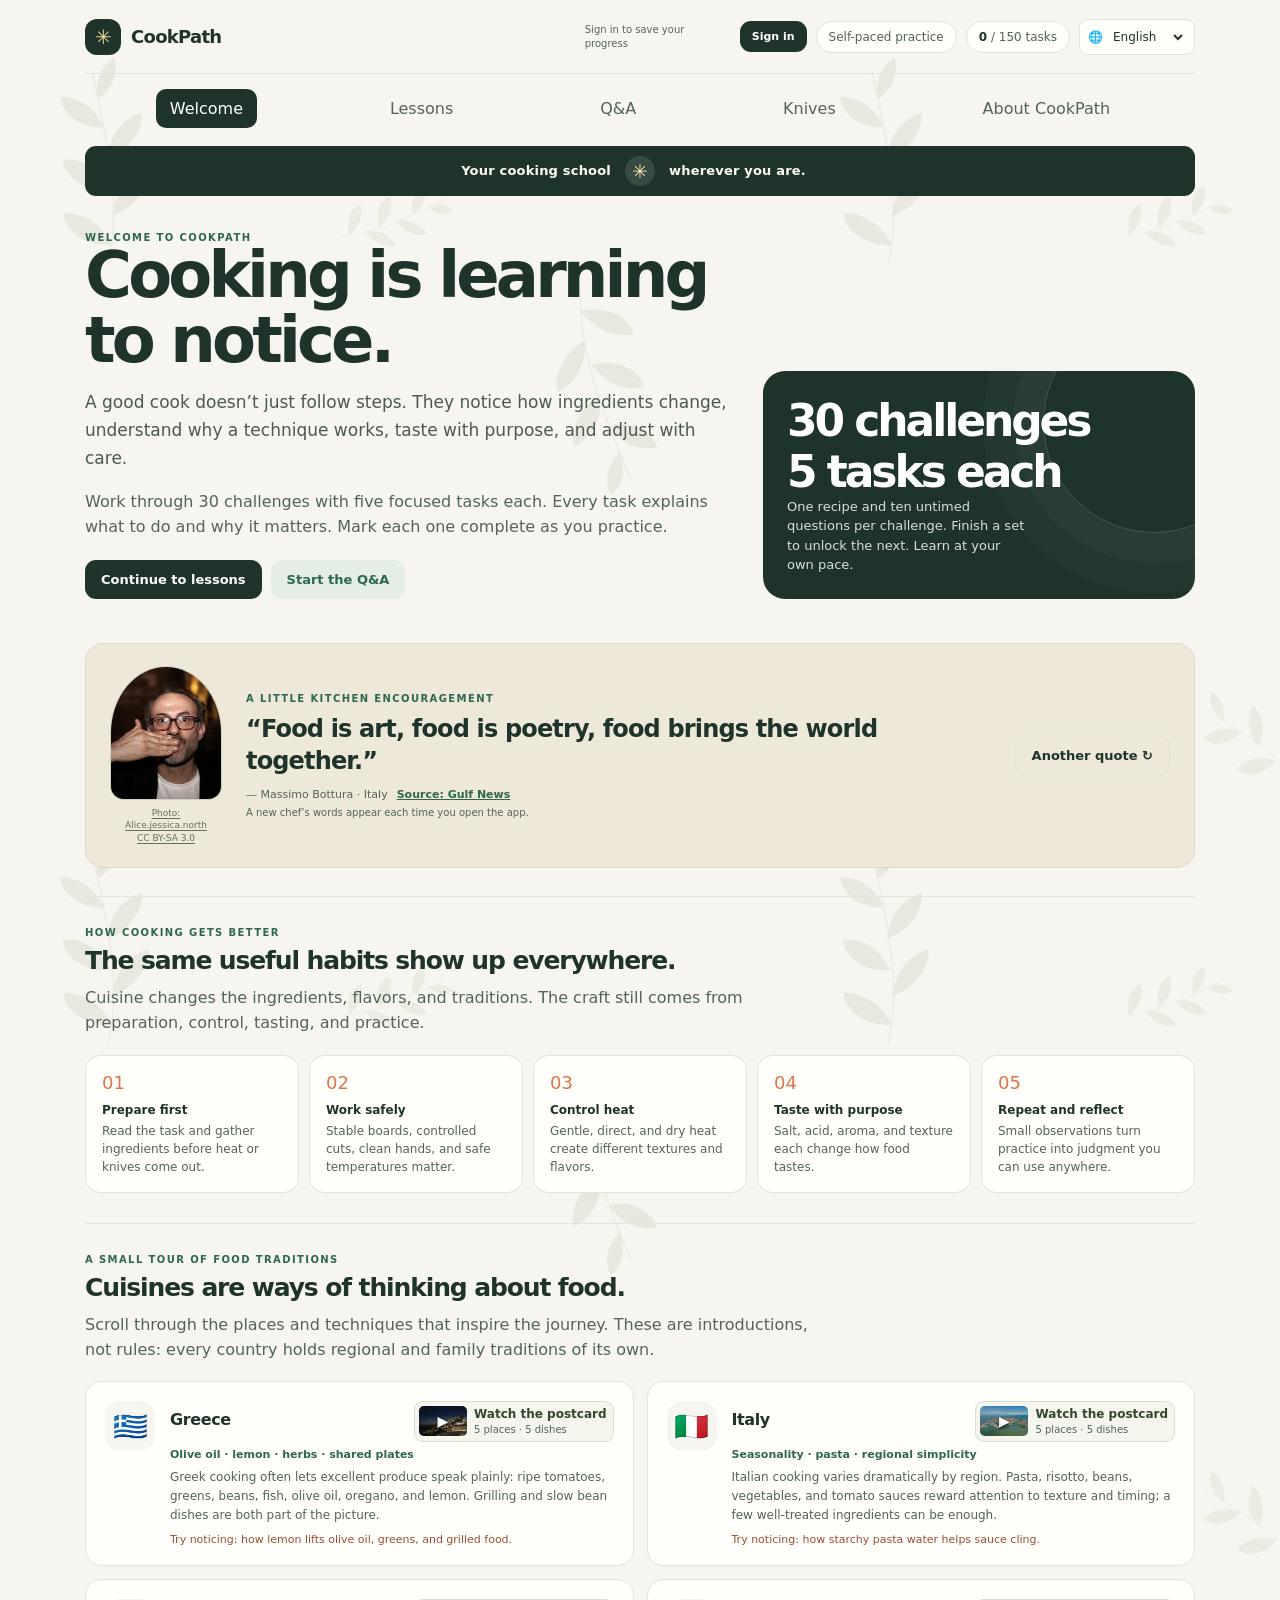
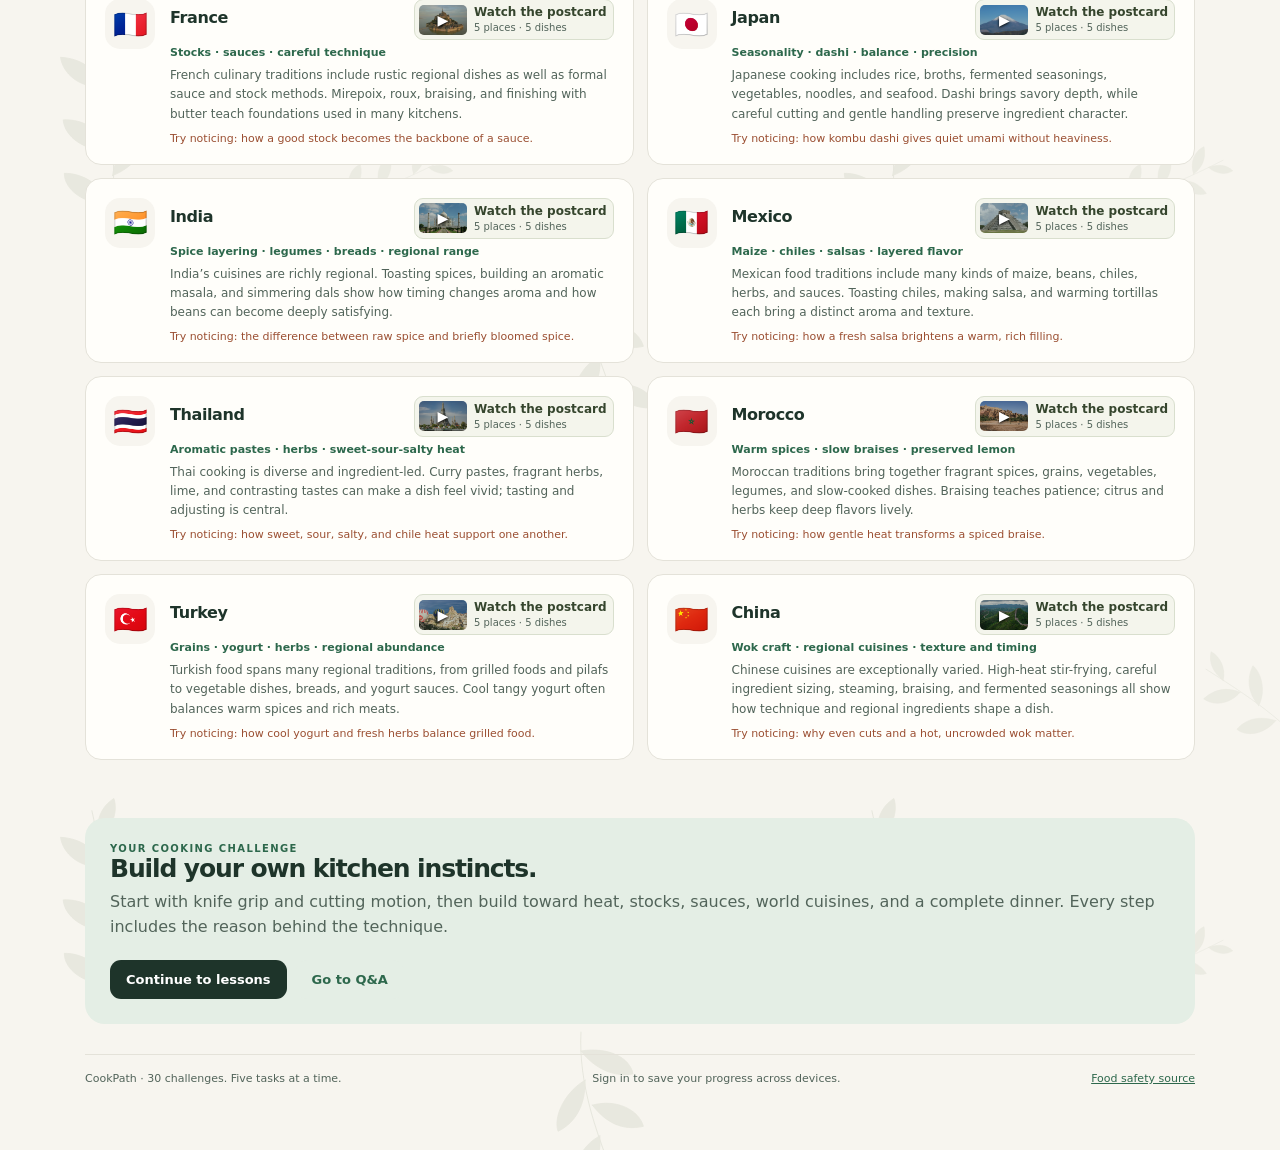
==== commit 3c64ff5b: "Restore public course with progress dashboard; retain evidence work privately [skip render]" ====
--- a/index.html
+++ b/index.html
@@ -21,7 +21,6 @@
   <link rel="stylesheet" href="additions.css">
   <link rel="stylesheet" href="refinements.css">
   <link rel="stylesheet" href="accounts.css">
-  <link rel="stylesheet" href="evidence.css">
 </head>
 <body>
   <div class="shell">
@@ -31,7 +30,7 @@
 
     <main>
       <section class="page active" id="page-welcome">
-        <div class="hero"><div><div class="eyebrow">Welcome to CookPath</div><h1>Cooking is learning to notice.</h1><p class="lead">A good cook doesn’t just follow steps. They notice how ingredients change, understand why a technique works, taste with purpose, and adjust with care.</p><p class="muted">Work through 30 challenges with five focused tasks each. Every task explains what to do and why it matters. Practice each task and save your progress as you go.</p><div class="actions"><button class="btn" data-go="lessons">Continue to lessons</button><button class="btn secondary" data-go="qa">Start the Q&amp;A</button></div></div><aside class="hero-stamp"><strong>30 challenges<br>5 tasks each</strong><span>One recipe and ten untimed questions per challenge. Finish a set to unlock the next. Learn at your own pace.</span></aside></div>
+        <div class="hero"><div><div class="eyebrow">Welcome to CookPath</div><h1>Cooking is learning to notice.</h1><p class="lead">A good cook doesn’t just follow steps. They notice how ingredients change, understand why a technique works, taste with purpose, and adjust with care.</p><p class="muted">Work through 30 challenges with five focused tasks each. Every task explains what to do and why it matters. Mark each one complete as you practice.</p><div class="actions"><button class="btn" data-go="lessons">Continue to lessons</button><button class="btn secondary" data-go="qa">Start the Q&amp;A</button></div></div><aside class="hero-stamp"><strong>30 challenges<br>5 tasks each</strong><span>One recipe and ten untimed questions per challenge. Finish a set to unlock the next. Learn at your own pace.</span></aside></div>
         <section class="card quote-panel" aria-label="Daily inspiration"><figure class="quote-portrait"><img id="quote-portrait" alt="" width="112" height="134" decoding="async"><figcaption><a id="quote-photo-credit" target="_blank" rel="noopener"></a><br><a id="quote-photo-license" target="_blank" rel="noopener"></a></figcaption></figure><div><div class="eyebrow">A little kitchen encouragement</div><blockquote id="quote-text" aria-live="polite"></blockquote><div class="quote-credit"><span id="quote-credit"></span><a id="quote-source" target="_blank" rel="noopener">Read the interview</a></div><div class="quote-change-note">A new chef’s words appear each time you open the app.</div></div><button class="btn outline quote-button" id="quote-next" type="button">Another quote ↻</button></section>
         <section class="section"><div class="section-intro"><div class="eyebrow">How cooking gets better</div><h2 style="margin-top:8px">The same useful habits show up everywhere.</h2><p class="muted">Cuisine changes the ingredients, flavors, and traditions. The craft still comes from preparation, control, tasting, and practice.</p></div><div class="principles"><article class="principle"><i>01</i><b>Prepare first</b><p>Read the task and gather ingredients before heat or knives come out.</p></article><article class="principle"><i>02</i><b>Work safely</b><p>Stable boards, controlled cuts, clean hands, and safe temperatures matter.</p></article><article class="principle"><i>03</i><b>Control heat</b><p>Gentle, direct, and dry heat create different textures and flavors.</p></article><article class="principle"><i>04</i><b>Taste with purpose</b><p>Salt, acid, aroma, and texture each change how food tastes.</p></article><article class="principle"><i>05</i><b>Repeat and reflect</b><p>Small observations turn practice into judgment you can use anywhere.</p></article></div></section>
         <section class="section"><div class="section-intro"><div class="eyebrow">A small tour of food traditions</div><h2 style="margin-top:8px">Cuisines are ways of thinking about food.</h2><p class="muted">Scroll through the places and techniques that inspire the journey. These are introductions, not rules: every country holds regional and family traditions of its own.</p></div>
@@ -73,7 +72,6 @@
   <script src="greek.js"></script>
   <script src="language.js"></script>
   <script src="lessons.js"></script>
-  <script src="evidence-data.js"></script>
   <script src="questions.js"></script>
   <script src="quotes.js"></script>
   <script src="portraits.js"></script>
@@ -86,7 +84,6 @@
   <script src="progress.js"></script>
   <script src="account-config.js"></script>
   <script src="accounts.js"></script>
-  <script src="evidence.js"></script>
   <script src="app.js"></script>
 </body>
 </html>
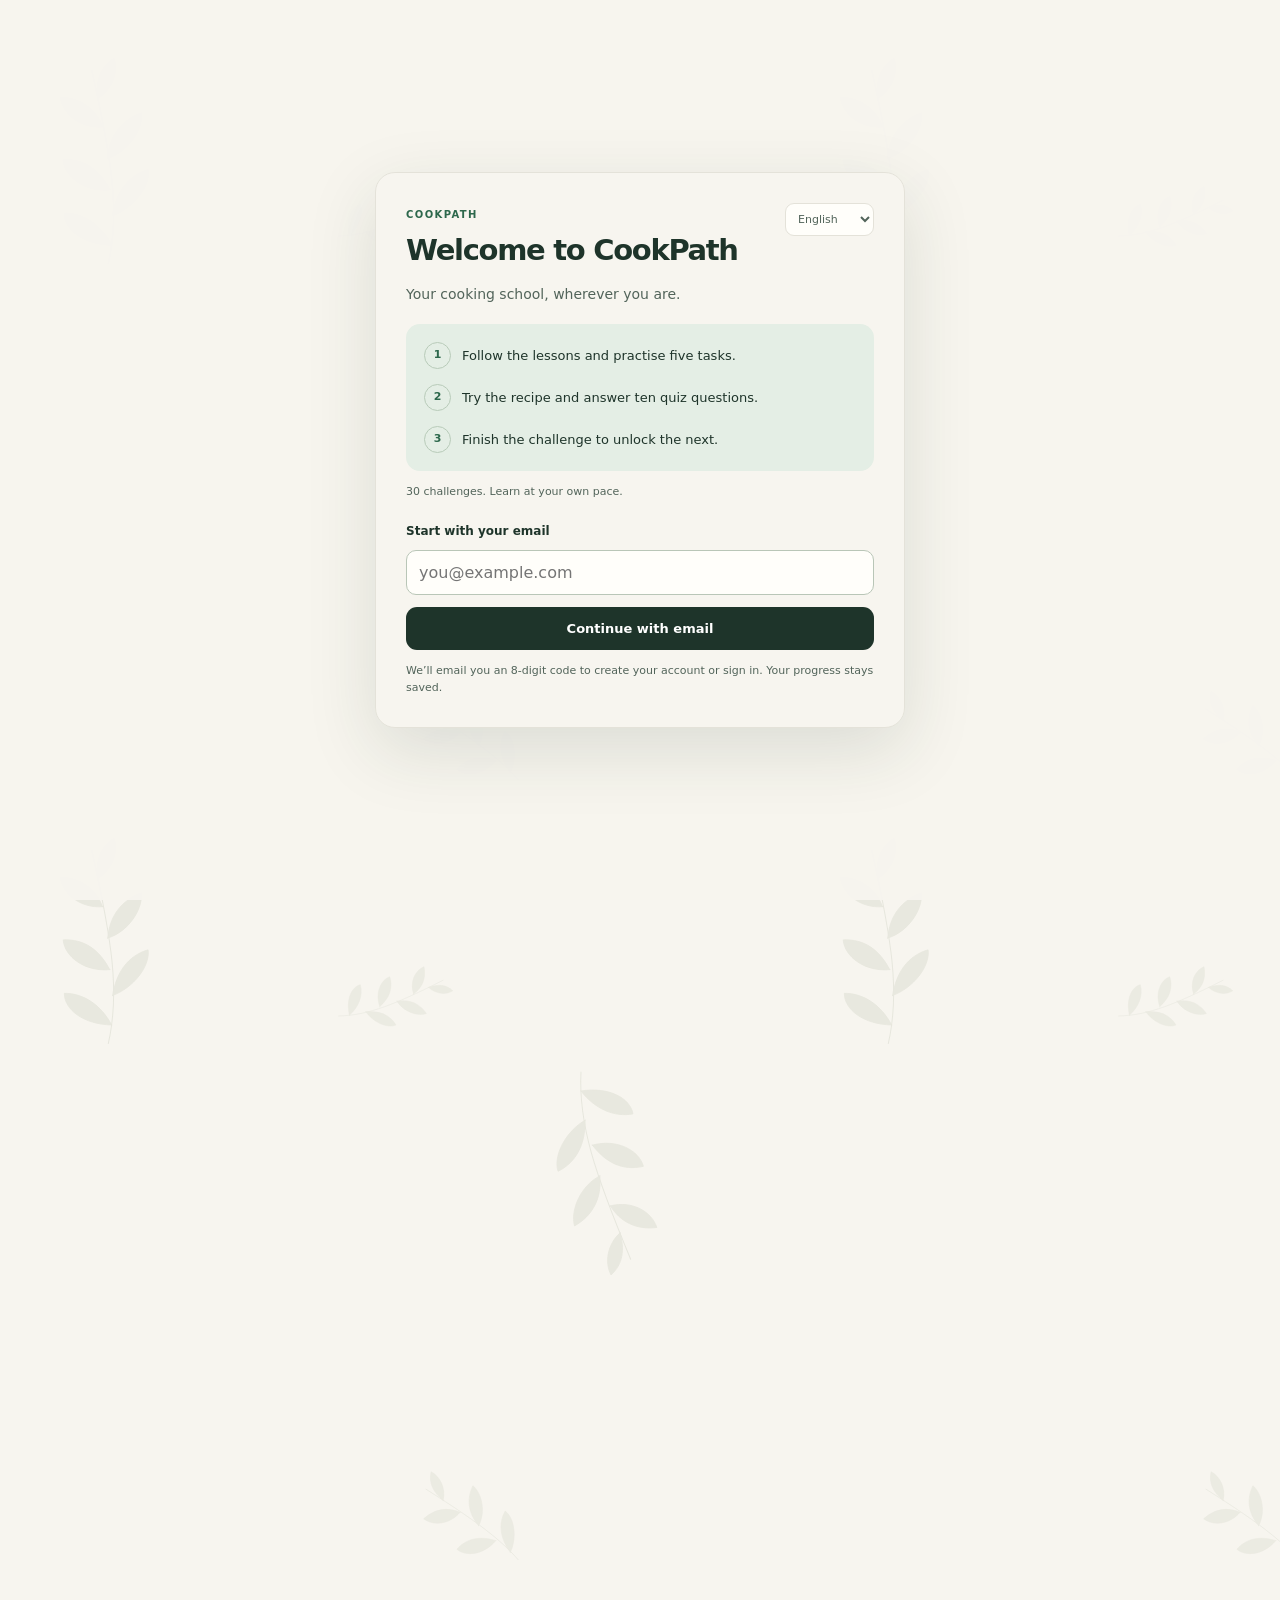
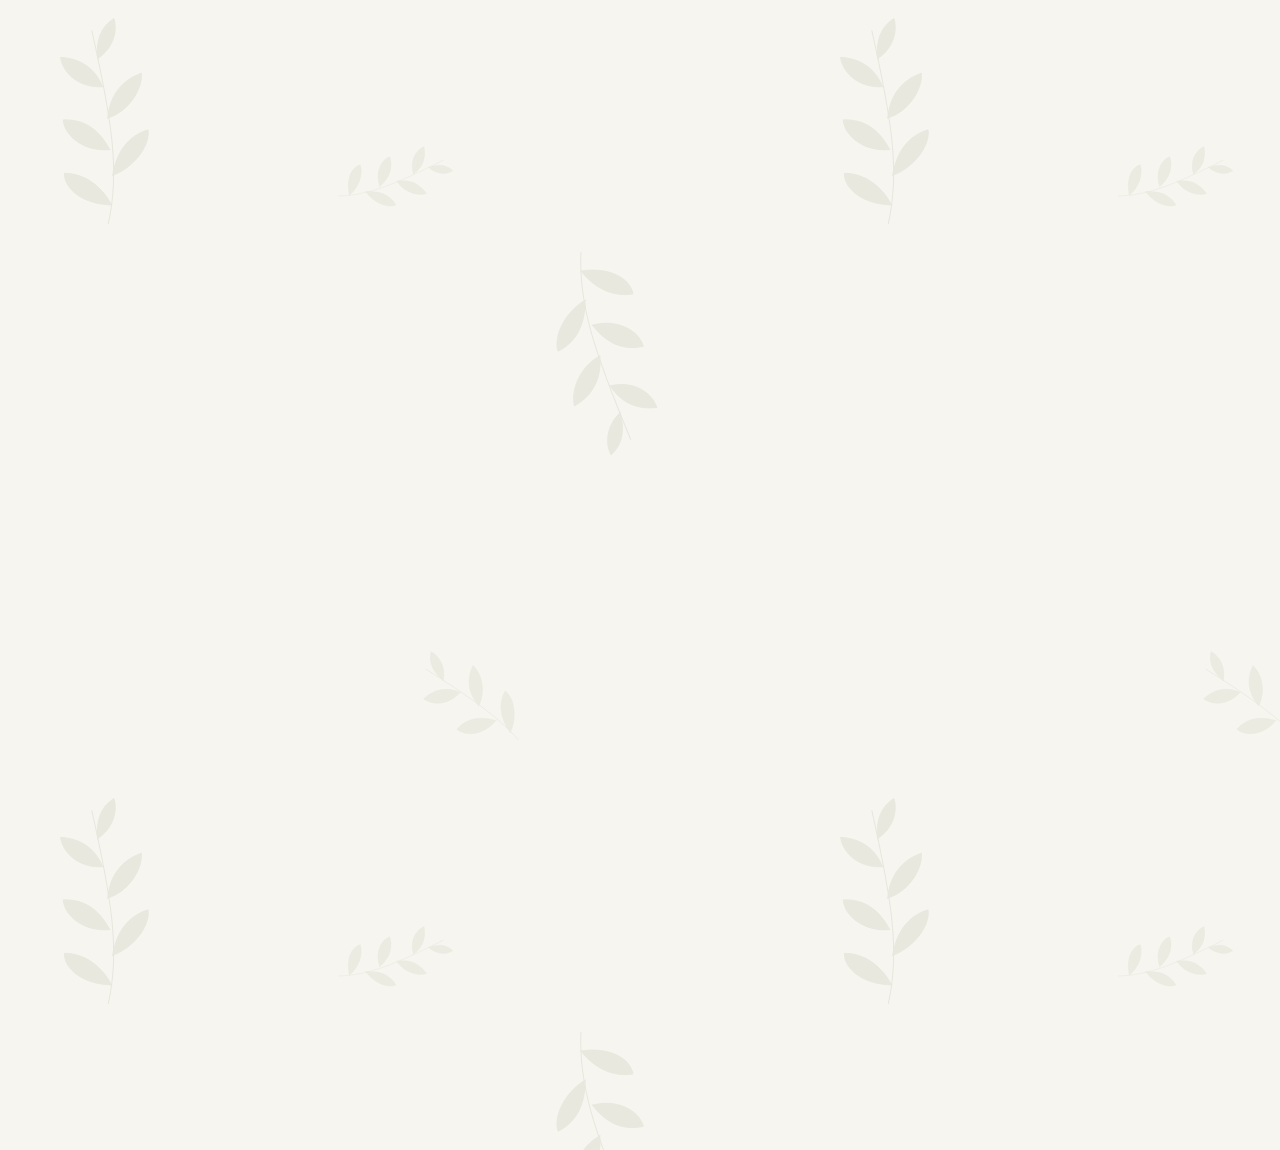
==== commit d3ea27dd: "Welcome learners with a concise guide and verified email entry [skip render]" ====
--- a/index.html
+++ b/index.html
@@ -1,5 +1,5 @@
 <!doctype html>
-<html lang="en">
+<html lang="en" data-account-entry="checking">
 <head>
   <meta charset="utf-8">
   <meta name="viewport" content="width=device-width, initial-scale=1">
@@ -21,8 +21,12 @@
   <link rel="stylesheet" href="additions.css">
   <link rel="stylesheet" href="refinements.css">
   <link rel="stylesheet" href="accounts.css">
+  <style>
+    html[data-account-entry] .shell{visibility:hidden;pointer-events:none}#account-entry-loader{display:none}html[data-account-entry="checking"] #account-entry-loader{position:fixed;inset:0;display:grid;place-content:center;gap:15px;text-align:center;background:#f7f5ef;color:#1e342a;z-index:50;font:600 18px system-ui}#account-entry-loader img{width:54px;height:54px;margin:auto}#account-entry-loader small{font-size:12px;font-weight:400;color:#52645a}
+  </style>
 </head>
 <body>
+  <div id="account-entry-loader" role="status"><img src="icon.svg" alt=""><span>CookPath</span><small>Loading · Φόρτωση</small><noscript><p>Enable JavaScript to sign in. · Ενεργοποιήστε τη JavaScript για σύνδεση.</p></noscript></div>
   <div class="shell">
     <header class="topbar"><div class="brand"><div class="brandmark">✳</div><span>CookPath</span></div><div class="status"><span class="status-pill">Self-paced practice</span><span class="status-pill extra"><strong id="total-done">0</strong> / 150 tasks</span><label class="language-picker" data-language-picker><span aria-hidden="true">🌐</span><select id="language-select" aria-label="Language / Γλώσσα"><option value="en" lang="en">English</option><option value="el" lang="el">Ελληνικά</option></select></label></div></header>
     <nav class="nav" aria-label="Main navigation"><button class="active" data-page="welcome">Welcome</button><button data-page="lessons">Lessons</button><button data-page="qa">Q&amp;A</button><button data-page="knives">Knives</button><button data-page="about">About CookPath</button></nav>
--- a/accounts.css
+++ b/accounts.css
@@ -1,6 +1,8 @@
 .account-controls{display:flex;align-items:center;gap:10px}.account-save-status{font-size:10px;color:var(--ink2);max-width:145px;line-height:1.4}.account-button{font-size:11px;padding:9px 12px;white-space:nowrap}.account-dialog{width:min(490px,calc(100% - 32px));border:1px solid var(--line);border-radius:20px;background:var(--paper);color:var(--ink);padding:25px;box-shadow:var(--shadow)}.account-dialog::backdrop{background:#122019a6}.account-heading{display:flex;justify-content:space-between;gap:18px;align-items:start}.account-heading h2{font-size:25px;margin-top:9px}.account-heading button{font-size:20px;padding:5px 10px}.account-form{display:grid;gap:12px}.account-form label{font-size:12px;font-weight:700}.account-form input{font:inherit;color:var(--ink);border:1px solid #b9c6b7;border-radius:10px;padding:12px;background:var(--white);min-width:0;width:100%}.account-dialog .muted{font-size:13px}.account-dialog [role=status]{font-size:12px;line-height:1.6;color:var(--green)}.account-dialog .account-error{color:var(--red)}.account-small{font-size:11px;color:var(--ink2);line-height:1.6;margin:0}.account-email{overflow-wrap:anywhere}.account-import{border-top:1px solid var(--line);margin-top:20px;padding-top:18px}.account-import p{font-size:12px;line-height:1.6;color:var(--ink2)}.choice-list:disabled .choice-button{cursor:default}.choice-list:disabled input{opacity:1}.answer-final{font-size:11px;color:var(--ink2);margin:9px 0 0}.choice-list[aria-busy=true]{opacity:.7}
 @media(max-width:700px){.topbar{height:auto;min-height:74px;gap:12px;flex-wrap:wrap;padding:12px 0}.status{flex-wrap:wrap;justify-content:flex-end}.account-save-status{display:none}.account-button{padding:8px 10px}.account-dialog{padding:20px}}
 .qa-layout>*,.qa-layout .card,.qa-card{min-width:0}.qa-days{max-width:100%;min-width:0}.choice-list{min-inline-size:0}.choice-button span{min-width:0;overflow-wrap:anywhere}
+.account-welcome{width:min(530px,calc(100% - 32px));padding:30px;box-shadow:0 22px 70px #1e342a20}.account-welcome::backdrop{background:#f7f5eff5}.account-welcome .account-heading h2{font-size:29px;line-height:1.12;margin:12px 0 0}.account-welcome #account-message:empty{display:none}.account-welcome #account-message{margin:15px 0 0}.account-welcome-intro>p:first-child{font-size:14px;line-height:1.6;color:var(--ink2);margin:16px 0}.account-welcome-intro ol{list-style:none;counter-reset:welcome-step;display:grid;gap:15px;padding:18px;margin:19px 0 12px;background:var(--green-pale);border-radius:14px}.account-welcome-intro li{counter-increment:welcome-step;display:flex;gap:11px;align-items:center;font-size:13px;line-height:1.5}.account-welcome-intro li:before{content:counter(welcome-step);display:grid;place-items:center;flex:0 0 25px;height:25px;border:1px solid #b8cbb9;border-radius:50%;font-size:11px;font-weight:700;color:var(--green)}.account-welcome .account-form{margin-top:23px}.account-welcome .account-form>.muted{margin-bottom:3px;overflow-wrap:anywhere}.account-welcome .account-form>.btn{width:100%;padding:14px}.account-welcome .account-form input{font-size:16px}.account-welcome .account-code-actions{display:flex;gap:10px;flex-wrap:wrap}.account-code-actions .btn{font-size:12px;padding:10px 13px}#account-entry-language{font:inherit;font-size:11px;color:var(--ink2);padding:8px;border:1px solid var(--line);border-radius:9px;background:var(--white);max-width:100px;flex:0 0 auto}.account-welcome>button{margin-top:15px}
+@media(max-width:560px){.account-welcome{padding:23px 20px}.account-welcome .account-heading{gap:12px}.account-welcome .account-heading h2{font-size:25px}.account-welcome-intro ol{padding:15px;gap:13px}.account-welcome-intro li{font-size:12px}.account-welcome .account-small{font-size:11px}}
 .account-dialog{box-sizing:border-box;max-height:calc(100dvh - 32px);overflow-y:auto;overscroll-behavior:contain}.account-dialog-wide{width:min(790px,calc(100% - 32px))}.account-dialog .actions{display:flex;flex-wrap:wrap;gap:9px}.account-dialog [tabindex="-1"]:focus{outline:none}
 #account-analytics{margin-top:25px;border-top:1px solid var(--line);padding-top:24px}.account-stats{display:grid;grid-template-columns:repeat(3,minmax(0,1fr));gap:12px}.account-stat{background:var(--white);border:1px solid var(--line);border-radius:14px;padding:17px;min-width:0}.account-stat h3{font-weight:600;font-family:inherit;font-size:12px;line-height:1.5;margin:0;color:var(--ink2)}.account-stat p{margin:10px 0;line-height:1}.account-stat strong{font-size:32px;font-weight:600;color:var(--green)}.account-stat p span{font-size:12px;color:var(--ink2)}.account-stat small{display:block;font-size:11px;line-height:1.5;color:var(--ink2);margin-top:8px}.account-stat progress{display:block;width:100%;height:5px;appearance:none;border:0;border-radius:10px;overflow:hidden;background:var(--line);color:var(--green)}.account-stat progress::-webkit-progress-bar{background:var(--line)}.account-stat progress::-webkit-progress-value{background:var(--green);border-radius:10px}.account-stat progress::-moz-progress-bar{background:var(--green);border-radius:10px}
 .account-quiz-results{display:flex;align-items:center;gap:26px;margin-top:18px;padding:24px;background:#eaf0e6;border-radius:16px}.account-result-ring{flex:0 0 145px;width:145px;height:145px;border-radius:50%;background:conic-gradient(var(--green) 0 var(--result-angle),#b45e43 var(--result-angle) 360deg);display:grid;place-items:center}.account-result-ring[data-empty]{background:#cfd9ca}.account-result-ring>div{width:117px;height:117px;border-radius:50%;background:#eaf0e6;display:flex;flex-direction:column;align-items:center;justify-content:center;gap:4px}.account-result-ring strong{font-size:27px;color:var(--green)}.account-result-ring span{font-size:11px;color:var(--ink2)}.account-quiz-copy{flex:1;min-width:0}.account-quiz-copy h3{font-size:21px;margin:0 0 16px}.account-result-legend{padding:0;margin:0;list-style:none;display:grid;gap:12px}.account-result-legend li{display:flex;align-items:center;gap:8px;font-size:12px}.account-result-legend strong{margin-left:auto;white-space:nowrap}.result-dot{width:8px;height:8px;border-radius:50%;flex:0 0 8px}.result-correct{background:var(--green)}.result-wrong{background:#b45e43}.account-quiz-copy p,.account-next-step,.account-analytics-note{font-size:12px;line-height:1.7;color:var(--ink2)}.account-quiz-copy p{margin-bottom:0}.account-next-step{margin:18px 0}.account-analytics-note{padding:12px;border:1px solid var(--line);border-radius:10px}
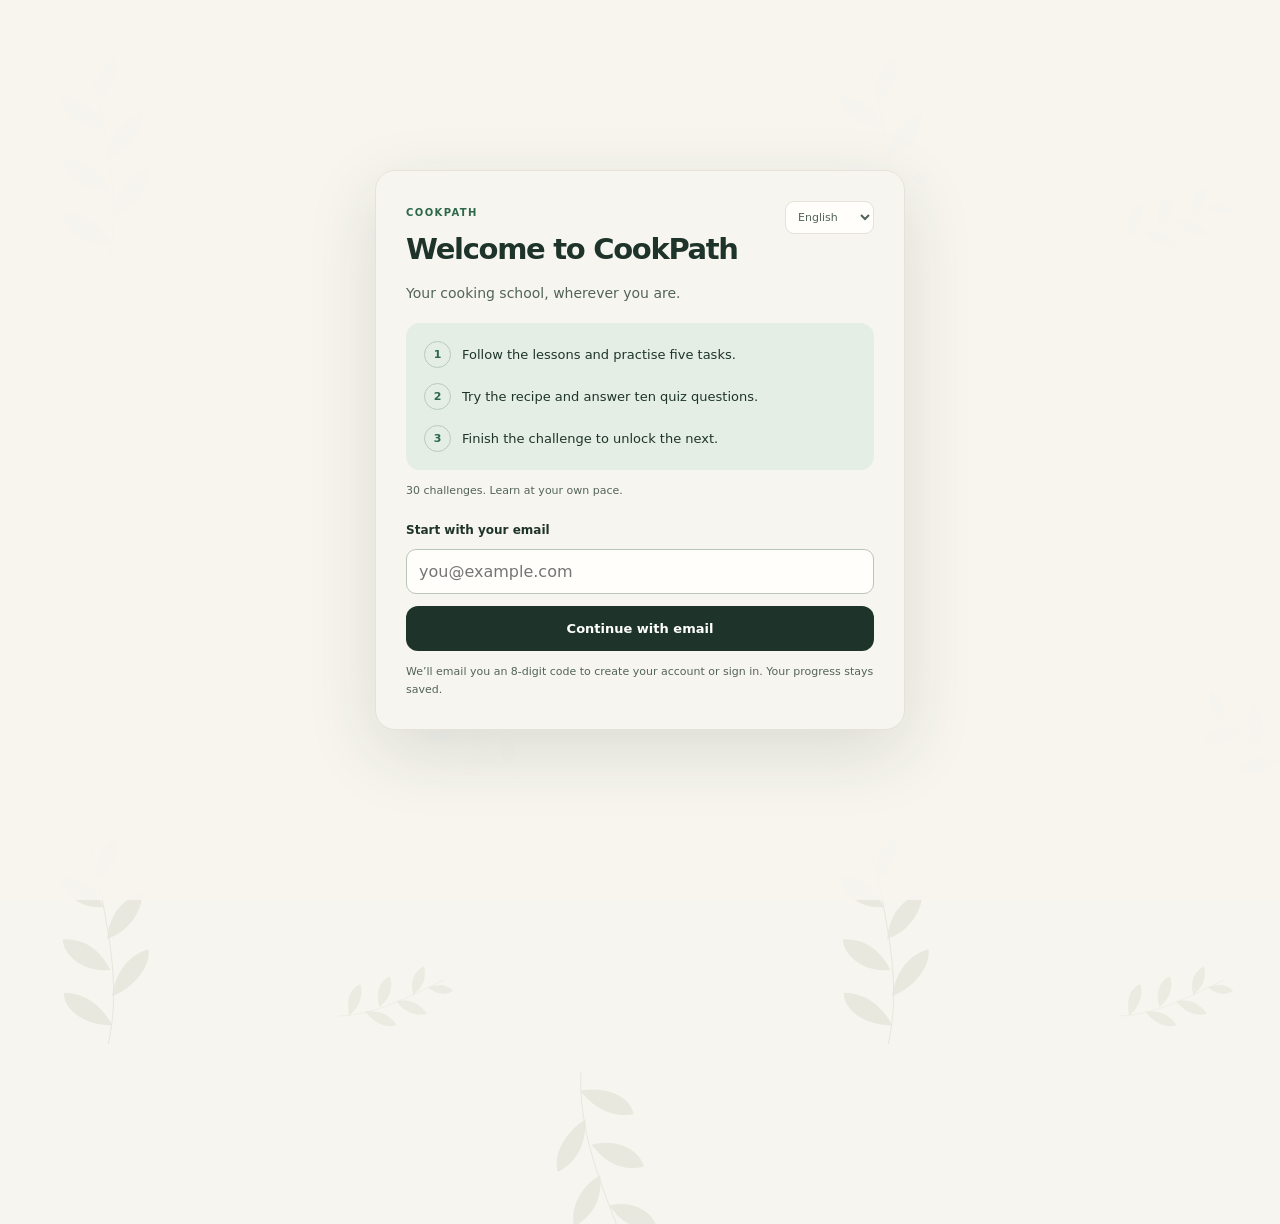
==== commit 0ce1d813: "Focus CookPath around the next lesson, quiz and food inspiration [skip render]" ====
--- a/index.html
+++ b/index.html
@@ -21,6 +21,7 @@
   <link rel="stylesheet" href="additions.css">
   <link rel="stylesheet" href="refinements.css">
   <link rel="stylesheet" href="accounts.css">
+  <link rel="stylesheet" href="experience.css">
   <style>
     html[data-account-entry] .shell{visibility:hidden;pointer-events:none}#account-entry-loader{display:none}html[data-account-entry="checking"] #account-entry-loader{position:fixed;inset:0;display:grid;place-content:center;gap:15px;text-align:center;background:#f7f5ef;color:#1e342a;z-index:50;font:600 18px system-ui}#account-entry-loader img{width:54px;height:54px;margin:auto}#account-entry-loader small{font-size:12px;font-weight:400;color:#52645a}
   </style>
@@ -28,16 +29,41 @@
 <body>
   <div id="account-entry-loader" role="status"><img src="icon.svg" alt=""><span>CookPath</span><small>Loading · Φόρτωση</small><noscript><p>Enable JavaScript to sign in. · Ενεργοποιήστε τη JavaScript για σύνδεση.</p></noscript></div>
   <div class="shell">
-    <header class="topbar"><div class="brand"><div class="brandmark">✳</div><span>CookPath</span></div><div class="status"><span class="status-pill">Self-paced practice</span><span class="status-pill extra"><strong id="total-done">0</strong> / 150 tasks</span><label class="language-picker" data-language-picker><span aria-hidden="true">🌐</span><select id="language-select" aria-label="Language / Γλώσσα"><option value="en" lang="en">English</option><option value="el" lang="el">Ελληνικά</option></select></label></div></header>
-    <nav class="nav" aria-label="Main navigation"><button class="active" data-page="welcome">Welcome</button><button data-page="lessons">Lessons</button><button data-page="qa">Q&amp;A</button><button data-page="knives">Knives</button><button data-page="about">About CookPath</button></nav>
+    <header class="topbar"><div class="brand"><div class="brandmark">✳</div><span>CookPath</span></div><div class="status"><span class="status-pill extra" hidden><strong id="total-done">0</strong> / 150 tasks</span><label class="language-picker" data-language-picker><span aria-hidden="true">🌐</span><select id="language-select" aria-label="Language / Γλώσσα"><option value="en" lang="en">English</option><option value="el" lang="el">Ελληνικά</option></select></label></div></header>
+    <nav class="nav" aria-label="Main navigation"><button class="active" data-page="welcome" aria-current="page"><span aria-hidden="true">⌂</span> Home</button><button data-page="lessons"><span aria-hidden="true">◫</span> Learn</button><button data-page="qa"><span aria-hidden="true">✓</span> Quiz</button><button data-page="explore"><span aria-hidden="true">✳</span> Explore</button></nav>
     <div class="school-banner"><strong class="banner-first">Your cooking school</strong><span class="school-banner-mark" aria-hidden="true">✳</span><strong class="banner-second">wherever you are.</strong></div>
 
     <main>
-      <section class="page active" id="page-welcome">
-        <div class="hero"><div><div class="eyebrow">Welcome to CookPath</div><h1>Cooking is learning to notice.</h1><p class="lead">A good cook doesn’t just follow steps. They notice how ingredients change, understand why a technique works, taste with purpose, and adjust with care.</p><p class="muted">Work through 30 challenges with five focused tasks each. Every task explains what to do and why it matters. Mark each one complete as you practice.</p><div class="actions"><button class="btn" data-go="lessons">Continue to lessons</button><button class="btn secondary" data-go="qa">Start the Q&amp;A</button></div></div><aside class="hero-stamp"><strong>30 challenges<br>5 tasks each</strong><span>One recipe and ten untimed questions per challenge. Finish a set to unlock the next. Learn at your own pace.</span></aside></div>
+      <section class="page active" id="page-welcome" aria-labelledby="home-title">
+        <div class="home-hero">
+          <div class="home-copy"><div class="eyebrow">YOUR KITCHEN. YOUR PACE.</div><h1 id="home-title" tabindex="-1">A little practice.<br>A better cook.</h1><p class="home-intro">Build confidence, one delicious step at a time. We’ll show you what to do next.</p>
+            <div id="home-next" class="next-step"><div class="eyebrow" id="home-challenge-label"></div><h2 id="home-challenge-title"></h2><p id="home-next-copy"></p><button class="btn" id="home-continue" type="button">Start cooking <span aria-hidden="true">↗</span></button><div class="home-progress-label"><span>THIS CHALLENGE</span><span id="home-progress-text"></span></div><div class="bar"><span id="home-progress"></span></div></div>
+          </div>
+          <div class="food-story" aria-label="A taste of what you’ll learn">
+            <div class="food-slides">
+              <figure class="food-slide active"><img src="assets/recipes/day-01.jpg" alt="" width="720" height="480" fetchpriority="high"><figcaption><small>START WITH THE SIMPLE THINGS</small><strong>Fresh ingredients. Real confidence.</strong></figcaption></figure>
+              <figure class="food-slide"><img src="assets/recipes/day-18.jpg" alt="" width="720" height="480" loading="lazy"><figcaption><small>BUILD YOUR KITCHEN INSTINCTS</small><strong>Small skills. Delicious possibilities.</strong></figcaption></figure>
+              <figure class="food-slide"><img src="assets/recipes/day-30.jpg" alt="" width="720" height="480" loading="lazy"><figcaption><small>MAKE SOMETHING YOU’RE PROUD OF</small><strong>From your first cut to a full plate.</strong></figcaption></figure>
+            </div>
+            <div class="food-story-top"><span>THE COOKPATH KITCHEN</span><span aria-hidden="true">✳</span></div>
+            <div class="food-story-controls"><div class="food-dots" aria-label="Food inspiration"><button type="button" aria-label="Show food image 1" aria-pressed="true" data-food-slide="0"></button><button type="button" aria-label="Show food image 2" aria-pressed="false" data-food-slide="1"></button><button type="button" aria-label="Show food image 3" aria-pressed="false" data-food-slide="2"></button></div><button id="food-pause" type="button" aria-label="Pause animation">Ⅱ</button></div>
+          </div>
+        </div>
+        <div class="home-summary" aria-label="Your progress"><div class="summary-stat"><strong id="home-challenges-done">0 / 30</strong><span>Challenges complete</span></div><div class="summary-stat"><strong id="home-tasks-done">0 / 150</strong><span>Tasks practised</span></div><div class="summary-stat"><strong id="home-answers-done">0 / 300</strong><span>Questions answered</span></div></div>
+        <div class="home-links"><button class="home-link" type="button" data-go="explore"><span><small>A LITTLE INSPIRATION</small><strong>Explore the world of cooking</strong></span><span aria-hidden="true">↗</span></button><button class="home-link" id="home-account-progress" type="button"><span><small>SEE HOW FAR YOU’VE COME</small><strong>Your learning progress</strong></span><span aria-hidden="true">↗</span></button></div>
+        <p class="home-footnote"><span>Learn a skill</span><span aria-hidden="true">→</span><span>Cook something good</span><span aria-hidden="true">→</span><span>Test what you know</span></p>
+      </section>
+      <section class="page" id="page-explore" aria-labelledby="explore-title">
+        <div class="page-heading"><div class="eyebrow">FOLLOW YOUR CURIOSITY</div><h1 id="explore-title" tabindex="-1">A world beyond the recipe.</h1><p>Dip into a cuisine, get to know your tools, or find a little encouragement. Your challenge will be here when you’re ready.</p></div>
+        <div class="explore-grid">
+          <button class="explore-card" type="button" data-go="cuisines"><span class="explore-image"><img src="assets/recipes/day-23.jpg" alt="" width="720" height="480" loading="lazy"></span><span class="explore-card-copy"><small>10 PLACES. ENDLESS INSPIRATION.</small><strong>World cuisines</strong><span>Travel through flavours, traditions and food stories.</span><span class="explore-arrow" aria-hidden="true">↗</span></span></button>
+          <button class="explore-card" type="button" data-go="knives"><span class="explore-image"><img src="assets/knife-crossed-illustration.jpg" alt="" width="720" height="480" loading="lazy"></span><span class="explore-card-copy"><small>KNOW YOUR TOOLS</small><strong>The knife guide</strong><span>Knife shapes, sharpening, stones and steel.</span><span class="explore-arrow" aria-hidden="true">↗</span></span></button>
+          <button class="explore-card" type="button" data-go="about"><span class="explore-image"><img src="assets/recipes/day-02.jpg" alt="" width="720" height="480" loading="lazy"></span><span class="explore-card-copy"><small>WHY WE’RE HERE</small><strong>The CookPath story</strong><span>A cooking school built on curiosity and practice.</span><span class="explore-arrow" aria-hidden="true">↗</span></span></button>
+        </div>
         <section class="card quote-panel" aria-label="Daily inspiration"><figure class="quote-portrait"><img id="quote-portrait" alt="" width="112" height="134" decoding="async"><figcaption><a id="quote-photo-credit" target="_blank" rel="noopener"></a><br><a id="quote-photo-license" target="_blank" rel="noopener"></a></figcaption></figure><div><div class="eyebrow">A little kitchen encouragement</div><blockquote id="quote-text" aria-live="polite"></blockquote><div class="quote-credit"><span id="quote-credit"></span><a id="quote-source" target="_blank" rel="noopener">Read the interview</a></div><div class="quote-change-note">A new chef’s words appear each time you open the app.</div></div><button class="btn outline quote-button" id="quote-next" type="button">Another quote ↻</button></section>
-        <section class="section"><div class="section-intro"><div class="eyebrow">How cooking gets better</div><h2 style="margin-top:8px">The same useful habits show up everywhere.</h2><p class="muted">Cuisine changes the ingredients, flavors, and traditions. The craft still comes from preparation, control, tasting, and practice.</p></div><div class="principles"><article class="principle"><i>01</i><b>Prepare first</b><p>Read the task and gather ingredients before heat or knives come out.</p></article><article class="principle"><i>02</i><b>Work safely</b><p>Stable boards, controlled cuts, clean hands, and safe temperatures matter.</p></article><article class="principle"><i>03</i><b>Control heat</b><p>Gentle, direct, and dry heat create different textures and flavors.</p></article><article class="principle"><i>04</i><b>Taste with purpose</b><p>Salt, acid, aroma, and texture each change how food tastes.</p></article><article class="principle"><i>05</i><b>Repeat and reflect</b><p>Small observations turn practice into judgment you can use anywhere.</p></article></div></section>
-        <section class="section"><div class="section-intro"><div class="eyebrow">A small tour of food traditions</div><h2 style="margin-top:8px">Cuisines are ways of thinking about food.</h2><p class="muted">Scroll through the places and techniques that inspire the journey. These are introductions, not rules: every country holds regional and family traditions of its own.</p></div>
+        <details class="habit-guide"><summary>Five habits that make you a better cook <span aria-hidden="true">＋</span></summary><div class="principles"><article class="principle"><i>01</i><b>Prepare first</b><p>Read the task and gather ingredients before heat or knives come out.</p></article><article class="principle"><i>02</i><b>Work safely</b><p>Stable boards, controlled cuts, clean hands, and safe temperatures matter.</p></article><article class="principle"><i>03</i><b>Control heat</b><p>Gentle, direct, and dry heat create different textures and flavors.</p></article><article class="principle"><i>04</i><b>Taste with purpose</b><p>Salt, acid, aroma, and texture each change how food tastes.</p></article><article class="principle"><i>05</i><b>Repeat and reflect</b><p>Small observations turn practice into judgment you can use anywhere.</p></article></div></details>
+      </section>
+      <section class="page" id="page-cuisines" aria-labelledby="cuisines-title"><button class="back-link" type="button" data-go="explore">← Back to Explore</button><div class="page-heading"><div class="eyebrow">A SMALL TOUR OF FOOD TRADITIONS</div><h1 id="cuisines-title" tabindex="-1">Discover a taste of somewhere.</h1><p>Choose a country for a moving postcard of its scenery and food. Every cuisine holds regional and family traditions of its own.</p></div>
           <div class="cuisine-grid">
             <article class="cuisine" data-cuisine="greece"><div class="flag">🇬🇷</div><div><h3>Greece</h3><div class="tradition">Olive oil · lemon · herbs · shared plates</div><p>Greek cooking often lets excellent produce speak plainly: ripe tomatoes, greens, beans, fish, olive oil, oregano, and lemon. Grilling and slow bean dishes are both part of the picture.</p><div class="dish">Try noticing: how lemon lifts olive oil, greens, and grilled food.</div></div></article>
             <article class="cuisine" data-cuisine="italy"><div class="flag">🇮🇹</div><div><h3>Italy</h3><div class="tradition">Seasonality · pasta · regional simplicity</div><p>Italian cooking varies dramatically by region. Pasta, risotto, beans, vegetables, and tomato sauces reward attention to texture and timing; a few well-treated ingredients can be enough.</p><div class="dish">Try noticing: how starchy pasta water helps sauce cling.</div></div></article>
@@ -50,15 +76,13 @@
             <article class="cuisine" data-cuisine="turkey"><div class="flag">🇹🇷</div><div><h3>Turkey</h3><div class="tradition">Grains · yogurt · herbs · regional abundance</div><p>Turkish food spans many regional traditions, from grilled foods and pilafs to vegetable dishes, breads, and yogurt sauces. Cool tangy yogurt often balances warm spices and rich meats.</p><div class="dish">Try noticing: how cool yogurt and fresh herbs balance grilled food.</div></div></article>
             <article class="cuisine" data-cuisine="china"><div class="flag">🇨🇳</div><div><h3>China</h3><div class="tradition">Wok craft · regional cuisines · texture and timing</div><p>Chinese cuisines are exceptionally varied. High-heat stir-frying, careful ingredient sizing, steaming, braising, and fermented seasonings all show how technique and regional ingredients shape a dish.</p><div class="dish">Try noticing: why even cuts and a hot, uncrowded wok matter.</div></div></article>
           </div>
-        </section>
-        <div class="welcome-end"><div class="eyebrow">Your cooking challenge</div><h2>Build your own kitchen instincts.</h2><p class="muted" style="margin:0">Start with knife grip and cutting motion, then build toward heat, stocks, sauces, world cuisines, and a complete dinner. Every step includes the reason behind the technique.</p><div class="actions"><button class="btn" data-go="lessons">Continue to lessons</button><button class="btn secondary" data-go="qa">Go to Q&amp;A</button></div></div>
-      </section>
+              </section>
 
-      <section class="page" id="page-lessons"><div class="toolbar"><div><div class="eyebrow">30 challenges · 5 tasks each</div><h1>Your next kitchen challenge</h1><p class="muted">Five tasks with clear steps and a reason, plus a recipe to put each challenge into practice.</p></div><div class="progress-wrap"><div class="progress-label"><strong>Challenge progress</strong><span id="all-progress-label">0 / 150</span></div><div class="bar"><span id="all-progress"></span></div></div></div><div class="day-selector" id="lesson-days"></div><div id="lesson-content"></div></section>
+      <section class="page" id="page-lessons"><div class="toolbar"><div><div class="eyebrow">30 challenges · 5 tasks each</div><h1 tabindex="-1">One skill at a time.</h1><p class="muted">Learn the technique, understand the why, then put it into practice.</p></div><div class="progress-wrap"><div class="progress-label"><strong>Challenge progress</strong><span id="all-progress-label">0 / 150</span></div><div class="bar"><span id="all-progress"></span></div></div></div><details class="challenge-picker" id="lesson-picker"><summary><span>Browse challenges</span><small id="lesson-selection"></small></summary><div class="day-selector" id="lesson-days"></div></details><div id="lesson-content"></div></section>
 
-      <section class="page" id="page-qa"><div class="toolbar"><div><div class="eyebrow">300 questions · untimed · three choices each</div><h1>Test what you know</h1><p class="muted">Choose carefully: your first answer is final. You’ll get an explanation right away; there’s no clock.</p></div><div class="progress-wrap"><div class="progress-label"><strong>Challenge Q&amp;A</strong><span id="qa-progress-label">0 / 10</span></div><div class="bar"><span id="qa-progress"></span></div></div></div><div class="level-box" id="level-box"><div class="eyebrow" style="color:#e7d89e">Your learning snapshot</div><h2 id="level-title">Let’s find your starting point</h2><p id="level-copy">Your snapshot updates as you answer the 300 multiple-choice questions.</p></div><div class="qa-layout"><aside><div class="card"><div class="eyebrow">Choose a challenge</div><div class="qa-days" id="qa-days"></div></div></aside><div id="qa-content"></div></div></section>
+      <section class="page" id="page-qa"><div class="toolbar"><div><div class="eyebrow">300 questions · untimed · three choices each</div><h1 tabindex="-1">Let’s make it stick.</h1><p class="muted">Pick an answer, understand the explanation, then keep going.</p></div><div class="progress-wrap"><div class="progress-label"><strong>Challenge Q&amp;A</strong><span id="qa-progress-label">0 / 10</span></div><div class="bar"><span id="qa-progress"></span></div></div></div><details class="challenge-picker" id="qa-picker"><summary><span>Browse quiz sets</span><small id="qa-selection"></small></summary><div class="qa-days" id="qa-days"></div></details><div id="qa-content"></div><details class="quiz-insight"><summary>Your learning snapshot</summary><div class="level-box" id="level-box"><div class="eyebrow" style="color:#e7d89e">Your learning snapshot</div><h2 id="level-title">Let’s find your starting point</h2><p id="level-copy">Your snapshot updates as you answer the 300 multiple-choice questions.</p></div></details></section>
       <section class="page" id="page-knives" aria-label="Knives"></section>
-        <section class="page" id="page-about" aria-labelledby="about-cookpath-title">
+        <section class="page" id="page-about" aria-labelledby="about-cookpath-title"><button class="back-link" type="button" data-go="explore">← Back to Explore</button>
           <div class="about-cookpath"><div class="about-heading"><div class="eyebrow">About CookPath</div><h1 id="about-cookpath-title">Cooking belongs to everyone.</h1></div>
           <div class="about-story"><p>I believe everyone should have the chance to learn to cook. You don’t need an expensive culinary education to begin, just curiosity, a willingness to practice, and a clear place to start.</p><p>CookPath grew out of my own effort to become a better cook. I keep learning through studying, asking questions, and the work I put in every day at the restaurant. There is always something to understand more clearly or do with greater care.</p><p class="about-belief">The basics, practiced consistently, are what turn a good cook into an exceptional one.</p><p>That is the idea behind this site: a clear path through the foundations, with practical lessons and explanations of why things work. Whether you are starting from scratch or revisiting the basics with some experience, I want CookPath to help you build understanding, confidence, and habits you can carry into your own kitchen.</p><p>Everyone can learn. A clear path and steady practice make the next step possible.</p><p class="about-signature">— Thanos. L.</p></div>
         </div></section>
@@ -74,6 +98,7 @@
   </dialog>
   <div id="toast" class="toast" role="status" aria-live="polite"></div>
   <script src="greek.js"></script>
+  <script src="experience-i18n.js"></script>
   <script src="language.js"></script>
   <script src="lessons.js"></script>
   <script src="questions.js"></script>
--- a/experience.css
+++ b/experience.css
@@ -0,0 +1,441 @@
+/* A quieter home, focused practice, and a separate place to explore. */
+:root{--experience-radius:24px;--experience-gold:#e5cf91}
+.shell{max-width:1200px;padding:0 32px 40px}
+.topbar{height:86px;gap:20px}
+.brand{font-size:22px;gap:12px;letter-spacing:-.05em}
+.brandmark{width:39px;height:39px;border-radius:13px}
+.status{gap:12px;min-width:0}
+.status>.status-pill{display:none}
+.account-controls{gap:10px}
+.account-save-status{max-width:128px;font-size:10px}
+.account-button{min-height:44px;padding:10px 16px;background:transparent;border:1px solid var(--line);color:var(--ink)}
+.language-picker{min-height:44px;border-radius:11px;padding:5px 9px}
+.language-picker select{min-height:29px}
+.nav{justify-content:center;gap:12px;margin:18px 0 15px;padding:0;border:0;overflow:visible}
+.nav button{min-height:44px;min-width:114px;padding:11px 23px;border-radius:99px;font-size:13px;font-weight:600;transition:background .16s,color .16s}
+.nav button:not(.active):hover{background:#e9ede2;color:var(--ink)}
+.nav button.active{background:var(--ink);box-shadow:0 3px 9px #1e342a0b}
+.school-banner{padding:10px 18px;gap:12px;border-radius:12px;font-size:11px;letter-spacing:.025em;line-height:1.4;grid-template-columns:minmax(0,1fr) 26px minmax(0,1fr)}
+.school-banner-mark{width:26px;height:26px;font-size:18px}
+.school-banner strong{font-weight:500}
+.page.active{animation:page-arrive .3s ease-out}
+@keyframes page-arrive{from{opacity:.5;transform:translateY(6px)}to{opacity:1;transform:none}}
+.btn{min-height:44px;padding:13px 20px;border-radius:12px;font-size:13px;line-height:1.35}
+.btn:hover{filter:brightness(1.08)}
+button:focus-visible,a:focus-visible,summary:focus-visible,select:focus-visible,input:focus-visible{outline:3px solid #899c65;outline-offset:4px}
+.eyebrow{font-size:10px;letter-spacing:.14em;line-height:1.6}
+.card{box-shadow:none}
+.footer{margin-top:48px;gap:14px;padding-top:22px;line-height:1.6}
+.back-link{display:inline-flex;align-items:center;gap:8px;min-height:44px;background:transparent;border:0;padding:10px 0;color:var(--green);font-size:12px;font-weight:600}
+.back-link:hover{text-decoration:underline;text-underline-offset:4px}
+.page-heading{max-width:730px;padding:36px 0 30px}
+.page-heading h1{font-size:clamp(34px,4.5vw,52px);line-height:1.1;margin:12px 0 15px;letter-spacing:-.05em;font-weight:650}
+.page-heading p{font-size:14px;line-height:1.8;color:var(--ink2);margin:0;max-width:610px}
+
+/* Home has one primary action. The image can move without moving the text. */
+.home-hero{display:grid;grid-template-columns:minmax(0,1fr) minmax(0,.98fr);gap:clamp(26px,4.5vw,64px);padding:43px 0 30px;align-items:stretch}
+.home-copy{padding:10px 0 0;align-self:center;min-width:0}
+.home-copy>h1{font-size:clamp(37px,4.7vw,60px);font-weight:650;letter-spacing:-.055em;line-height:1.06;margin:14px 0 18px;max-width:490px}
+.home-intro{font-size:15px;color:var(--ink2);line-height:1.8;max-width:420px;margin:0 0 26px}
+.next-step{background:#edf1e6;border:1px solid #dce3d1;border-radius:18px;padding:22px 24px;max-width:470px}
+.next-step h2{font-size:21px;font-weight:650;line-height:1.3;letter-spacing:-.035em;margin:7px 0 8px}
+.next-step>p{font-size:12px;line-height:1.7;color:var(--ink2);margin:0 0 17px}
+.next-step>.btn{display:inline-flex;align-items:center;justify-content:center;gap:12px;min-width:185px;text-align:center}
+.home-progress-label{font-size:10px;color:var(--ink2);margin:18px 0 7px;display:flex;justify-content:space-between;gap:8px}
+.next-step .bar{height:4px;background:#d8dfce}
+#home-progress-text{font-size:10px;color:var(--ink2);line-height:1.5;margin:0;text-align:right}
+.food-story{position:relative;min-height:525px;isolation:isolate;border-radius:var(--experience-radius);overflow:hidden;background:#334b3b;color:#fff;box-shadow:0 16px 34px #24322512;align-self:stretch}
+.food-slides{position:absolute;inset:0;overflow:hidden}
+.food-slide{position:absolute;inset:0;margin:0;opacity:0;transition:opacity 1s ease;pointer-events:none}
+.food-slide.active{opacity:1;z-index:1}
+.food-slide img{width:100%;height:100%;object-fit:cover;display:block;transform:scale(1.035)}
+.food-slide.active img{animation:food-drift 14s ease-in-out infinite alternate}
+.food-slide::after{content:"";position:absolute;inset:0;background:linear-gradient(180deg,#12201835,transparent 37%,#10221918 50%,#0e1c16d9)}
+.food-slide figcaption{position:absolute;z-index:2;bottom:80px;left:32px;right:32px;display:grid;gap:9px}
+.food-slide figcaption small{font-size:10px;line-height:1.5;letter-spacing:.13em;text-transform:uppercase;color:#f4e5be}
+.food-slide figcaption strong{font-family:Georgia,'Times New Roman',serif;font-size:clamp(29px,3vw,40px);font-weight:400;line-height:1.1;letter-spacing:-.025em;max-width:340px;text-shadow:0 2px 10px #11221930}
+.food-story-top{position:absolute;z-index:3;top:24px;left:26px;right:26px;display:flex;align-items:center;justify-content:space-between;gap:12px;pointer-events:none}
+.food-story-top span{display:inline-block;padding:8px 12px;border:1px solid #ffffff50;background:#17332648;border-radius:99px;font-size:10px;letter-spacing:.04em;line-height:1.5;color:#fffdf2}
+.food-story-top span[aria-hidden=true]{border:0;background:none;padding:0;font-size:24px;color:var(--experience-gold)}
+.food-story-controls{position:absolute;z-index:3;bottom:18px;left:24px;right:24px;display:flex;justify-content:space-between;gap:14px;align-items:center}
+#food-pause{min-width:44px;min-height:44px;padding:9px 13px;background:#152b224d;border:1px solid #ffffff4a;border-radius:99px;color:white;font-size:11px;line-height:1.4}
+#food-pause:hover{background:#152b2280}
+.food-dots{display:flex;align-items:center;gap:0}
+.food-dots button{display:grid;place-items:center;width:44px;height:44px;padding:0;background:none;border:0;color:#fff}
+.food-dots button::before{content:"";display:block;width:6px;height:6px;background:#ffffff75;border-radius:99px;transition:width .3s ease,background .3s ease}
+.food-dots button[aria-pressed=true]::before,.food-dots button.active::before{width:20px;background:#f0dca0}
+.food-story button:focus-visible{outline-color:#f0dca0}
+.food-story.is-paused .food-slide img{animation-play-state:paused}
+@keyframes food-drift{from{transform:scale(1.035) translateX(-.5%)}to{transform:scale(1.12) translateX(.5%)}}
+.home-summary{display:grid;grid-template-columns:repeat(3,minmax(0,1fr));gap:20px;padding:26px 0 28px;border-top:1px solid var(--line);border-bottom:1px solid var(--line)}
+.summary-stat{display:flex;gap:12px;align-items:center;justify-content:center;min-width:0}
+.summary-stat+.summary-stat{border-left:1px solid var(--line)}
+.summary-stat strong{font-size:27px;font-weight:550;line-height:1.2;letter-spacing:-.045em;color:var(--ink)}
+.summary-stat span{font-size:11px;color:var(--ink2);line-height:1.6;max-width:125px}
+.home-links{display:grid;grid-template-columns:repeat(2,minmax(0,1fr));gap:18px;margin:25px 0}
+.home-link{display:grid;grid-template-columns:minmax(0,1fr) auto;align-items:center;gap:5px 18px;padding:22px 24px;min-height:105px;text-align:left;border:1px solid var(--line);background:#fffdf6cc;border-radius:16px;color:var(--ink);transition:background .18s,border-color .18s}
+.home-link:hover{background:#edf1e6;border-color:#bdc9ae}
+.home-link strong{font-size:17px;font-weight:600;letter-spacing:-.025em;line-height:1.45}
+.home-link span{font-size:11px;line-height:1.6;color:var(--ink2)}
+.home-link>span:last-child{grid-column:2;grid-row:1;font-size:24px;color:var(--green)}
+.home-link>span:first-child{grid-column:1;display:grid;gap:7px}
+.home-link small{font-size:9px;letter-spacing:.1em;font-weight:500;line-height:1.5;color:var(--ink2)}
+.home-link strong{display:block;color:var(--ink)}
+.home-link>strong{grid-column:1}
+.home-footnote{display:flex;gap:13px;align-items:center;justify-content:center;flex-wrap:wrap;padding:10px 10px 0;color:var(--ink2);font-size:11px;line-height:1.6}
+.home-footnote span{display:inline-flex;align-items:center;gap:8px}
+.home-footnote b{display:grid;place-items:center;width:22px;height:22px;border:1px solid #c8d1ba;border-radius:50%;font-size:10px;font-weight:500;color:var(--green)}
+
+/* Reference material stays available, without competing with the next task. */
+.explore-grid{display:grid;grid-template-columns:repeat(3,minmax(0,1fr));gap:20px;margin:0 0 35px}
+.explore-card{position:relative;display:flex;flex-direction:column;text-align:left;padding:0;overflow:hidden;min-width:0;border:1px solid var(--line);border-radius:20px;background:var(--white);color:var(--ink);transition:border-color .18s,box-shadow .18s}
+.explore-card:hover{border-color:#aebb9c;box-shadow:0 8px 22px #2432250b}
+.explore-image{height:174px;overflow:hidden;background:#e8ebdf;display:grid;place-items:center}
+.explore-image img{display:block;width:100%;height:100%;object-fit:cover;transition:transform .45s ease}
+.explore-card:hover .explore-image img{transform:scale(1.035)}
+.explore-card-copy{padding:22px 23px 24px;flex:1;position:relative}
+.explore-card-copy small{font-size:9px;color:var(--green);letter-spacing:.12em;text-transform:uppercase;line-height:1.5}
+.explore-card-copy h2,.explore-card-copy>strong{display:block;font-size:23px;font-weight:600;line-height:1.3;margin:8px 0 10px;letter-spacing:-.04em}
+.explore-card-copy p,.explore-card-copy>span:not(.explore-arrow){display:block;font-size:12px;color:var(--ink2);line-height:1.75;margin:0 0 19px}
+.explore-card-copy>span:last-child{color:var(--green);font-size:21px;line-height:1}
+#page-explore .quote-panel{margin:0 0 24px;padding:26px;border-radius:20px;background:#edf1e6;border-color:#d9e1ce;gap:24px}
+#page-explore .quote-panel blockquote{font-size:21px;line-height:1.5;letter-spacing:-.025em}
+#page-explore .quote-change-note{display:none}
+.quote-button{min-height:44px;font-size:11px}
+.habit-guide{border-top:1px solid var(--line);padding:12px 0 0;margin:30px 0 0}
+.habit-guide>summary{cursor:pointer;min-height:54px;display:flex;align-items:center;justify-content:space-between;gap:14px;font-size:14px;font-weight:600;list-style:none;color:var(--ink)}
+.habit-guide>summary::after{content:'+';font-size:23px;font-weight:400;color:var(--green)}
+.habit-guide[open]>summary::after{content:'−'}
+.habit-guide>summary::-webkit-details-marker{display:none}
+.habit-guide>summary>span[aria-hidden=true]{display:none}
+.habit-guide .principles{margin-top:12px}
+.principle{min-height:145px;line-height:1.6}
+#page-cuisines .page-heading{padding-top:16px}
+#page-cuisines .cuisine-grid{margin-top:0;gap:18px}
+.cuisine{border-radius:18px;padding:24px;gap:15px;grid-template-columns:44px minmax(0,1fr)}
+.flag{width:42px;height:42px;border-radius:13px;font-size:26px}
+.cuisine h3{font-size:19px}
+.cuisine .tradition{margin:4px 0 12px;line-height:1.6}
+.cuisine p{font-size:12px;line-height:1.85}
+.cuisine .dish{line-height:1.7;margin-top:13px}
+.cuisine-card-header{gap:12px;align-items:start}
+.cuisine-tour{min-height:44px;padding:5px 7px 5px 5px}
+.tour-button-copy{font-size:10px}
+.tour-button-copy small{font-size:9px}
+
+/* A closed challenge picker replaces the rows of choices. */
+.toolbar{align-items:center;gap:30px;margin:34px 0 24px}
+.toolbar>div:first-child{max-width:700px}
+.toolbar h1{font-size:clamp(31px,4vw,43px);font-weight:650;line-height:1.14;margin:10px 0 13px;letter-spacing:-.05em}
+.toolbar p{font-size:13px;line-height:1.8;max-width:610px}
+.toolbar .progress-wrap{min-width:175px;max-width:240px;flex:0 0 200px}
+.progress-label{gap:12px;font-size:10px;line-height:1.5}
+.bar{height:5px}
+.challenge-picker{background:#fffdf6a6;border:1px solid var(--line);border-radius:14px;margin:0 0 20px;overflow:hidden}
+.challenge-picker>summary{list-style:none;display:flex;align-items:center;gap:12px;cursor:pointer;min-height:59px;padding:15px 20px;font-size:12px;font-weight:650;color:var(--ink)}
+.challenge-picker>summary::-webkit-details-marker{display:none}
+.challenge-picker>summary::after{content:'+';font-size:21px;font-weight:400;margin-left:5px;color:var(--green)}
+.challenge-picker[open]>summary::after{content:'−'}
+.challenge-picker>summary small{font-weight:400;color:var(--ink2);margin-left:auto;font-size:10px;text-align:right;line-height:1.5}
+.day-selector,.qa-days{display:grid;grid-template-columns:repeat(5,minmax(0,1fr));gap:9px;overflow:visible;padding:2px 16px 17px;margin:0}
+.day-chip,.qa-days button{min-width:0;min-height:64px;text-align:left;white-space:normal;padding:12px;border-radius:9px;font-size:11px;line-height:1.5;border-color:#dce1d3}
+.day-chip small{font-size:9px;margin-top:5px;line-height:1.4}
+.day-chip.locked{opacity:.7}
+.day-chip.active,.day-chip.done.active{background:var(--ink);color:white;border-color:var(--ink)}
+.qa-days button{font-size:10px}
+.day-banner{border-radius:18px;padding:25px 27px;margin-bottom:20px;gap:20px}
+.day-banner h2{font-size:25px;line-height:1.3;margin:8px 0 7px;font-weight:600;letter-spacing:-.035em}
+.day-banner p{font-size:11px;line-height:1.7;max-width:570px}
+.day-count{font-size:11px;line-height:1.7}
+.lesson-flow{display:flex;align-items:center;gap:15px;flex-wrap:wrap;margin:3px 0 18px;padding:0 3px;font-size:10px;color:var(--ink2);line-height:1.7}
+.lesson-flow span{display:flex;align-items:center;gap:7px}
+.lesson-flow span.active{font-weight:650;color:var(--green)}
+.lesson-flow b{font-size:10px;color:var(--green);font-weight:600}
+.task-list{gap:11px}
+details.task{display:block;padding:0;overflow:hidden;border-radius:15px;transition:border-color .16s;background:var(--white)}
+details.task:hover{border-color:#b9c7aa}
+details.task>summary{display:flex;align-items:center;gap:15px;list-style:none;min-height:83px;cursor:pointer;padding:20px 23px}
+details.task>summary::-webkit-details-marker{display:none}
+details.task .task-num{flex:0 0 34px;width:34px;height:34px;border-radius:11px;font-size:11px;background:#edf0e2;color:var(--green)}
+.task-heading{flex:1;min-width:0}
+.task-heading h3{font-size:16px;font-weight:600;line-height:1.5;margin:0!important;letter-spacing:-.025em}
+.task-heading small{display:block;font-size:10px;color:var(--ink2);line-height:1.5;margin-top:3px}
+.task-chevron{color:#728463;font-size:22px;line-height:1;font-weight:400;transition:transform .18s}
+details.task[open] .task-chevron{transform:rotate(45deg)}
+details.task[open]{border-color:#bac9ac}
+details.task.complete{background:#f2f5eb;border-color:#d4dfc9}
+details.task.complete .task-num{background:#dce8d2}
+.task-body{padding:0 24px 24px 72px;max-width:900px}
+.task .task-body p{font-size:13px;line-height:1.85;margin:0 0 13px}
+.task .task-body .why{background:#f5f3eb;border-radius:11px;padding:15px 17px;margin:17px 0}
+.task .task-body .why b{font-size:9px;letter-spacing:.1em}
+.task .task-body .why p{margin:6px 0 0;font-size:12px;line-height:1.85}
+.task .task-body .proof{font-size:11px;color:var(--ink2);line-height:1.8}
+.task-body .photo-row{margin-top:18px}
+.task-body .eval-result{max-width:540px;margin:16px 0 0}
+.day-recipe{margin:22px 0 0;background:#edf1e6;border-radius:17px}
+.recipe-summary{padding:15px;grid-template-columns:125px minmax(0,1fr) auto;gap:19px;min-height:119px}
+.recipe-summary .eyebrow{font-size:9px}
+.recipe-title{font-size:21px;line-height:1.3;margin-top:6px}
+.recipe-skill{font-size:11px;line-height:1.6;margin:5px 0 8px}
+.recipe-meta{font-size:10px}
+.recipe-toggle{font-size:10px;padding:10px 12px;line-height:1.6}
+.recipe-body{padding:24px 27px}
+.recipe-method{gap:32px}
+.recipe-method h4{font-size:14px;margin-bottom:14px}
+.recipe-method li{line-height:1.85}
+.recipe-method ol li+li{margin-top:14px}
+.challenge-next{display:flex;justify-content:flex-end;align-items:center;flex-wrap:wrap;gap:12px;margin:24px 0 0;padding-top:22px;border-top:1px solid var(--line)}
+.challenge-next>p,.challenge-next>span{font-size:12px;color:var(--ink2);line-height:1.7;margin:0 auto 0 0}
+.notice{padding:15px 18px;font-size:12px;line-height:1.8;border-radius:12px}
+
+/* One question and its feedback remain in view at a time. */
+.quiz-wrap{max-width:850px;margin:0 auto}
+.quiz-stepper{display:flex;align-items:center;justify-content:center;gap:8px;flex-wrap:wrap;margin:25px 0 23px}
+.question-step{position:relative;width:44px;height:44px;border:1px solid var(--line);border-radius:50%;background:var(--white);color:var(--ink2);font-size:12px;line-height:1;font-weight:600}
+.question-step>span{position:absolute;bottom:-2px;right:-1px;display:grid;place-items:center;width:15px;height:15px;border:2px solid var(--paper);border-radius:50%;background:var(--green);color:white;font-size:8px;line-height:1}
+.question-step:hover{border-color:#9dad89}
+.question-step[aria-current=true],.question-step[aria-current=step],.question-step.active{background:var(--ink);color:#fff;border-color:var(--ink)}
+.question-step.answered,.question-step.done{border-color:#a9bd96;background:#e7eedf;color:#365b36}
+.question-step.answered[aria-current=true],.question-step.answered[aria-current=step],.question-step.answered.active,.question-step.done.active{background:var(--ink);color:white}
+.quiz-stage{min-width:0}
+.quiz-stage .qa-card{padding:29px 31px 27px;border-radius:20px;min-height:300px;background:var(--white)}
+.quiz-stage .qa-head{align-items:start;line-height:1.6}
+.quiz-stage .qa-head small{font-size:9px;color:var(--ink2)}
+.quiz-stage .question-task{font-size:11px;color:var(--green);line-height:1.6;margin-top:23px}
+.quiz-stage .question{font-size:21px;line-height:1.5;font-weight:600;letter-spacing:-.025em;margin:9px 0 23px}
+.quiz-stage .choice-list{gap:10px;padding:0;margin:0;border:0;display:grid}
+.quiz-stage .choice-button{min-height:58px;padding:15px 17px;border-radius:12px;line-height:1.7;font-size:13px;background:#f9f8f1;border-color:#dce1d3}
+.quiz-stage .choice-button:hover{border-color:#91a27b;background:#eff2e7}
+.quiz-stage .choice-button input{accent-color:var(--green)}
+.quiz-stage .choice-button.correct{background:#e4efdd;border-color:#9fba8c}
+.quiz-stage .choice-button.incorrect{background:#fae8df;border-color:#d8a28b}
+.quiz-stage .choice-list:disabled .choice-button:hover{filter:none}
+.quiz-stage .choice-feedback{font-size:12px;line-height:1.85;padding:17px;border-radius:12px;margin-top:19px}
+.quiz-stage .answer-final{font-size:10px;line-height:1.7;margin-top:11px}
+.quiz-navigation{display:flex;align-items:center;justify-content:space-between;gap:14px;margin:20px 0 0}
+.quiz-navigation .btn{min-width:118px}
+.quiz-position{font-size:11px;color:var(--ink2);line-height:1.5;text-align:center}
+.quiz-insight{margin:30px 0 0;padding-top:17px;border-top:1px solid var(--line)}
+.quiz-insight>summary{display:flex;justify-content:space-between;gap:14px;align-items:center;list-style:none;cursor:pointer;min-height:44px;padding:7px 0;font-size:12px;font-weight:600;color:var(--green)}
+.quiz-insight>summary::after{content:'+';font-size:21px;font-weight:400}
+.quiz-insight[open]>summary::after{content:'−'}
+.quiz-insight>summary::-webkit-details-marker{display:none}
+.quiz-insight .level-box{background:#edf1e6;color:var(--ink);padding:23px;margin:12px 0 0}
+.quiz-insight .level-box .eyebrow{color:var(--green)!important}
+.quiz-insight .level-box h2{font-size:22px;line-height:1.4}
+.quiz-insight .level-box p{color:var(--ink2);line-height:1.8}
+#page-qa>.quiz-insight{margin:28px auto 0;max-width:850px}
+.knife-tabs button,.stone-grit-selector button{min-height:44px}
+
+@media(max-width:1000px){
+ .home-hero{gap:30px}
+ .home-copy>h1{font-size:46px}
+ .food-story{min-height:500px}
+ .food-slide figcaption{left:26px;right:26px}
+ .next-step{padding:20px}
+ .summary-stat{gap:10px}
+ .explore-card-copy{padding:20px}
+ .explore-card-copy h2,.explore-card-copy>strong{font-size:21px}
+ .day-selector,.qa-days{grid-template-columns:repeat(4,minmax(0,1fr))}
+ .toolbar{gap:22px}
+}
+@media(max-width:800px){
+ .shell{padding:0 23px 32px}
+ .topbar{min-height:82px;height:auto;flex-wrap:nowrap;padding:15px 0}
+ .account-save-status{display:none}
+ .nav{gap:8px}
+ .nav button{min-width:101px;padding:10px 18px}
+ .home-hero{grid-template-columns:minmax(0,1fr) minmax(0,.88fr);gap:24px;padding-top:30px}
+ .home-copy>h1{font-size:38px}
+ .home-intro{font-size:13px;line-height:1.8;margin-bottom:21px}
+ .next-step{padding:18px}
+ .next-step h2{font-size:19px}
+ .food-story{min-height:480px}
+ .food-slide figcaption{bottom:80px;left:23px;right:23px}
+ .food-slide figcaption strong{font-size:30px}
+ .food-story-top{left:20px;right:20px;top:20px}
+ .food-story-top span{font-size:9px}
+ .food-story-controls{left:17px;right:17px}
+ .home-summary{gap:12px;padding:23px 0}
+ .summary-stat{display:grid;gap:6px;justify-content:center;text-align:center}
+ .summary-stat strong{font-size:25px}
+ .summary-stat span{font-size:10px;max-width:160px}
+ .home-link{padding:20px;gap:5px 13px}
+ .home-link strong{font-size:16px}
+ .home-links{gap:13px}
+ .explore-grid{gap:14px}
+ .explore-image{height:145px}
+ .explore-card-copy{padding:19px 16px}
+ .explore-card-copy h2,.explore-card-copy>strong{font-size:19px}
+ .explore-card-copy p,.explore-card-copy>span:not(.explore-arrow){font-size:11px}
+ .toolbar{display:flex;align-items:flex-start;margin-top:29px}
+ .toolbar h1{font-size:34px}
+ .toolbar .progress-wrap{flex-basis:160px;min-width:160px;margin-top:15px}
+ .day-banner{padding:23px;gap:13px}
+ .day-banner h2{font-size:23px}
+ .day-banner .day-count{margin-top:0}
+ .principles{grid-template-columns:repeat(3,minmax(0,1fr))}
+ .cuisine{padding:20px;grid-template-columns:37px minmax(0,1fr);gap:11px}
+ .flag{width:36px;height:36px;font-size:23px}
+}
+@media(max-width:640px){
+ .shell{padding:0 18px 28px}
+ .topbar{gap:10px;min-height:77px}
+ .brand{gap:8px;font-size:20px}
+ .brandmark{width:32px;height:32px;font-size:18px;border-radius:10px}
+ .status{gap:7px;flex-wrap:nowrap;justify-content:flex-end}
+ .account-controls{gap:0}
+ .account-button{font-size:10px;padding:9px 11px;min-height:44px;border-radius:10px}
+ .language-picker{min-height:44px;font-size:10px;padding:4px 6px;gap:3px}
+ .language-picker>span{display:none}
+ .language-picker select{padding:4px 0}
+ .nav{position:sticky;top:0;z-index:5;background:var(--paper);gap:3px;justify-content:space-between;margin:0 -3px;padding:11px 0 12px;overflow:visible}
+ .nav button{min-width:0;flex:1;min-height:44px;padding:10px 8px;font-size:12px}
+ .school-banner{border-radius:10px;font-size:10px;padding:9px 9px;gap:8px;grid-template-columns:minmax(0,1fr) 23px minmax(0,1fr)}
+ .school-banner-mark{width:23px;height:23px;font-size:16px}
+ .home-hero{grid-template-columns:1fr;gap:25px;padding:29px 0 25px}
+ .home-copy{padding-top:0}
+ .home-copy>h1{font-size:clamp(37px,9vw,51px);margin:11px 0 14px;max-width:470px}
+ .home-intro{font-size:13px;max-width:470px;margin-bottom:20px}
+ .next-step{max-width:none;padding:20px 21px}
+ .next-step h2{font-size:20px}
+ .next-step>.btn{width:100%;padding:14px 16px}
+ .next-step>p{font-size:12px;margin-bottom:16px}
+ .food-story{min-height:0;aspect-ratio:1.15;max-height:430px;border-radius:20px}
+ .food-slide figcaption{left:24px;right:24px;bottom:78px}
+ .food-slide figcaption strong{font-size:34px;max-width:310px}
+ .food-slide figcaption small{font-size:9px}
+ .food-story-top{top:20px;left:23px;right:23px}
+ .food-story-top span{font-size:9px}
+ .food-story-controls{left:19px;right:19px;bottom:15px}
+ .home-summary{gap:0;padding:20px 0}
+ .summary-stat{padding:0 9px;gap:7px}
+ .summary-stat strong{font-size:23px}
+ .summary-stat span{font-size:10px;line-height:1.6;max-width:95px}
+ .home-links{grid-template-columns:1fr;gap:11px;margin:22px 0}
+ .home-link{min-height:91px;padding:19px 21px}
+ .home-link strong{font-size:17px}
+ .home-footnote{gap:10px 12px;padding-top:1px;font-size:10px}
+ .home-footnote b{width:20px;height:20px;font-size:9px}
+ .page-heading{padding:25px 0 23px}
+ .page-heading h1{font-size:35px;margin:9px 0 12px;line-height:1.12}
+ .page-heading p{font-size:13px;line-height:1.8}
+ .back-link{font-size:11px;padding:11px 0 5px}
+ .explore-grid{grid-template-columns:1fr;gap:15px;margin-bottom:26px}
+ .explore-card{display:grid;grid-template-columns:116px minmax(0,1fr);border-radius:16px;min-height:182px}
+ .explore-image{height:100%;min-height:182px}
+ .explore-card-copy{padding:19px 20px}
+ .explore-card-copy small{font-size:8px;letter-spacing:.1em}
+ .explore-card-copy h2,.explore-card-copy>strong{font-size:22px;margin:7px 0 8px}
+ .explore-card-copy p,.explore-card-copy>span:not(.explore-arrow){font-size:11px;margin-bottom:10px;line-height:1.7}
+ #page-explore .quote-panel{padding:20px;gap:14px;border-radius:17px}
+ #page-explore .quote-panel blockquote{font-size:18px;line-height:1.55}
+ .quote-portrait img{width:76px;height:102px}
+ .quote-panel .quote-button{font-size:10px;padding:10px 13px}
+ .quote-credit{line-height:1.7}
+ .habit-guide{margin-top:22px}
+ .habit-guide>summary{font-size:13px}
+ .principles{grid-template-columns:repeat(2,minmax(0,1fr));gap:10px}
+ .principle{padding:15px;min-height:144px}
+ #page-cuisines .cuisine-grid{grid-template-columns:1fr;gap:14px}
+ .cuisine{padding:20px;grid-template-columns:36px minmax(0,1fr)}
+ .cuisine h3{font-size:19px}
+ .cuisine-card-header{margin-bottom:10px}
+ .cuisine-tour{min-height:44px}
+ .toolbar{display:block;margin:28px 0 20px}
+ .toolbar h1{font-size:33px;line-height:1.15;margin-top:9px}
+ .toolbar p{font-size:12px;line-height:1.8}
+ .toolbar .progress-wrap{max-width:none;margin-top:20px}
+ .challenge-picker{margin-bottom:17px;border-radius:12px}
+ .challenge-picker>summary{padding:14px 16px;gap:9px;min-height:57px;font-size:11px}
+ .challenge-picker>summary small{font-size:9px;max-width:47%}
+ .day-selector,.qa-days{grid-template-columns:repeat(3,minmax(0,1fr));gap:7px;padding:0 11px 12px}
+ .day-chip,.qa-days button{padding:10px 9px;min-height:66px;font-size:10px}
+ .qa-days button{font-size:9px}
+ .day-chip small{font-size:8px}
+ .day-banner{padding:22px 21px;border-radius:15px;gap:13px;margin-bottom:17px}
+ .day-banner h2{font-size:23px;line-height:1.25;margin:8px 0}
+ .day-banner p{font-size:10px;line-height:1.8}
+ .day-count{font-size:10px;white-space:normal}
+ .lesson-flow{gap:9px 12px;font-size:9px;margin:0 0 16px}
+ .lesson-flow b{font-size:9px}
+ details.task>summary{padding:18px 16px;gap:12px;min-height:81px}
+ details.task .task-num{width:30px;height:30px;flex-basis:30px;border-radius:10px;font-size:10px}
+ .task-heading h3{font-size:14px;line-height:1.5}
+ .task-heading small{font-size:9px;margin-top:4px}
+ .task-chevron{font-size:21px}
+ .task-body{padding:0 18px 20px}
+ .task .task-body p{font-size:12px;line-height:1.85}
+ .task .task-body .why{padding:14px 15px;margin:15px 0}
+ .task .task-body .why p{font-size:11px;line-height:1.85}
+ .task .task-body .proof{font-size:10px;line-height:1.8}
+ .task-body .photo-row .btn{width:100%;font-size:12px;min-height:46px}
+ .recipe-summary{grid-template-columns:88px minmax(0,1fr);gap:10px 13px;padding:13px;align-items:start}
+ .recipe-summary img{aspect-ratio:1;object-fit:cover;border-radius:10px}
+ .recipe-title{font-size:17px;line-height:1.35;margin:5px 0}
+ .recipe-summary .eyebrow{font-size:8px;line-height:1.6}
+ .recipe-skill{font-size:10px;line-height:1.6}
+ .recipe-meta{font-size:9px;gap:5px}
+ .recipe-toggle{grid-column:2;justify-self:start;font-size:9px;padding:9px 11px}
+ .recipe-body{padding:21px 20px}
+ .recipe-method{grid-template-columns:1fr;gap:25px}
+ .recipe-method ul,.recipe-method ol{font-size:12px}
+ .recipe-method h4{font-size:14px}
+ .challenge-next{justify-content:stretch;gap:14px;margin-top:22px;padding-top:20px}
+ .challenge-next .btn{width:100%;text-align:center}
+ .challenge-next>p,.challenge-next>span{font-size:11px}
+ .notice{padding:14px 16px;font-size:11px}
+ .quiz-stepper{gap:5px;margin:22px 0 18px;display:grid;grid-template-columns:repeat(5,44px);justify-content:center}
+ .question-step{width:44px;height:44px;font-size:11px}
+ .quiz-stage .qa-card{padding:23px 20px;border-radius:17px;min-height:0}
+ .quiz-stage .qa-head{gap:10px}
+ .quiz-stage .qa-head small{font-size:8px}
+ .quiz-stage .question-task{font-size:10px;margin-top:21px}
+ .quiz-stage .question{font-size:18px;line-height:1.5;margin:8px 0 22px}
+ .quiz-stage .choice-button{padding:14px 13px;font-size:12px;line-height:1.75;gap:10px;min-height:58px}
+ .quiz-stage .choice-feedback{font-size:11px;line-height:1.85;padding:15px;margin-top:17px}
+ .quiz-navigation{gap:10px;margin-top:17px;flex-wrap:wrap}
+ .quiz-navigation .btn{font-size:11px;min-width:98px;padding:12px 14px}
+ .quiz-position{font-size:10px}
+ .quiz-insight{margin-top:26px}
+ .quiz-insight>summary{font-size:11px}
+ .quiz-insight .level-box{padding:20px}
+ .quiz-insight .level-box h2{font-size:21px}
+ .quiz-insight .level-box p{font-size:11px}
+ .footer{margin-top:35px;display:grid;gap:8px;font-size:10px}
+}
+@media(max-width:380px){
+ .shell{padding-left:14px;padding-right:14px}
+ .brand{font-size:18px;gap:6px}
+ .brandmark{width:28px;height:28px;font-size:16px}
+ .status{gap:5px}
+ .account-button{font-size:9px;padding:9px}
+ .language-picker{font-size:9px;padding:4px}
+ .nav button{font-size:11px;padding:10px 5px}
+ .school-banner{font-size:9px;gap:7px}
+ .home-copy>h1{font-size:37px}
+ .next-step{padding:19px}
+ .food-story{aspect-ratio:1.02}
+ .food-slide figcaption strong{font-size:31px}
+ .explore-card{grid-template-columns:94px minmax(0,1fr)}
+ .explore-card-copy{padding:17px 15px}
+ .explore-card-copy h2,.explore-card-copy>strong{font-size:20px}
+ .day-selector,.qa-days{grid-template-columns:repeat(2,minmax(0,1fr))}
+ .quiz-navigation .btn{min-width:87px;padding:12px 10px}
+ .quiz-position{font-size:9px}
+ .summary-stat strong{font-size:21px}
+}
+@media(prefers-reduced-motion:reduce){
+ html{scroll-behavior:auto!important}
+ .page.active,.food-slide.active img{animation:none}
+ .food-slide,.food-dots button::before,.nav button,.task-chevron,.explore-image img,.explore-card,.home-link{transition:none}
+ .food-slide img,.explore-card:hover .explore-image img{transform:none}
+ .bar span{transition:none}
+}
+
+/* Keep the question itself close to the start of the quiz. */
+#page-qa .toolbar{margin-bottom:18px}
+#page-qa .toolbar .eyebrow{display:none}
+#page-qa .day-banner{padding:19px 24px}
+@media(max-width:380px){.nav{gap:0}.nav button{flex:1 1 auto;font-size:10px;padding:10px 4px}.nav button>span{display:none}}
